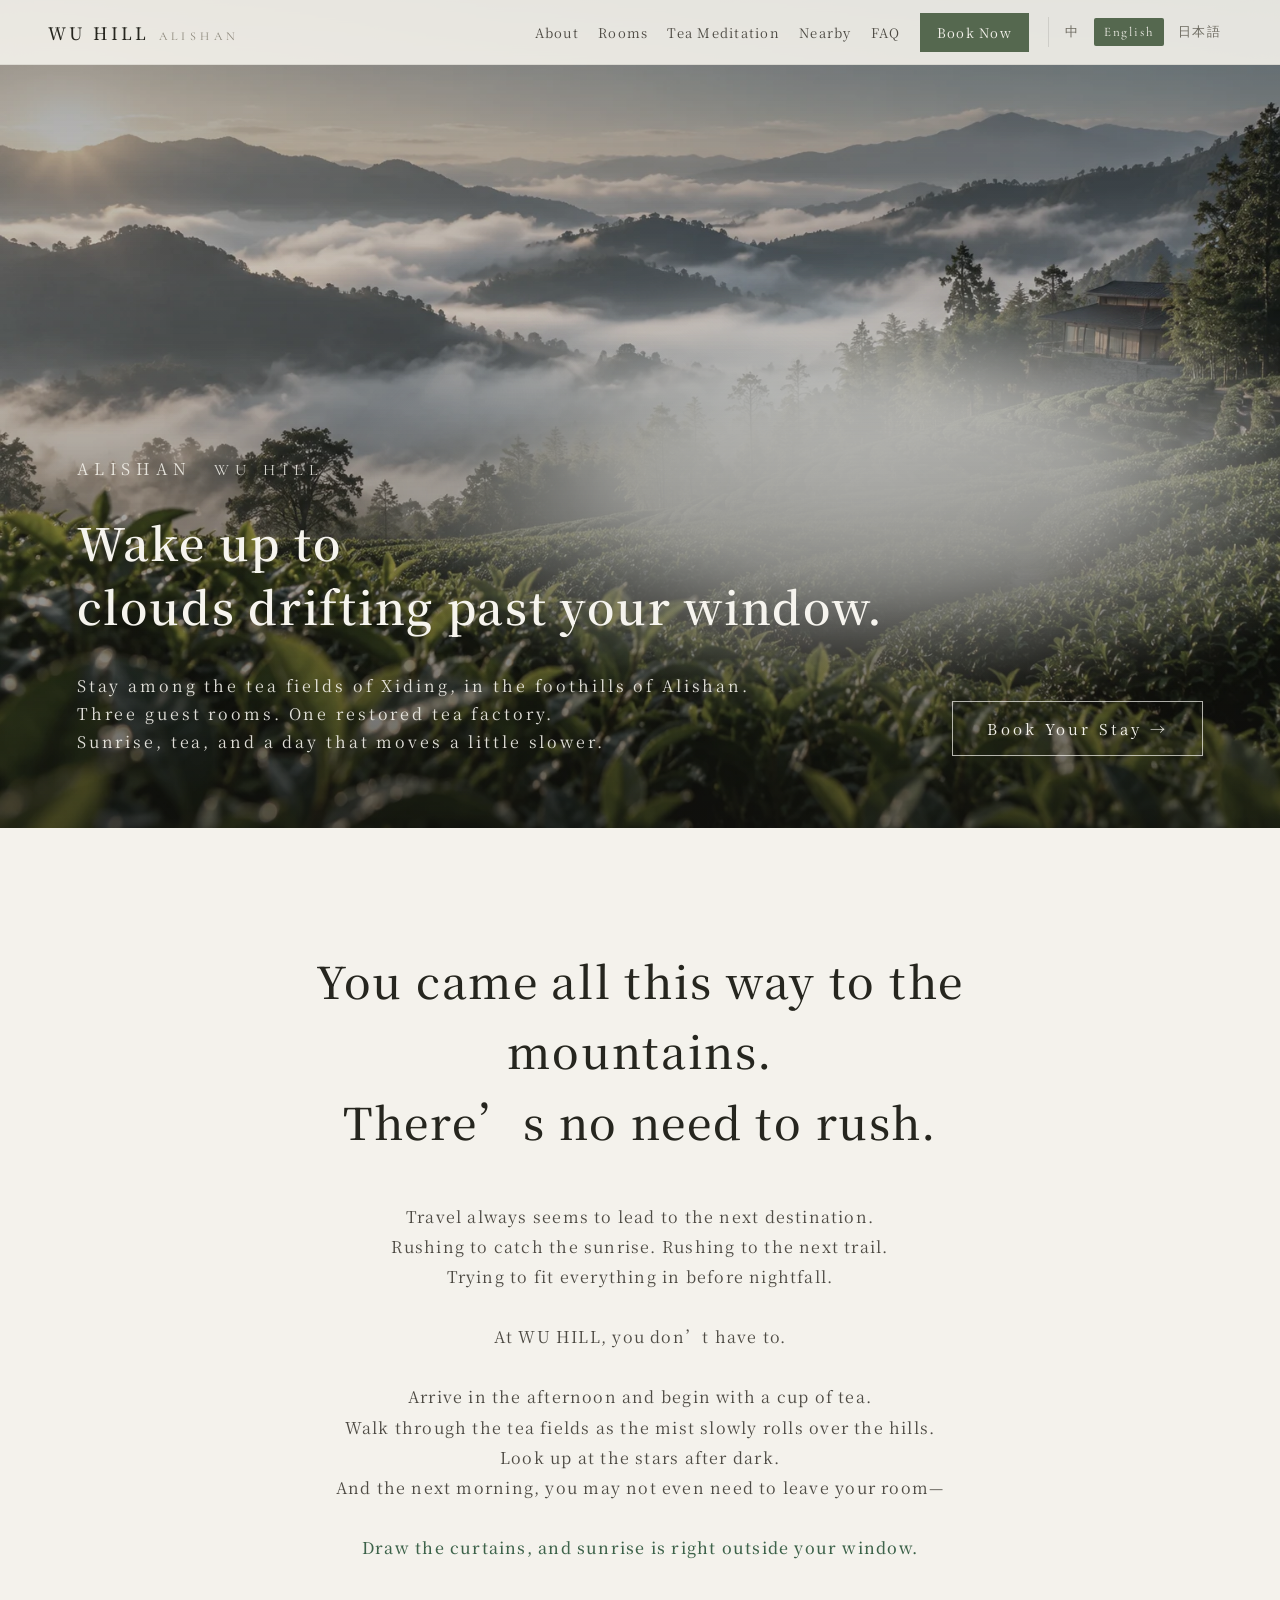
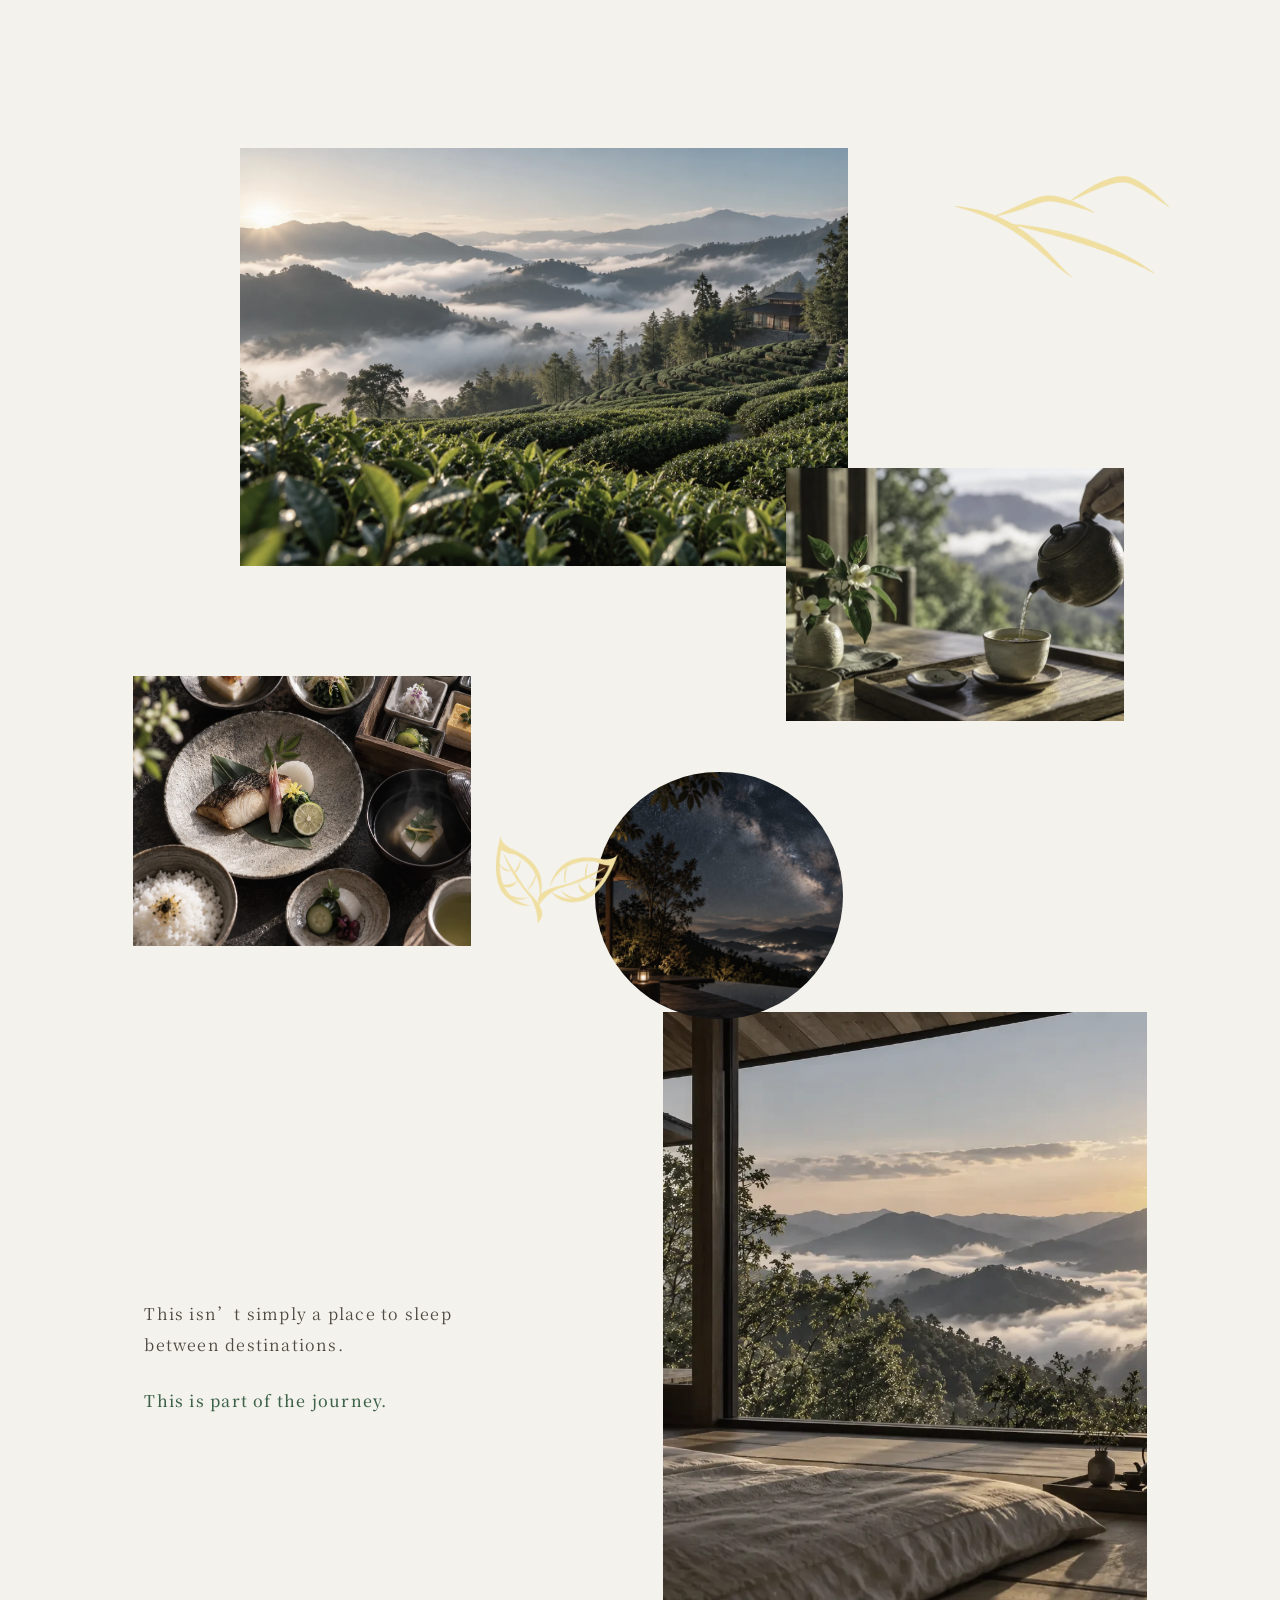
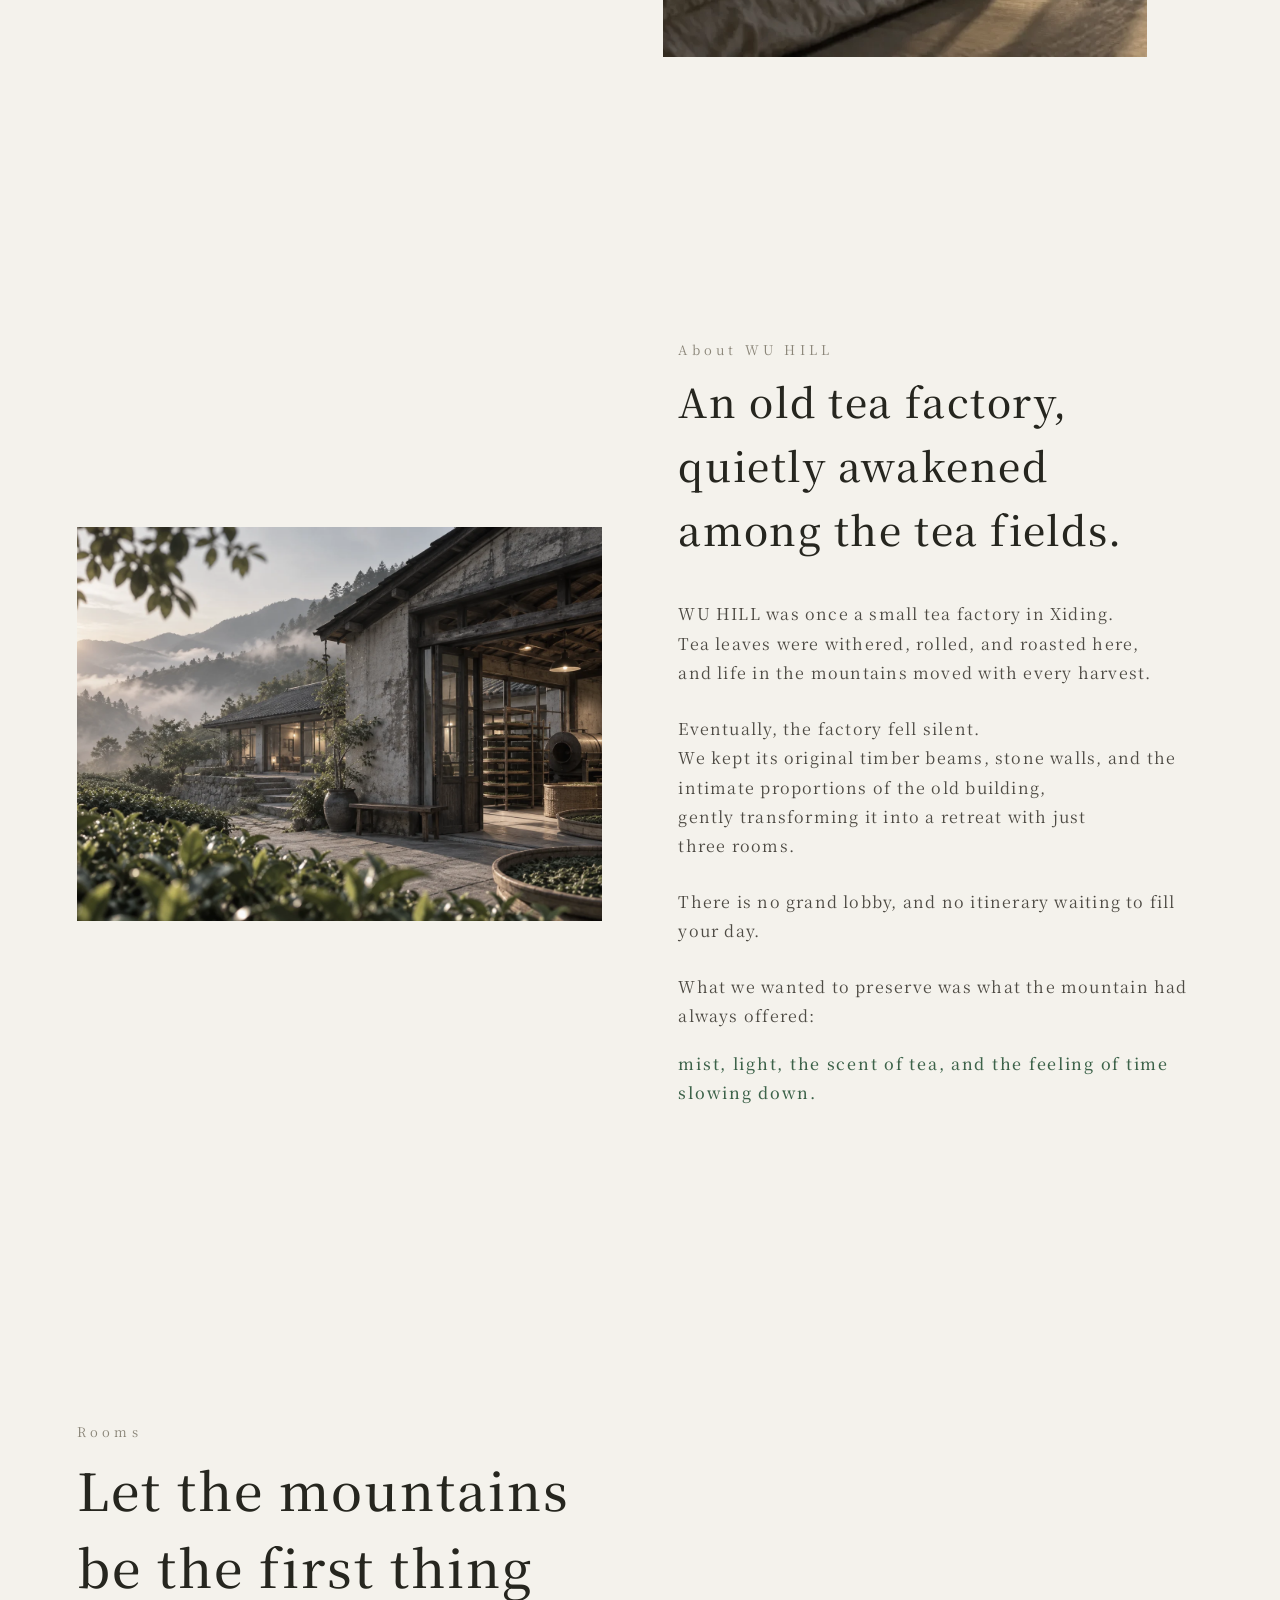
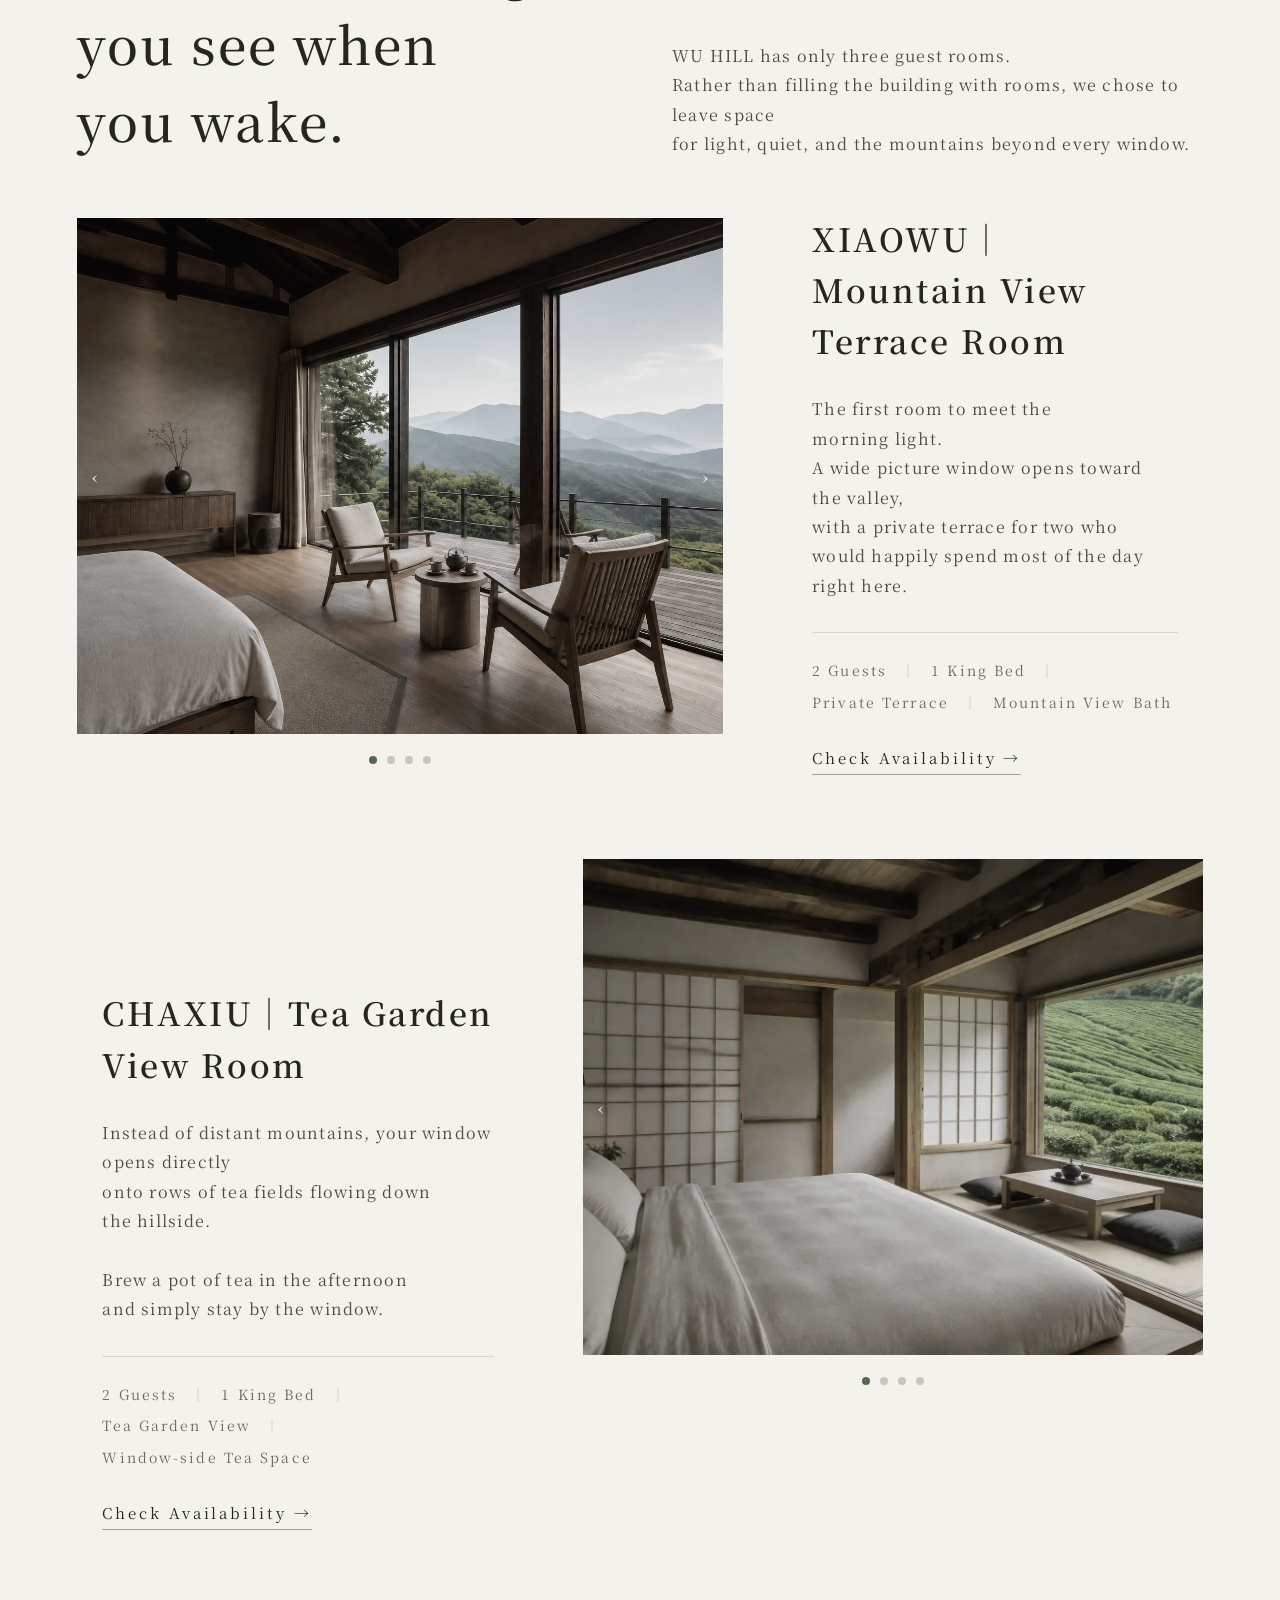
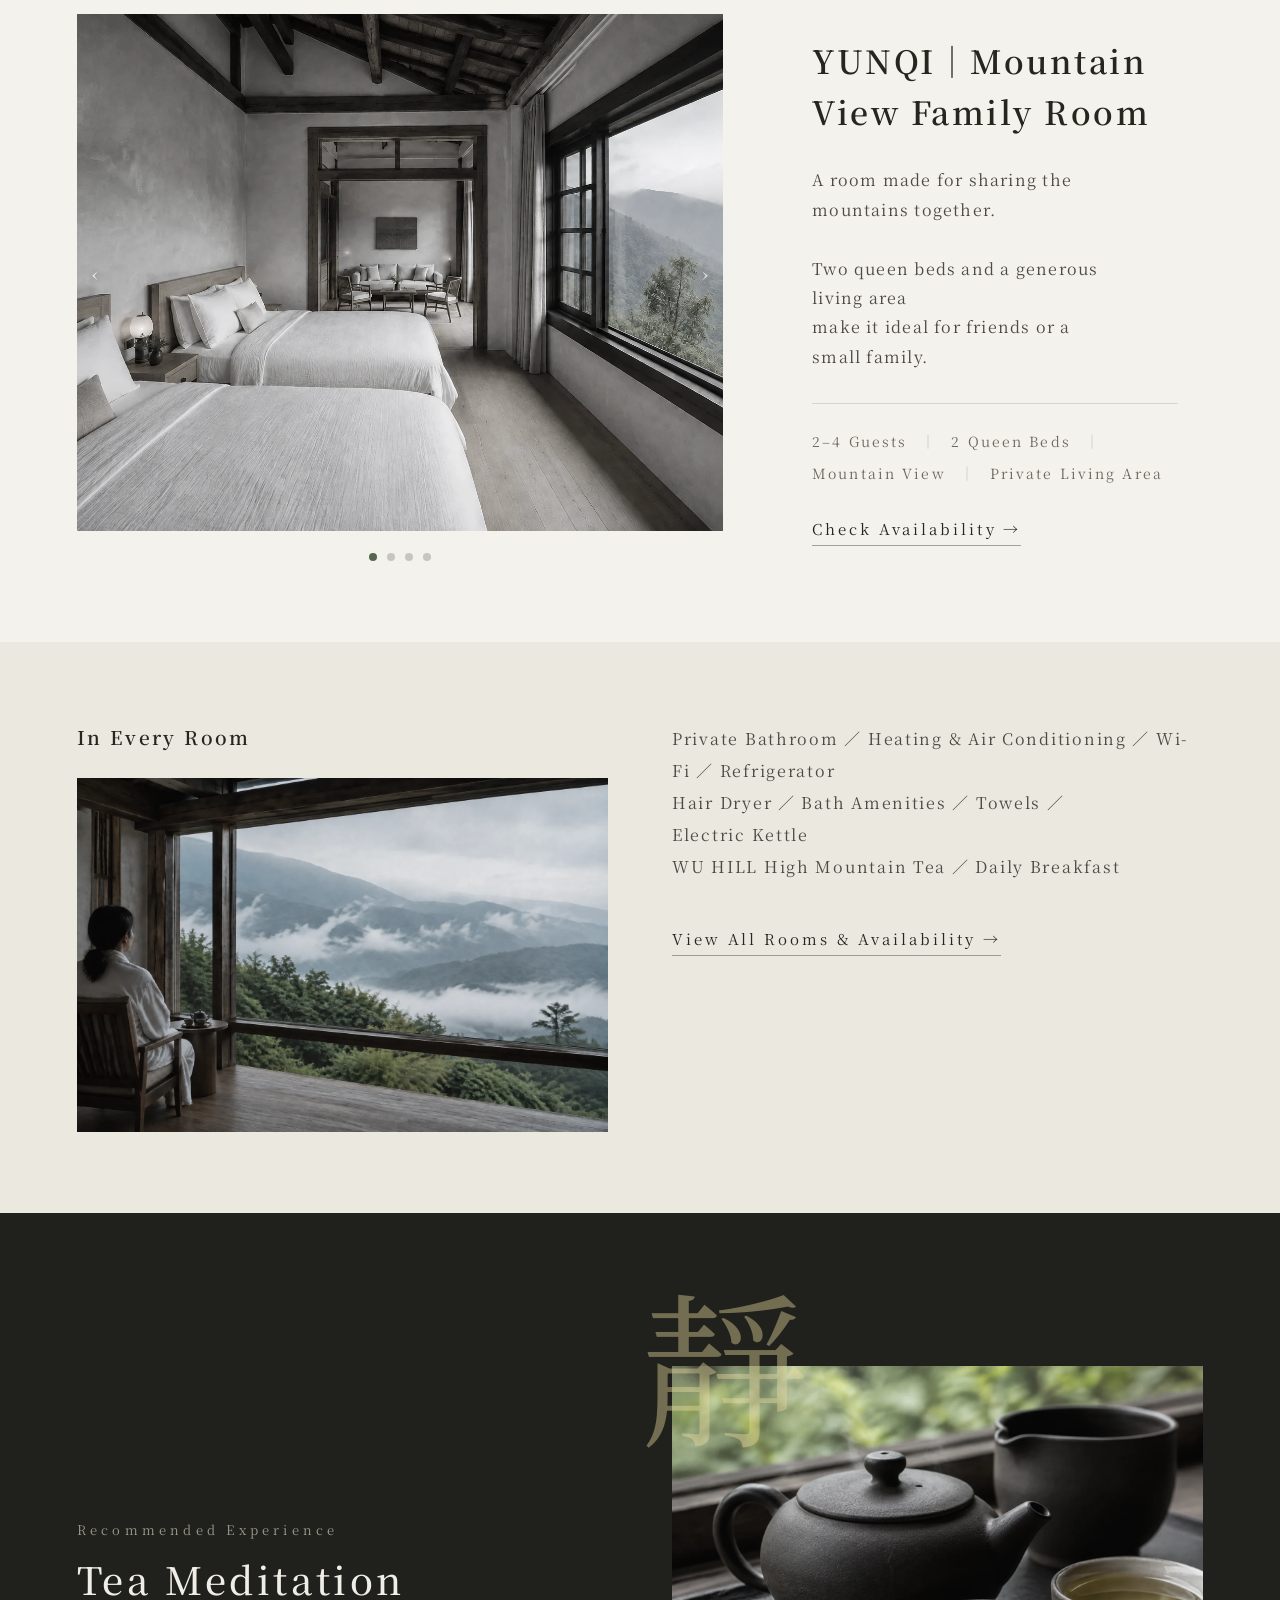
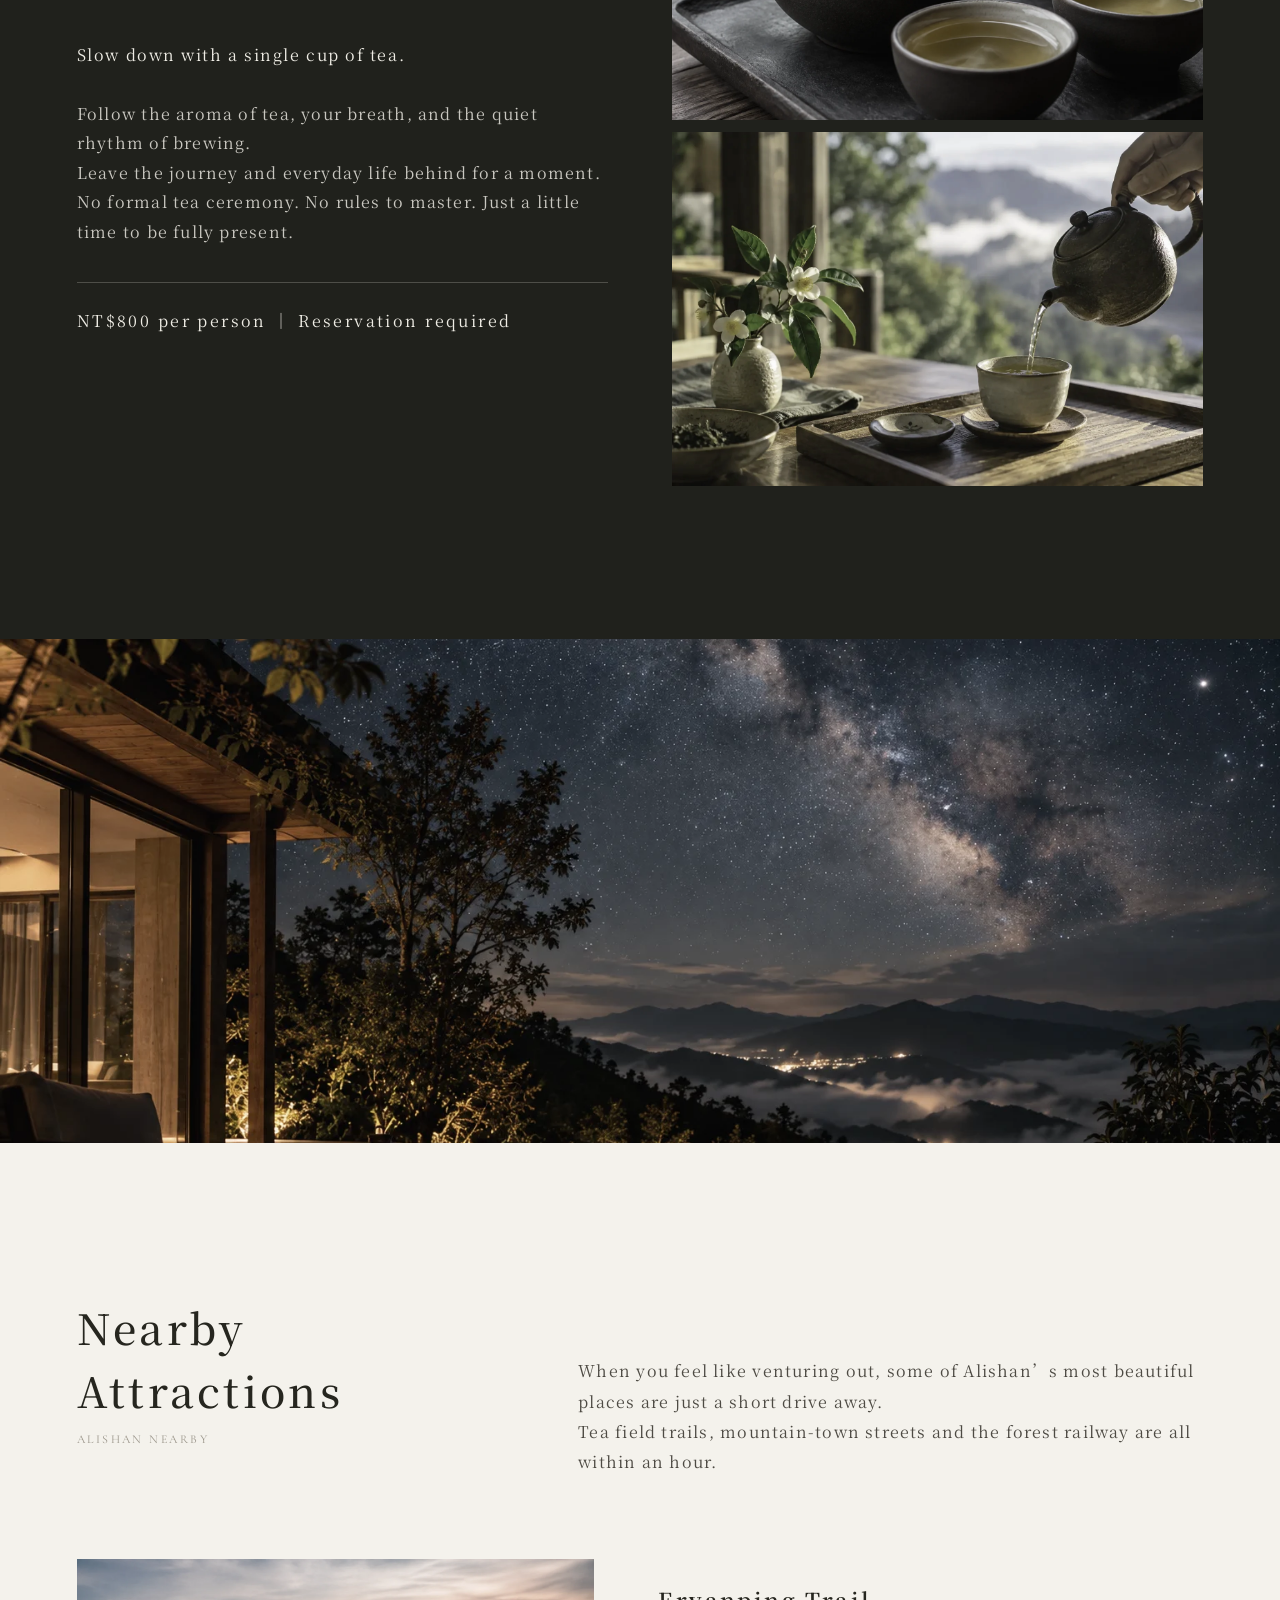
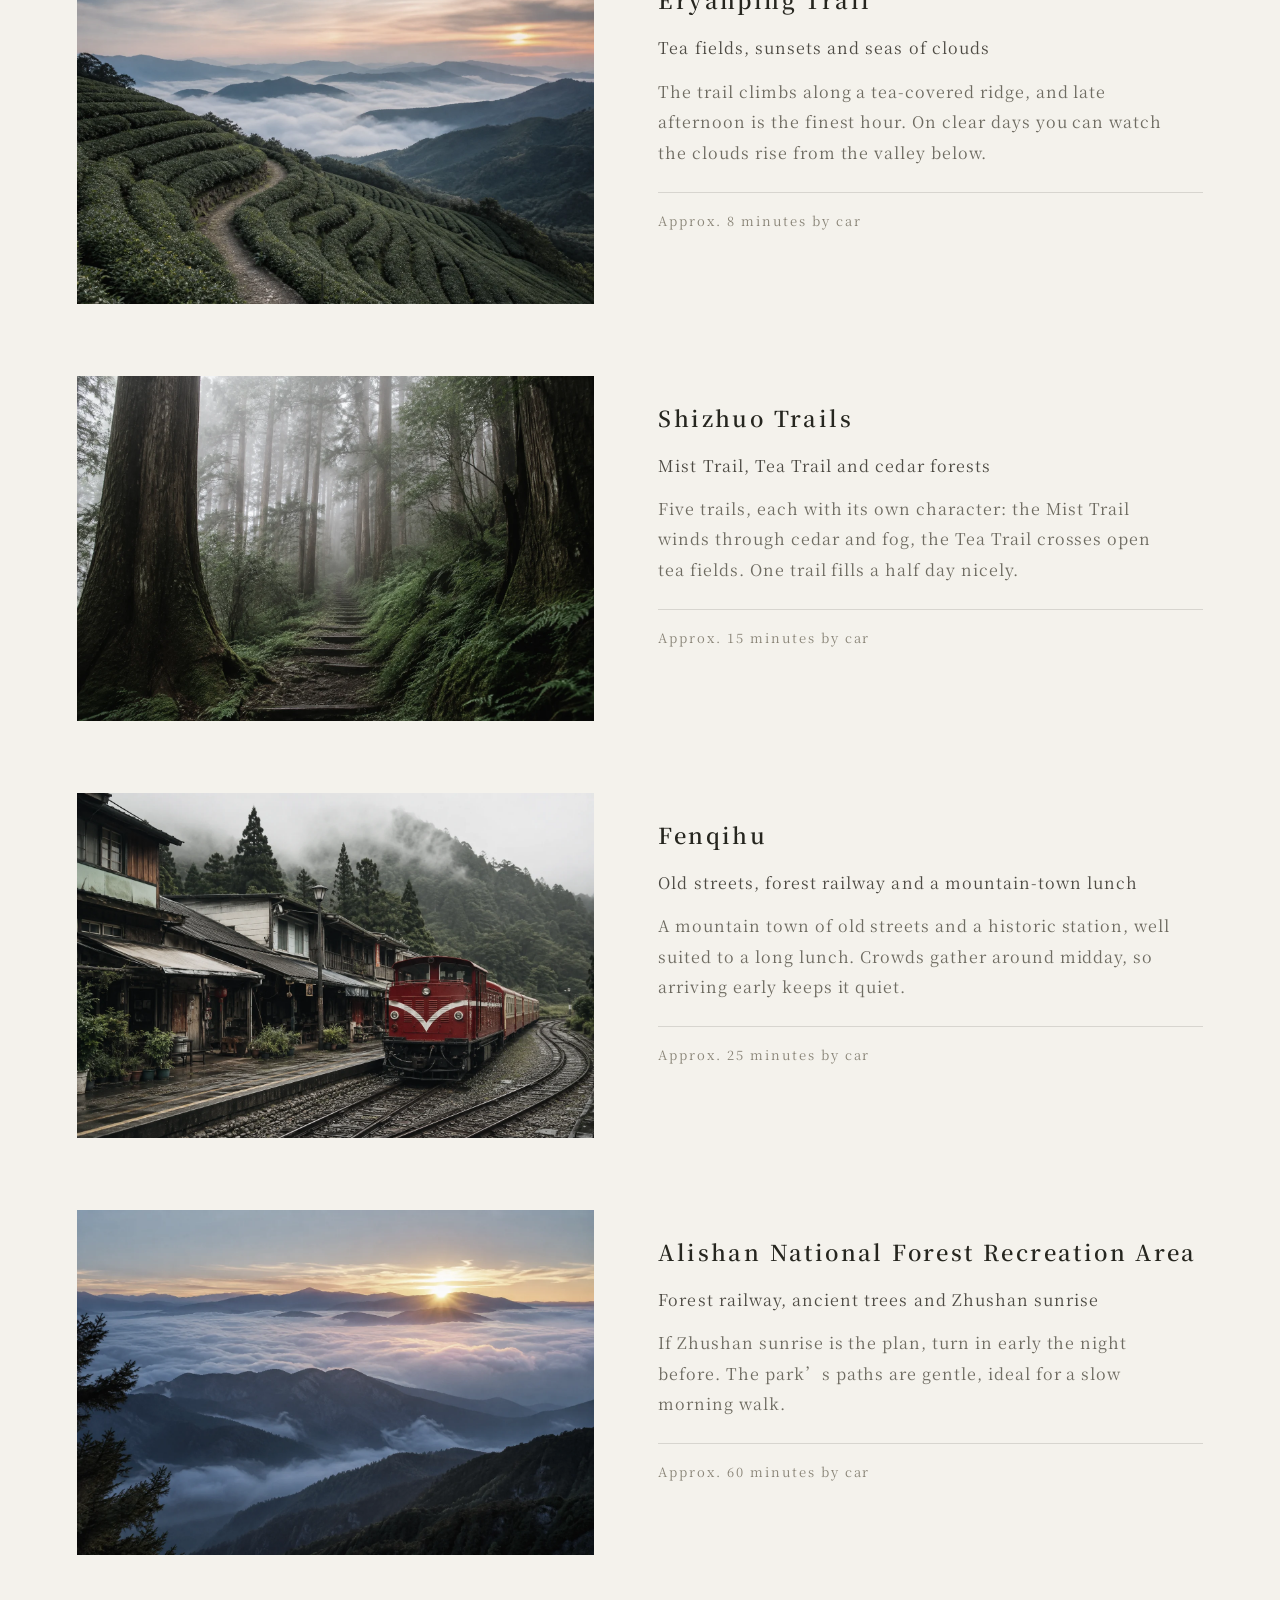
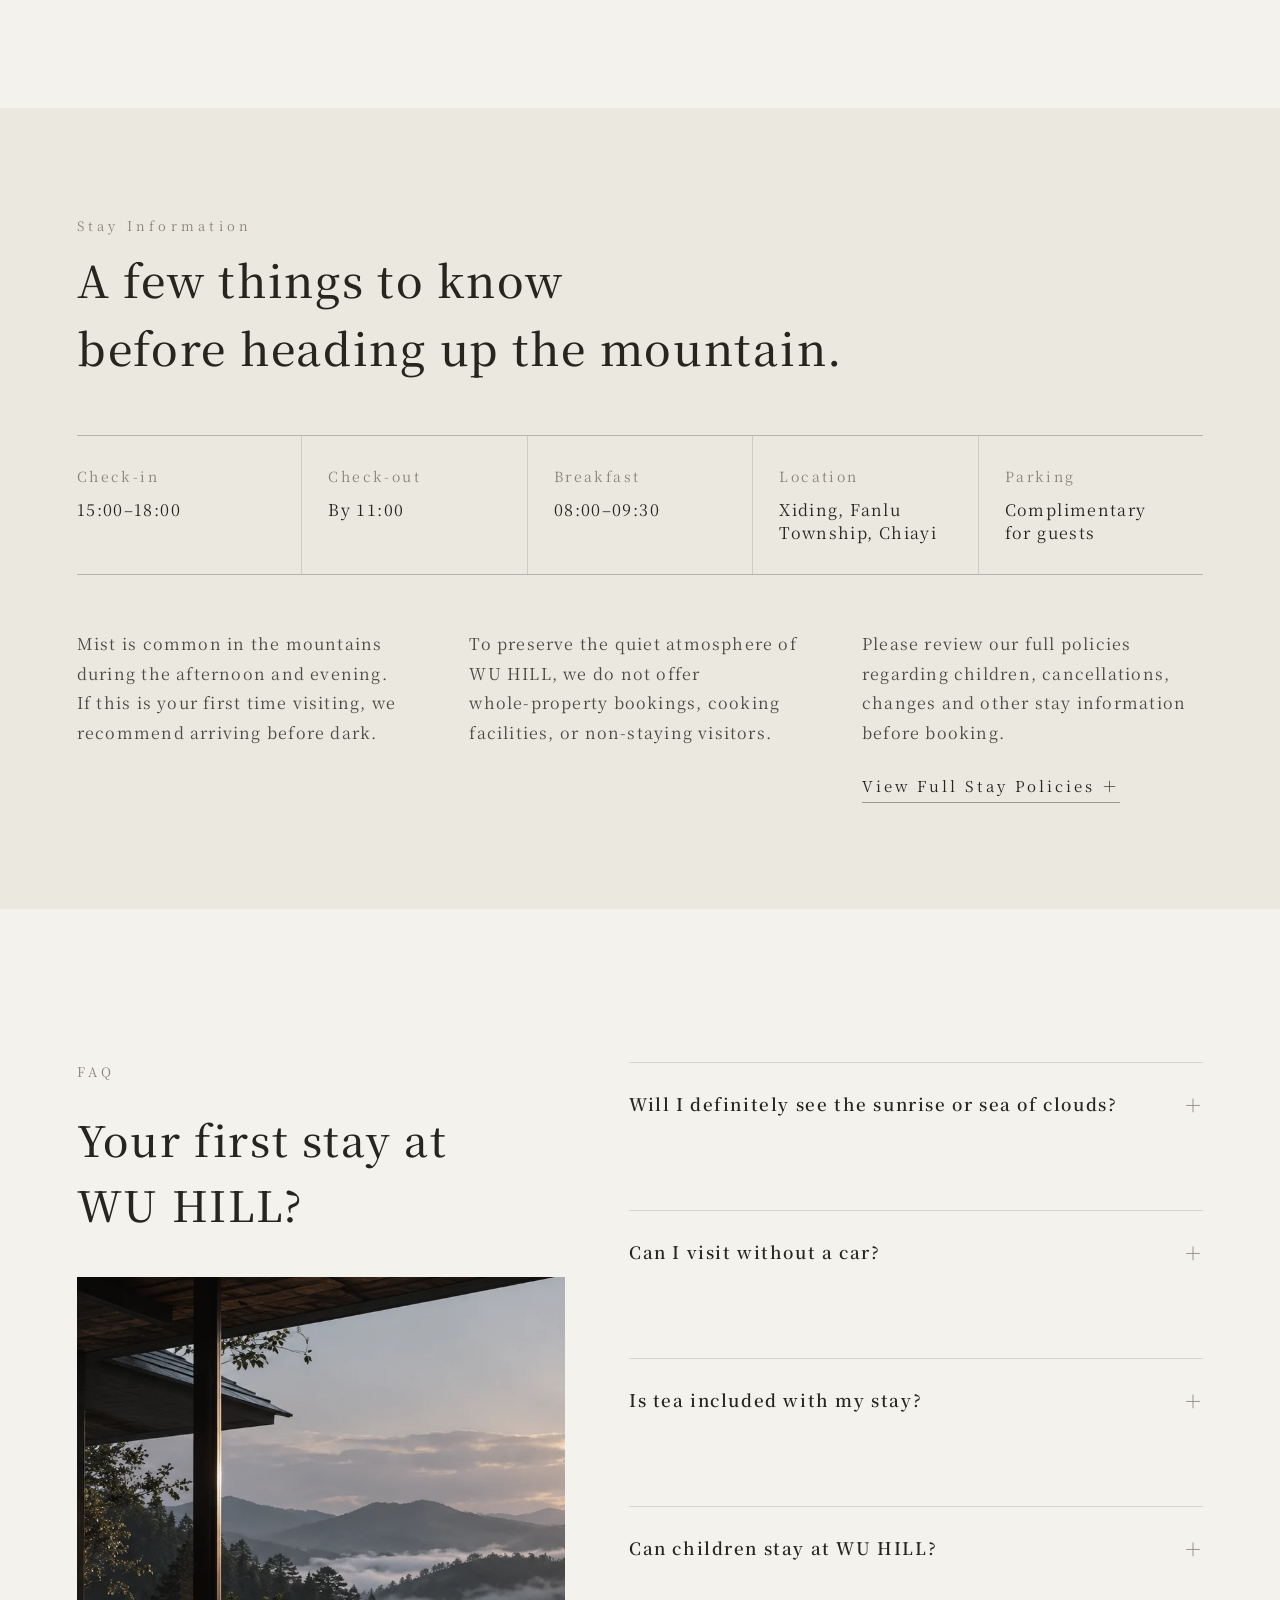
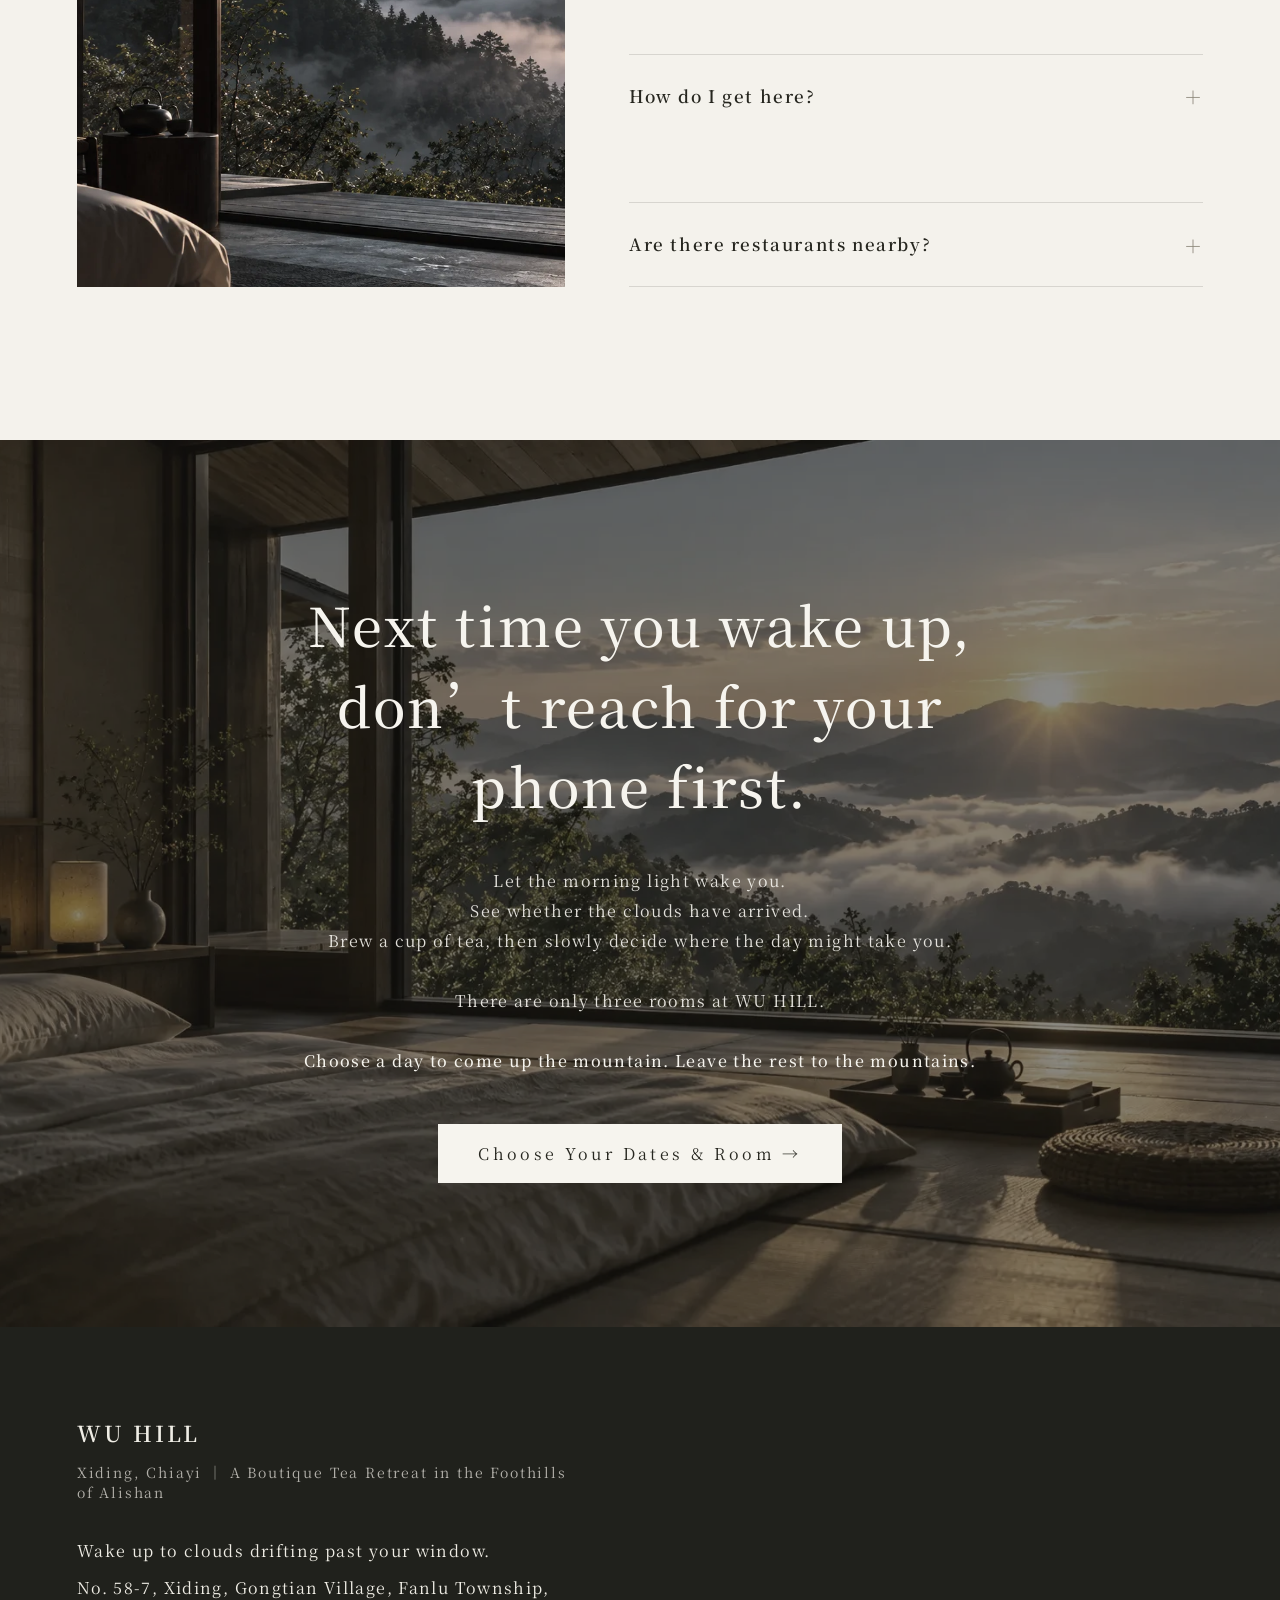
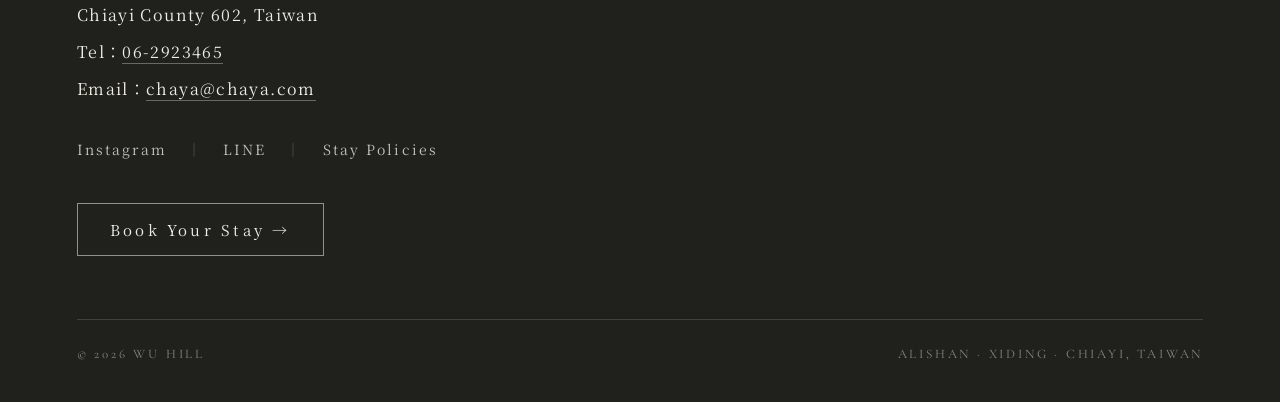
==== en/index.html @ 0c0c70a4 "Add files via upload" ====
<!DOCTYPE html>
<html lang="en">
<head>
<meta charset="utf-8">
<meta name="viewport" content="width=device-width, initial-scale=1">
<title>WU HILL | Boutique Tea Retreat in Alishan, Chiayi</title>
<meta name="description" content="WU HILL is a boutique tea retreat in Xiding, Chiayi, in the foothills of Alishan. A restored tea factory with only three guest rooms, sunrise views, seas of clouds and daily tea.">
<meta name="keywords" content="WU HILL,Alishan hotel,Xiding stay,Chiayi boutique hotel,Alishan sunrise,sea of clouds,tea plantation stay,Taiwan tea retreat,Fanlu Township,Alishan accommodation">
<meta name="robots" content="index,follow,max-image-preview:large">
<meta name="theme-color" content="#F4F2EC">
<link rel="canonical" href="https://wuhill.com.tw/en/">
<meta property="og:type" content="website">
<meta property="og:locale" content="en_US">
<meta property="og:site_name" content="霧丘茶宿 WU HILL">
<meta property="og:title" content="WU HILL | Boutique Tea Retreat in Alishan, Chiayi">
<meta property="og:description" content="Wake up to clouds drifting past your window. Three guest rooms among the tea fields of Xiding, Alishan.">
<meta property="og:url" content="https://wuhill.com.tw/en/">
<meta property="og:image" content="https://wuhill.com.tw/assets/hero.webp">
<meta name="twitter:card" content="summary_large_image">
<link rel="alternate" hreflang="zh-Hant" href="https://wuhill.com.tw/">
<link rel="alternate" hreflang="en" href="https://wuhill.com.tw/en/">
<link rel="alternate" hreflang="ja" href="https://wuhill.com.tw/ja/">
<link rel="alternate" hreflang="x-default" href="https://wuhill.com.tw/">
<script type="application/ld+json">
{"@context":"https://schema.org","@type":"LodgingBusiness","name":"WU HILL","alternateName":"霧丘茶宿","url":"https://wuhill.com.tw/en/","image":"https://wuhill.com.tw/assets/hero.webp","description":"A boutique tea retreat in Xiding, Chiayi, in the foothills of Alishan. A restored tea factory with only three guest rooms.","priceRange":"$$$","numberOfRooms":3,"petsAllowed":false,"inLanguage":"en","address":{"@type":"PostalAddress","streetAddress":"No. 58-7, Xiding, Gongtian Village","addressLocality":"Fanlu Township","addressRegion":"Chiayi County","postalCode":"602","addressCountry":"TW"},"geo":{"@type":"GeoCoordinates","latitude":23.4487,"longitude":120.6935},"telephone":"+886-6-2923465","email":"chaya@chaya.com","checkinTime":"15:00","checkoutTime":"11:00","amenityFeature":[{"@type":"LocationFeatureSpecification","name":"Free parking","value":true},{"@type":"LocationFeatureSpecification","name":"Wi-Fi","value":true},{"@type":"LocationFeatureSpecification","name":"Daily breakfast","value":true},{"@type":"LocationFeatureSpecification","name":"Welcome tea","value":true}]}
</script>
<script type="application/ld+json">
{"@context":"https://schema.org","@type":"FAQPage","inLanguage":"en","mainEntity":[{"@type":"Question","name":"Will I definitely see the sunrise or sea of clouds?","acceptedAnswer":{"@type":"Answer","text":"Sunrise, clouds and stars all depend on the weather, so we cannot guarantee them. No two days ever look quite the same."}},{"@type":"Question","name":"Can I visit without a car?","acceptedAnswer":{"@type":"Answer","text":"Yes. Public transportation is available to stops near Xiding, though driving is most convenient for exploring the surrounding area."}},{"@type":"Question","name":"Is tea included with my stay?","acceptedAnswer":{"@type":"Answer","text":"Yes. Every overnight guest is invited to enjoy our welcome tea. No knowledge of tea ceremony is required."}},{"@type":"Question","name":"Can children stay at WU HILL?","acceptedAnswer":{"@type":"Answer","text":"Yes. Children are welcome in selected room types. Please refer to each room description for occupancy limits."}},{"@type":"Question","name":"Are there restaurants nearby?","acceptedAnswer":{"@type":"Answer","text":"Dining options and opening hours are limited in the mountains, so we recommend planning dinner before check-in."}}]}
</script>
<link rel="preconnect" href="https://fonts.googleapis.com">
<link rel="preconnect" href="https://fonts.gstatic.com" crossorigin>
<link href="https://fonts.googleapis.com/css2?family=Cormorant+Garamond:ital,wght@0,300;0,400;0,500;0,600;1,300&family=Noto+Serif+TC:wght@200;300;400;500;600&family=Noto+Serif+JP:wght@200;300;400;500;600&display=swap" rel="stylesheet">
<style>
*{box-sizing:border-box}
html{scroll-behavior:smooth}
body{margin:0;background:#F4F2EC;color:#26261F;font-family:"Noto Serif TC",serif;font-weight:400;-webkit-font-smoothing:antialiased;text-wrap:pretty}
img{display:block;max-width:100%}
a{color:#26261F;text-decoration:none}
a:hover{color:#6A7A6B}
::selection{background:#D8D6CB}
summary::-webkit-details-marker{display:none}
details[open] [data-faq-mark]{transform:rotate(45deg)}
[data-faq-mark]{transition:transform .35s ease}
@keyframes wu-mist{
  0%{transform:translate3d(46%,32%,0) scale(1);opacity:0}
  12%{opacity:0.95}
  55%{opacity:1}
  88%{opacity:0.6}
  100%{transform:translate3d(-46%,-30%,0) scale(1.3);opacity:0}
}
@media (max-width:720px){
  [data-sec-head]{grid-template-columns:1fr !important;gap:24px !important}
  [data-sec-head] > div:first-child{border-right:0 !important;padding-right:0 !important}
  [data-sec-head] > div:last-child{padding-top:0 !important}
}


/* ---- 手機／平板：照片不裁切，改用原始 3:2 比例完整呈現 ---- */
@media (max-width:820px){
  [data-room-article] > div:first-child > div[style*="aspect-ratio"],
  [data-room-article] > div:last-child > div[style*="aspect-ratio"]{aspect-ratio:3/2 !important}
  [data-faq-grid] img,
  #about img,
  #spots img,
  #info img{aspect-ratio:3/2 !important}
}
@media (hover:none) and (max-width:820px){
  [data-nav]{display:none !important}
}
@media (max-width:820px){
  [data-room-article],[data-spot-row],[data-faq-grid]{grid-template-columns:1fr !important}
}

/* ---- 開啟載入畫面 / preloader ----
   1.2 秒後由 CSS 強制淡出，不依賴 JavaScript；淡出後不擋操作。 */
#wh-preload{position:fixed;inset:0;z-index:9999;background:#F4F2EC;display:flex;flex-direction:column;align-items:center;justify-content:center;gap:26px;animation:wh-pl-auto .7s ease 1.2s forwards}
#wh-preload.is-done{opacity:0;visibility:hidden;pointer-events:none}
@keyframes wh-pl-auto{to{opacity:0;visibility:hidden;pointer-events:none}}
#wh-preload .wh-pl-mark{width:clamp(74px,10vw,104px);opacity:0;animation:wh-pl-in .9s cubic-bezier(.22,.61,.36,1) forwards}
#wh-preload .wh-pl-name{margin:0;font-size:clamp(15px,2.2vw,18px);letter-spacing:0.5em;color:#26261F;opacity:0;animation:wh-pl-in .9s cubic-bezier(.22,.61,.36,1) .15s forwards}
#wh-preload .wh-pl-en{margin:0;font-family:'Cormorant Garamond',serif;font-size:11px;letter-spacing:0.44em;color:#9A958A;opacity:0;animation:wh-pl-in .9s cubic-bezier(.22,.61,.36,1) .3s forwards}
#wh-preload .wh-pl-bar{width:clamp(120px,18vw,190px);height:1px;background:rgba(38,38,31,0.14);overflow:hidden}
#wh-preload .wh-pl-bar i{display:block;height:100%;width:40%;background:#55684F;animation:wh-pl-sweep 1.2s ease-in-out infinite}
@keyframes wh-pl-in{from{opacity:0;transform:translateY(12px)}to{opacity:1;transform:none}}
@keyframes wh-pl-sweep{0%{transform:translateX(-100%)}100%{transform:translateX(250%)}}
@media (prefers-reduced-motion: reduce){
  #wh-preload .wh-pl-mark,#wh-preload .wh-pl-name,#wh-preload .wh-pl-en{animation:none;opacity:1}
  #wh-preload .wh-pl-bar i{animation:none;width:100%}
}

/* ---- 平板 / tablet ---- */
@media (max-width:1024px){
  [data-collage]{max-width:100% !important}
}

/* ---- 手機 / mobile：內文縮小 ---- */
@media (max-width:600px){
  section p,section div,footer p,summary span{letter-spacing:0.1em}
  section p[style*="font-size:16px"],section div[style*="font-size:16px"],
  footer p[style*="font-size:16px"],section p[style*="font-size:17px"],
  section p[style*="font-size:18px"]{font-size:14px !important}
  section h3[style*="font-size:22px"]{font-size:19px !important}
  section p[style*="font-size:14px"],section div[style*="font-size:14px"],
  section p[style*="font-size:13px"],section div[style*="font-size:13px"]{font-size:12px !important}
  summary{font-size:15px !important}
}

/* 意象拼貼：手機／平板維持同一版面，圖距放大、文字加大 */
@media (max-width:900px){
  [data-collage]{padding-top:158% !important}
  [data-collage] figure[data-cfig]{transform:scale(0.93)}
  [data-collage] [data-cfig]:not(figure){width:44% !important;left:4% !important;font-size:clamp(13px,2.6vw,17px) !important;line-height:1.8 !important;letter-spacing:0.08em !important}
  [data-collage] [data-cfig]:not(figure) p{margin-bottom:clamp(12px,1.8vw,22px) !important}
}
@media (max-width:600px){
  [data-collage]{padding-top:172% !important}
  [data-collage] figure[data-cfig]{transform:scale(0.9)}
  [data-collage] [data-cfig]:not(figure){width:48% !important;font-size:clamp(13px,3.4vw,16px) !important}
}
@media (prefers-reduced-motion: reduce){
  [data-mist]{animation:none !important;opacity:0.28 !important}
}

/* ---- 導覽列 ---- */
header a > span{white-space:nowrap}
.wh-nav-links{display:flex;align-items:center;gap:clamp(10px,1.5vw,22px)}
.wh-nav-lang{display:flex;align-items:center;gap:4px;font-family:'Cormorant Garamond',serif;font-size:13px;letter-spacing:0.14em;padding-left:6px;border-left:1px solid rgba(38,38,31,0.12)}
.wh-nav-lang a{transition:background .25s ease,color .25s ease}
.wh-burger{display:none;flex-direction:column;justify-content:center;align-items:center;gap:5px;width:40px;height:40px;background:none;border:0;cursor:pointer;padding:0}
.wh-drawer{display:none;flex-direction:column;padding:8px clamp(20px,4vw,48px) 24px;border-top:1px solid rgba(38,38,31,0.08);background:rgba(244,242,236,0.98);font-size:15px}
@media (hover:none) and (max-width:820px){
  [data-nav]{display:none !important}
}
@media (max-width:1080px){
  .wh-nav-links,.wh-nav-lang{display:none}
  .wh-burger{display:flex}
  .wh-drawer.is-open{display:flex}
}

</style>
</head>
<body>
<div id="wh-preload" role="status" aria-live="polite">
  <img class="wh-pl-mark" src="../assets/motif-leaves-pale.webp" alt="" aria-hidden="true">
  <p class="wh-pl-name">WU HILL</p>
  <p class="wh-pl-en">ALISHAN · TAIWAN</p>
  <span class="wh-pl-bar" aria-hidden="true"><i></i></span>
</div>

<div style="overflow-x:hidden">

<header style="position:fixed;top:0;left:0;right:0;z-index:50;background:rgba(244,242,236,0.9);backdrop-filter:blur(14px);-webkit-backdrop-filter:blur(14px);border-bottom:1px solid rgba(38,38,31,0.08)">
  <div style="max-width:1440px;margin:0 auto;padding:0 clamp(20px,4vw,48px);height:64px;display:flex;align-items:center;justify-content:space-between;gap:24px">
    <a href="#top" style="display:flex;align-items:baseline;gap:10px;flex:0 0 auto">
      <span style="font-size:17px;letter-spacing:0.173em;font-weight:500">WU HILL</span>
      <span style="font-family:'Cormorant Garamond',serif;font-size:12px;letter-spacing:0.367em;color:#8A8578">ALISHAN</span>
    </a>
    <nav style="display:flex;align-items:center;gap:clamp(10px,1.5vw,22px);font-size:13px;letter-spacing:0.096em;color:#4D4A43;white-space:nowrap;min-width:0">
      <span class="wh-nav-links">
        <a href="#about" style="color:#4D4A43;white-space:nowrap">About</a>
        <a href="#rooms" style="color:#4D4A43;white-space:nowrap">Rooms</a>
        <a href="#tea" style="color:#4D4A43;white-space:nowrap">Tea Meditation</a>
        <a href="#spots" style="color:#4D4A43;white-space:nowrap">Nearby</a>
        <a href="#faq" style="color:#4D4A43;white-space:nowrap">FAQ</a>
      </span>
      <a href="#booking" style="border:1px solid #55684F;background:#55684F;padding:9px 16px;color:#F4F2EC;letter-spacing:0.096em;white-space:nowrap;flex:0 0 auto" data-hover="background:#3E4E3A;border-color:#3E4E3A;color:#F4F2EC">Book Now</a>
      <span class="wh-nav-lang">
        <a href="../index.html" style="color:#6E6B61;padding:6px 10px;border-radius:2px" data-hover="background:#55684F;color:#F4F2EC">中</a>
        <span style="background:#55684F;color:#F4F2EC;padding:6px 10px;border-radius:2px">English</span>
        <a href="../ja/index.html" style="color:#6E6B61;padding:6px 10px;border-radius:2px" data-hover="background:#55684F;color:#F4F2EC">日本語</a>
      </span>
      <button type="button" data-menu-toggle aria-label="Menu" class="wh-burger" aria-expanded="false">
        <span style="display:block;width:22px;height:1px;background:#26261F"></span>
        <span style="display:block;width:22px;height:1px;background:#26261F"></span>
        <span style="display:block;width:22px;height:1px;background:#26261F"></span>
      </button>
    </nav>
  </div>
  <div class="wh-drawer">
    <a href="#about" data-menu-close style="color:#4D4A43;padding:14px 0;border-bottom:1px solid rgba(38,38,31,0.08);letter-spacing:0.151em">About WU HILL</a>
    <a href="#rooms" data-menu-close style="color:#4D4A43;padding:14px 0;border-bottom:1px solid rgba(38,38,31,0.08);letter-spacing:0.151em">Rooms</a>
    <a href="#tea" data-menu-close style="color:#4D4A43;padding:14px 0;border-bottom:1px solid rgba(38,38,31,0.08);letter-spacing:0.151em">Tea Meditation</a>
    <a href="#spots" data-menu-close style="color:#4D4A43;padding:14px 0;border-bottom:1px solid rgba(38,38,31,0.08);letter-spacing:0.151em">Nearby Attractions</a>
    <a href="#faq" data-menu-close style="color:#4D4A43;padding:14px 0;border-bottom:1px solid rgba(38,38,31,0.08);letter-spacing:0.151em">FAQ</a>
    <span style="display:flex;gap:10px;padding:18px 0 4px;font-family:'Cormorant Garamond',serif;font-size:14px;letter-spacing:0.12em;color:#9A958A">
      <a href="../index.html" style="color:#6E6B61;padding:6px 10px;border-radius:2px" data-hover="background:#55684F;color:#F4F2EC">中</a>
      <span style="background:#55684F;color:#F4F2EC;padding:6px 10px;border-radius:2px">English</span>
      <a href="../ja/index.html" style="color:#6E6B61;padding:6px 10px;border-radius:2px" data-hover="background:#55684F;color:#F4F2EC">日本語</a>
    </span>
  </div>
</header>

<!-- ===== HERO 主視覺（輪播圖 3 張 / 標題 / 訂房按鈕） ===== -->
<section id="top" style="position:relative;overflow:hidden;min-height:92vh;display:flex;align-items:flex-end;padding:120px clamp(24px,6vw,80px) clamp(48px,8vh,88px)">
  <img data-slideshow data-hero-slide="0" src="../assets/hero.webp" alt="WU HILL: morning tea in the mountains" fetchpriority="high" style="position:absolute;inset:0;width:100%;height:100%;object-fit:cover;opacity:1;transition:opacity 2s ease-in-out">
  <img data-slideshow data-hero-slide="1" src="../assets/tea-field-dawn.webp" alt="Tea fields at Xiding with morning clouds" loading="lazy" style="position:absolute;inset:0;width:100%;height:100%;object-fit:cover;opacity:0;transition:opacity 2s ease-in-out">
  <img data-slideshow data-hero-slide="2" src="../assets/room2-4.webp" alt="Window-side tea space overlooking tea fields" loading="lazy" style="position:absolute;inset:0;width:100%;height:100%;object-fit:cover;opacity:0;transition:opacity 2s ease-in-out">
  <div data-mist aria-hidden="true" style="position:absolute;inset:-25%;pointer-events:none;background:radial-gradient(34% 22% at 62% 56%,rgba(250,250,247,1) 0%,rgba(250,250,247,0.9) 34%,rgba(250,250,247,0.45) 58%,rgba(250,250,247,0) 80%);filter:blur(20px);animation:wu-mist 15s linear infinite;will-change:transform,opacity"></div>
  <div style="position:absolute;inset:0;background:linear-gradient(180deg,rgba(20,20,16,0.42) 0%,rgba(20,20,16,0.18) 38%,rgba(20,20,16,0.68) 100%)"></div>
  <div style="position:relative;max-width:1440px;margin:0 auto;width:100%;color:#F6F4EE">
    <p style="margin:0 0 30px;font-size:16px;letter-spacing:0.367em;color:rgba(246,244,238,0.86)">ALISHAN　<span style="font-family:'Cormorant Garamond',serif;letter-spacing:0.41em">WU HILL</span></p>
    <h1 style="margin:0 0 34px;font-weight:600;font-size:clamp(23px,3.5vw,46px);line-height:1.42;letter-spacing:0.039em">Wake up to<br>clouds drifting past your window.</h1>
    <div style="display:flex;flex-wrap:wrap;align-items:flex-end;justify-content:space-between;gap:36px">
      <div style="font-size:16px;line-height:1.76;color:rgba(246,244,238,0.9)">
        <p style="margin:0;letter-spacing:0.18em">Stay among the tea fields of Xiding, in the foothills of Alishan.</p>
        <p style="margin:0;letter-spacing:0.18em">Three guest rooms. One restored tea factory.</p>
        <p style="margin:0;letter-spacing:0.18em">Sunrise, tea, and a day that moves a little slower.</p>
      </div>
      <a href="#booking" style="border:1px solid rgba(246,244,238,0.7);color:#F6F4EE;padding:16px 34px;font-size:15px;letter-spacing:0.216em;white-space:nowrap;flex:0 0 auto" data-hover="background:#F0DFA0;border-color:#F0DFA0;color:#26261F">Book Your Stay →</a>
    </div>
  </div>
</section>

<section style="padding:clamp(86px,13vh,168px) clamp(24px,6vw,80px)">
  <div data-reveal style="max-width:760px;margin:0 auto;text-align:center">
    <h2 style="margin:0 0 46px;font-weight:500;font-size:clamp(26px,3.6vw,44px);line-height:1.6;letter-spacing:0.039em">You came all this way to the mountains.<br>There’s no need to rush.</h2>
    <div style="font-size:16px;line-height:1.88;letter-spacing:0.076em;color:#4D4A43">
      <p style="margin:0 0 30px">Travel always seems to lead to the next destination.<br>Rushing to catch the sunrise. Rushing to the next trail.<br>Trying to fit everything in before nightfall.</p>
      <p style="margin:0 0 30px">At WU HILL, you don’t have to.</p>
      <p style="margin:0 0 30px">Arrive in the afternoon and begin with a cup of tea.<br>Walk through the tea fields as the mist slowly rolls over the hills.<br>Look up at the stars after dark.<br>And the next morning, you may not even need to leave your room—</p>
      <p style="margin:0;color:#3C6249;font-weight:500">Draw the curtains, and sunrise is right outside your window.</p>
    </div>
  </div>
</section>

<section style="position:relative;overflow:hidden;padding:clamp(20px,4vh,60px) clamp(24px,6vw,80px) clamp(48px,8vh,110px)">
  <div data-collage style="position:relative;max-width:1130px;margin:0 auto;padding-top:142%">
    <div aria-hidden="true" data-collage-motif style="position:absolute;top:1%;right:1%;width:22%;pointer-events:none;z-index:1"><img src="../assets/motif-ridge-pale.webp" alt="" style="width:100%;height:auto;opacity:0.4"></div>
    <figure data-reveal data-cfig style="margin:0;position:absolute;left:14.5%;top:2%;width:54%;z-index:2">
      <img src="../assets/tea-field-dawn.webp" alt="Walking through the tea fields as mist rolls over the hills" loading="lazy" style="width:100%;aspect-ratio:16/11;object-fit:cover;">
    </figure>
    <figure data-reveal data-cfig style="margin:0;position:absolute;left:63%;top:22%;width:30%;z-index:3">
      <img src="../assets/pour-mountain.webp" alt="Beginning the afternoon with a cup of tea" loading="lazy" style="width:100%;aspect-ratio:4/3;object-fit:cover;">
    </figure>
    <figure data-reveal data-cfig style="margin:0;position:absolute;left:5%;top:35%;width:30%;z-index:2">
      <img src="../assets/breakfast.webp" alt="Breakfast in the mountains" loading="lazy" style="width:100%;aspect-ratio:5/4;object-fit:cover;">
    </figure>
    <figure data-reveal data-cfig style="margin:0;position:absolute;left:46%;top:41%;width:22%;z-index:3">
      <img src="../assets/starry-terrace.webp" alt="Looking up at the stars after dark" loading="lazy" style="width:100%;aspect-ratio:1/1;object-fit:cover;border-radius:50%">
    </figure>
    <figure data-reveal data-cfig style="margin:0;position:absolute;left:52%;top:56%;width:43%;z-index:2">
      <img src="../assets/room-sunrise.webp" alt="Sunrise seen from the room" loading="lazy" style="width:100%;aspect-ratio:3/4;object-fit:cover">
    </figure>
    <div data-reveal data-cfig style="position:absolute;left:6%;top:74%;width:34%;z-index:2;font-size:16px;line-height:1.88;letter-spacing:0.076em;color:#4D4A43">
      <p style="margin:0 0 26px">This isn’t simply a place to sleep between destinations.</p>
      <p style="margin:0;color:#3C6249;font-weight:500">This is part of the journey.</p>
    </div>
    <div aria-hidden="true" data-collage-motif style="position:absolute;top:44.5%;left:35.5%;width:13%;pointer-events:none;z-index:4"><img src="../assets/motif-leaves-pale.webp" alt="" style="width:100%;height:auto;opacity:0.4"></div>
  </div>
</section>

<!-- ===== 關於 / About ===== -->
<section id="about" style="padding:clamp(110px,17vh,220px) clamp(24px,6vw,80px)">
  <div style="max-width:1240px;margin:0 auto;display:grid;grid-template-columns:repeat(auto-fit,minmax(320px,1fr));gap:clamp(40px,6vw,88px);align-items:center">
    <div data-reveal>
      <img src="../assets/tea-factory.webp" alt="The original tea factory and tea fields at Xiding" style="width:100%;aspect-ratio:4/3;object-fit:cover">
    </div>
    <div data-reveal>
      <p style="margin:0 0 10px;font-size:13px;letter-spacing:0.324em;color:#8A8578">About WU HILL</p>
      <h2 style="margin:0 0 38px;font-weight:500;font-size:clamp(26px,3.2vw,40px);line-height:1.6;letter-spacing:0.039em">An old tea factory,<br>quietly awakened among the tea fields.</h2>
      <div style="font-size:16px;line-height:1.84;letter-spacing:0.076em;color:#4D4A43;max-width:34em">
        <p style="margin:0 0 26px">WU HILL was once a small tea factory in Xiding.<br>Tea leaves were withered, rolled, and roasted here,<br>and life in the mountains moved with every harvest.</p>
        <p style="margin:0 0 26px">Eventually, the factory fell silent.<br>We kept its original timber beams, stone walls, and the intimate proportions of the old building,<br>gently transforming it into a retreat with just three rooms.</p>
        <p style="margin:0 0 26px">There is no grand lobby, and no itinerary waiting to fill your day.</p>
        <p style="margin:0 0 18px">What we wanted to preserve was what the mountain had always offered:</p>
        <p style="margin:0;color:#3C6249;font-weight:500;letter-spacing:0.108em">mist, light, the scent of tea, and the feeling of time slowing down.</p>
      </div>
    </div>
  </div>
</section>

<!-- ===== 房型標題 / Rooms ===== -->
<section id="rooms" style="padding:clamp(120px,18vh,240px) clamp(24px,6vw,80px) clamp(40px,6vh,80px)">
  <div data-reveal style="max-width:1240px;margin:0 auto">
    <p style="margin:0 0 10px;font-size:13px;letter-spacing:0.324em;color:#8A8578">Rooms</p>
    <div style="display:grid;grid-template-columns:repeat(auto-fit,minmax(320px,1fr));gap:clamp(30px,5vw,80px);align-items:end">
      <h2 style="margin:0;font-weight:500;font-size:clamp(28px,4vw,52px);line-height:1.5;letter-spacing:0.039em">Let the mountains<br>be the first thing you see when you wake.</h2>
      <div style="font-size:16px;line-height:1.84;letter-spacing:0.076em;color:#4D4A43">
        <p style="margin:0">WU HILL has only three guest rooms.<br>Rather than filling the building with rooms, we chose to leave space<br>for light, quiet, and the mountains beyond every window.</p>
      </div>
    </div>
  </div>
</section>

<section style="padding:0 clamp(24px,6vw,80px) clamp(60px,9vh,120px)">
  <div style="max-width:1240px;margin:0 auto;display:flex;flex-direction:column;gap:clamp(70px,10vh,140px)">

    <article data-room-article style="display:grid;grid-template-columns:repeat(auto-fit,minmax(300px,1fr));grid-template-columns:minmax(300px,1.55fr) minmax(260px,1fr);gap:clamp(28px,5vw,80px);align-items:center">
      <div data-reveal>
        <div style="position:relative;width:100%;aspect-ratio:5/4;overflow:hidden;background:#E4E1D9">
          <img data-slideshow data-room="1" data-slide="0" src="../assets/room1-1.webp" alt="XIAOWU: picture window facing the valley" loading="lazy" style="position:absolute;inset:0;width:100%;height:100%;object-fit:cover;opacity:1;transition:opacity 1.4s ease-in-out">
          <img data-slideshow data-room="1" data-slide="1" src="../assets/room1-2.webp" alt="XIAOWU interior" loading="lazy" style="position:absolute;inset:0;width:100%;height:100%;object-fit:cover;opacity:0;transition:opacity 1.4s ease-in-out">
          <img data-slideshow data-room="1" data-slide="2" src="../assets/room1-3.webp" alt="XIAOWU mountain view bath" loading="lazy" style="position:absolute;inset:0;width:100%;height:100%;object-fit:cover;opacity:0;transition:opacity 1.4s ease-in-out">
          <img data-slideshow data-room="1" data-slide="3" src="../assets/room1-4.webp" alt="XIAOWU private terrace" loading="lazy" style="position:absolute;inset:0;width:100%;height:100%;object-fit:cover;opacity:0;transition:opacity 1.4s ease-in-out">
          <button type="button" data-room="1" data-nav="prev" aria-label="Previous photo" style="position:absolute;top:50%;transform:translateY(-50%);z-index:4;background:none;border:0;cursor:pointer;padding:10px 8px;color:rgba(246,244,238,0.9);font-size:26px;line-height:1;font-family:'Cormorant Garamond',serif;text-shadow:0 1px 6px rgba(0,0,0,0.35);left:6px" data-hover="color:#FFF">‹</button>
          <button type="button" data-room="1" data-nav="next" aria-label="Next photo" style="position:absolute;top:50%;transform:translateY(-50%);z-index:4;background:none;border:0;cursor:pointer;padding:10px 8px;color:rgba(246,244,238,0.9);font-size:26px;line-height:1;font-family:'Cormorant Garamond',serif;text-shadow:0 1px 6px rgba(0,0,0,0.35);right:6px" data-hover="color:#FFF">›</button>
        </div>
        <div style="display:flex;align-items:center;justify-content:center;gap:18px;margin-top:22px">
          <div style="display:flex;align-items:center;gap:10px">
          <button type="button" data-room="1" data-dot="0" aria-label="Photo 1" style="width:8px;height:8px;border-radius:50%;border:0;padding:0;cursor:pointer;background:#55684F;transition:background .4s"></button>
          <button type="button" data-room="1" data-dot="1" aria-label="Photo 2" style="width:8px;height:8px;border-radius:50%;border:0;padding:0;cursor:pointer;background:rgba(38,38,31,0.22);transition:background .4s"></button>
          <button type="button" data-room="1" data-dot="2" aria-label="Photo 3" style="width:8px;height:8px;border-radius:50%;border:0;padding:0;cursor:pointer;background:rgba(38,38,31,0.22);transition:background .4s"></button>
          <button type="button" data-room="1" data-dot="3" aria-label="Photo 4" style="width:8px;height:8px;border-radius:50%;border:0;padding:0;cursor:pointer;background:rgba(38,38,31,0.22);transition:background .4s"></button>
          </div>
        </div>
      </div>
      <div data-reveal style="padding:0 clamp(0px,2vw,32px)">
        <h3 style="margin:0 0 28px;font-weight:600;font-size:clamp(22px,2.6vw,32px);letter-spacing:0.078em;line-height:1.6">XIAOWU｜Mountain View Terrace Room</h3>
        <div style="font-size:16px;line-height:1.84;letter-spacing:0.076em;color:#4D4A43">
          <p style="margin:0 0 32px">The first room to meet the morning light.<br>A wide picture window opens toward the valley,<br>with a private terrace for two who would happily spend most of the day right here.</p>
        </div>
        <div style="margin:0 0 32px;padding-top:26px;border-top:1px solid rgba(38,38,31,0.14);font-size:14px;letter-spacing:0.151em;color:#6E6B61;line-height:1.68;display:flex;flex-wrap:wrap;align-items:center;column-gap:14px;row-gap:8px"><span style="white-space:nowrap">2 Guests</span><span aria-hidden="true" style="color:rgba(38,38,31,0.25)">｜</span><span style="white-space:nowrap">1 King Bed</span><span aria-hidden="true" style="color:rgba(38,38,31,0.25)">｜</span><span style="white-space:nowrap">Private Terrace</span><span aria-hidden="true" style="color:rgba(38,38,31,0.25)">｜</span><span style="white-space:nowrap">Mountain View Bath</span></div>
        <a href="#booking" style="font-size:15px;letter-spacing:0.194em;border-bottom:1px solid rgba(38,38,31,0.4);padding-bottom:6px">Check Availability →</a>
      </div>
    </article>

    <article data-room-article style="display:grid;grid-template-columns:repeat(auto-fit,minmax(300px,1fr));grid-template-columns:minmax(260px,1fr) minmax(300px,1.4fr);gap:clamp(28px,5vw,90px);align-items:start">
      <div data-reveal style="padding:clamp(24px,10vw,150px) clamp(0px,2vw,32px) 0">
        <h3 style="margin:0 0 28px;font-weight:600;font-size:clamp(22px,2.6vw,32px);letter-spacing:0.078em;line-height:1.6">CHAXIU｜Tea Garden View Room</h3>
        <div style="font-size:16px;line-height:1.84;letter-spacing:0.076em;color:#4D4A43">
          <p style="margin:0 0 32px">Instead of distant mountains, your window opens directly<br>onto rows of tea fields flowing down the hillside.<br><br>Brew a pot of tea in the afternoon<br>and simply stay by the window.</p>
        </div>
        <div style="margin:0 0 32px;padding-top:26px;border-top:1px solid rgba(38,38,31,0.14);font-size:14px;letter-spacing:0.151em;color:#6E6B61;line-height:1.68;display:flex;flex-wrap:wrap;align-items:center;column-gap:14px;row-gap:8px"><span style="white-space:nowrap">2 Guests</span><span aria-hidden="true" style="color:rgba(38,38,31,0.25)">｜</span><span style="white-space:nowrap">1 King Bed</span><span aria-hidden="true" style="color:rgba(38,38,31,0.25)">｜</span><span style="white-space:nowrap">Tea Garden View</span><span aria-hidden="true" style="color:rgba(38,38,31,0.25)">｜</span><span style="white-space:nowrap">Window-side Tea Space</span></div>
        <a href="#booking" style="font-size:15px;letter-spacing:0.194em;border-bottom:1px solid rgba(38,38,31,0.4);padding-bottom:6px">Check Availability →</a>
      </div>
      <div data-reveal>
        <div style="position:relative;width:100%;aspect-ratio:5/4;overflow:hidden;background:#E4E1D9">
          <img data-slideshow data-room="2" data-slide="0" src="../assets/room2-1.webp" alt="CHAXIU: rows of tea fields beyond the window" loading="lazy" style="position:absolute;inset:0;width:100%;height:100%;object-fit:cover;opacity:1;transition:opacity 1.4s ease-in-out">
          <img data-slideshow data-room="2" data-slide="1" src="../assets/room2-2.webp" alt="CHAXIU bedding" loading="lazy" style="position:absolute;inset:0;width:100%;height:100%;object-fit:cover;opacity:0;transition:opacity 1.4s ease-in-out">
          <img data-slideshow data-room="2" data-slide="2" src="../assets/room2-3.webp" alt="CHAXIU window-side tea space" loading="lazy" style="position:absolute;inset:0;width:100%;height:100%;object-fit:cover;opacity:0;transition:opacity 1.4s ease-in-out">
          <img data-slideshow data-room="2" data-slide="3" src="../assets/room2-4.webp" alt="CHAXIU tea ware" loading="lazy" style="position:absolute;inset:0;width:100%;height:100%;object-fit:cover;opacity:0;transition:opacity 1.4s ease-in-out">
          <button type="button" data-room="2" data-nav="prev" aria-label="Previous photo" style="position:absolute;top:50%;transform:translateY(-50%);z-index:4;background:none;border:0;cursor:pointer;padding:10px 8px;color:rgba(246,244,238,0.9);font-size:26px;line-height:1;font-family:'Cormorant Garamond',serif;text-shadow:0 1px 6px rgba(0,0,0,0.35);left:6px" data-hover="color:#FFF">‹</button>
          <button type="button" data-room="2" data-nav="next" aria-label="Next photo" style="position:absolute;top:50%;transform:translateY(-50%);z-index:4;background:none;border:0;cursor:pointer;padding:10px 8px;color:rgba(246,244,238,0.9);font-size:26px;line-height:1;font-family:'Cormorant Garamond',serif;text-shadow:0 1px 6px rgba(0,0,0,0.35);right:6px" data-hover="color:#FFF">›</button>
        </div>
        <div style="display:flex;align-items:center;justify-content:center;gap:18px;margin-top:22px">
          <div style="display:flex;align-items:center;gap:10px">
          <button type="button" data-room="2" data-dot="0" aria-label="Photo 1" style="width:8px;height:8px;border-radius:50%;border:0;padding:0;cursor:pointer;background:#55684F;transition:background .4s"></button>
          <button type="button" data-room="2" data-dot="1" aria-label="Photo 2" style="width:8px;height:8px;border-radius:50%;border:0;padding:0;cursor:pointer;background:rgba(38,38,31,0.22);transition:background .4s"></button>
          <button type="button" data-room="2" data-dot="2" aria-label="Photo 3" style="width:8px;height:8px;border-radius:50%;border:0;padding:0;cursor:pointer;background:rgba(38,38,31,0.22);transition:background .4s"></button>
          <button type="button" data-room="2" data-dot="3" aria-label="Photo 4" style="width:8px;height:8px;border-radius:50%;border:0;padding:0;cursor:pointer;background:rgba(38,38,31,0.22);transition:background .4s"></button>
          </div>
        </div>
      </div>
    </article>

    <article data-room-article style="display:grid;grid-template-columns:repeat(auto-fit,minmax(300px,1fr));grid-template-columns:minmax(300px,1.55fr) minmax(260px,1fr);gap:clamp(28px,5vw,80px);align-items:center">
      <div data-reveal>
        <div style="position:relative;width:100%;aspect-ratio:5/4;overflow:hidden;background:#E4E1D9">
          <img data-slideshow data-room="3" data-slide="0" src="../assets/room3-1.webp" alt="YUNQI: two queen beds and a living area" loading="lazy" style="position:absolute;inset:0;width:100%;height:100%;object-fit:cover;opacity:1;transition:opacity 1.4s ease-in-out">
          <img data-slideshow data-room="3" data-slide="1" src="../assets/room3-2.webp" alt="YUNQI two queen beds" loading="lazy" style="position:absolute;inset:0;width:100%;height:100%;object-fit:cover;opacity:0;transition:opacity 1.4s ease-in-out">
          <img data-slideshow data-room="3" data-slide="2" src="../assets/room3-3.webp" alt="YUNQI window seating with mountain views" loading="lazy" style="position:absolute;inset:0;width:100%;height:100%;object-fit:cover;opacity:0;transition:opacity 1.4s ease-in-out">
          <img data-slideshow data-room="3" data-slide="3" src="../assets/room3-4.webp" alt="YUNQI private living area" loading="lazy" style="position:absolute;inset:0;width:100%;height:100%;object-fit:cover;opacity:0;transition:opacity 1.4s ease-in-out">
          <button type="button" data-room="3" data-nav="prev" aria-label="Previous photo" style="position:absolute;top:50%;transform:translateY(-50%);z-index:4;background:none;border:0;cursor:pointer;padding:10px 8px;color:rgba(246,244,238,0.9);font-size:26px;line-height:1;font-family:'Cormorant Garamond',serif;text-shadow:0 1px 6px rgba(0,0,0,0.35);left:6px" data-hover="color:#FFF">‹</button>
          <button type="button" data-room="3" data-nav="next" aria-label="Next photo" style="position:absolute;top:50%;transform:translateY(-50%);z-index:4;background:none;border:0;cursor:pointer;padding:10px 8px;color:rgba(246,244,238,0.9);font-size:26px;line-height:1;font-family:'Cormorant Garamond',serif;text-shadow:0 1px 6px rgba(0,0,0,0.35);right:6px" data-hover="color:#FFF">›</button>
        </div>
        <div style="display:flex;align-items:center;justify-content:center;gap:18px;margin-top:22px">
          <div style="display:flex;align-items:center;gap:10px">
          <button type="button" data-room="3" data-dot="0" aria-label="Photo 1" style="width:8px;height:8px;border-radius:50%;border:0;padding:0;cursor:pointer;background:#55684F;transition:background .4s"></button>
          <button type="button" data-room="3" data-dot="1" aria-label="Photo 2" style="width:8px;height:8px;border-radius:50%;border:0;padding:0;cursor:pointer;background:rgba(38,38,31,0.22);transition:background .4s"></button>
          <button type="button" data-room="3" data-dot="2" aria-label="Photo 3" style="width:8px;height:8px;border-radius:50%;border:0;padding:0;cursor:pointer;background:rgba(38,38,31,0.22);transition:background .4s"></button>
          <button type="button" data-room="3" data-dot="3" aria-label="Photo 4" style="width:8px;height:8px;border-radius:50%;border:0;padding:0;cursor:pointer;background:rgba(38,38,31,0.22);transition:background .4s"></button>
          </div>
        </div>
      </div>
      <div data-reveal style="padding:0 clamp(0px,2vw,32px)">
        <h3 style="margin:0 0 28px;font-weight:600;font-size:clamp(22px,2.6vw,32px);letter-spacing:0.078em;line-height:1.6">YUNQI｜Mountain View Family Room</h3>
        <div style="font-size:16px;line-height:1.84;letter-spacing:0.076em;color:#4D4A43">
          <p style="margin:0 0 32px">A room made for sharing the mountains together.<br><br>Two queen beds and a generous living area<br>make it ideal for friends or a small family.</p>
        </div>
        <div style="margin:0 0 32px;padding-top:26px;border-top:1px solid rgba(38,38,31,0.14);font-size:14px;letter-spacing:0.151em;color:#6E6B61;line-height:1.68;display:flex;flex-wrap:wrap;align-items:center;column-gap:14px;row-gap:8px"><span style="white-space:nowrap">2–4 Guests</span><span aria-hidden="true" style="color:rgba(38,38,31,0.25)">｜</span><span style="white-space:nowrap">2 Queen Beds</span><span aria-hidden="true" style="color:rgba(38,38,31,0.25)">｜</span><span style="white-space:nowrap">Mountain View</span><span aria-hidden="true" style="color:rgba(38,38,31,0.25)">｜</span><span style="white-space:nowrap">Private Living Area</span></div>
        <a href="#booking" style="font-size:15px;letter-spacing:0.194em;border-bottom:1px solid rgba(38,38,31,0.4);padding-bottom:6px">Check Availability →</a>
      </div>
    </article>
  </div>
</section>

<section style="padding:clamp(60px,9vh,110px) clamp(24px,6vw,80px);background:#EBE8E0">
  <div data-reveal style="max-width:1240px;margin:0 auto;display:grid;grid-template-columns:repeat(auto-fit,minmax(300px,1fr));gap:clamp(32px,5vw,72px);align-items:start">
    <div>
      <h3 style="margin:0 0 24px;font-weight:600;font-size:19px;letter-spacing:0.125em">In Every Room</h3>
      <img src="../assets/amenities.webp" alt="Sea of clouds and a tea tray by the window" loading="lazy" style="width:100%;aspect-ratio:3/2;object-fit:cover;margin-top:28px">
    </div>
    <div style="font-size:16px;line-height:2;letter-spacing:0.108em;color:#4D4A43">
      <p style="margin:0">Private Bathroom ／ Heating &amp; Air Conditioning ／ Wi-Fi ／ Refrigerator</p>
      <p style="margin:0">Hair Dryer ／ Bath Amenities ／ Towels ／ Electric Kettle</p>
      <p style="margin:0 0 40px">WU HILL High Mountain Tea ／ Daily Breakfast</p>
      <a href="#booking" style="font-size:15px;letter-spacing:0.194em;border-bottom:1px solid rgba(38,38,31,0.4);padding-bottom:6px">View All Rooms &amp; Availability →</a>
    </div>
  </div>
</section>

<!-- ===== 茶禪靜心 / Tea meditation ===== -->
<section id="tea" style="background:#20211C;color:#EFEDE5;padding:clamp(115px,17vh,230px) clamp(24px,6vw,80px)">
  <div style="max-width:1240px;margin:0 auto;display:grid;grid-template-columns:repeat(auto-fit,minmax(300px,1fr));gap:clamp(36px,5vw,80px);align-items:center">
    <div data-reveal>
      <p style="margin:0 0 10px;font-size:13px;letter-spacing:0.324em;color:#9C978A">Recommended Experience</p>
      <h2 style="margin:0 0 32px;font-weight:500;font-size:clamp(24px,3vw,38px);letter-spacing:0.094em;line-height:1.6">Tea Meditation</h2>
      <p style="margin:0 0 30px;font-size:16px;letter-spacing:0.097em;line-height:1.68;color:#EFEDE5">Slow down with a single cup of tea.</p>
      <div style="font-size:16px;line-height:1.84;letter-spacing:0.076em;color:rgba(239,237,229,0.82)">
        <p style="margin:0 0 36px">Follow the aroma of tea, your breath, and the quiet rhythm of brewing.<br>Leave the journey and everyday life behind for a moment.<br>No formal tea ceremony. No rules to master. Just a little time to be fully present.</p>
      </div>
      <p style="margin:0;padding-top:26px;border-top:1px solid rgba(239,237,229,0.22);font-size:16px;letter-spacing:0.151em">NT$800 per person ｜ Reservation required</p>
    </div>
    <div data-reveal style="position:relative;display:grid;grid-template-columns:1fr;gap:12px">
      <span aria-hidden="true" style="position:absolute;left:-0.18em;top:-0.42em;z-index:2;font-size:clamp(90px,13vw,190px);line-height:0.8;color:#F0DFA0;opacity:0.4;pointer-events:none;letter-spacing:0">靜</span>
      <img src="../assets/tea-1.webp" alt="Tea meditation: teapot and tea" style="width:100%;aspect-ratio:3/2;object-fit:cover">
      <img src="../assets/pour-mountain.webp" alt="Pouring tea before the mountains" style="width:100%;aspect-ratio:3/2;object-fit:cover">
    </div>
  </div>
</section>

<div data-reveal>
  <img src="../assets/starry-terrace.webp" alt="Night terrace under mountain stars" style="width:100%;height:clamp(300px,56vh,640px);object-fit:cover">
</div>

<!-- ===== 附近景點 / Nearby ===== -->
<section id="spots" style="padding:clamp(115px,17vh,230px) clamp(24px,6vw,80px)">
  <div data-reveal data-sec-head style="max-width:1240px;margin:0 auto clamp(56px,9vh,110px);display:grid;grid-template-columns:minmax(220px,0.7fr) minmax(0,1fr);gap:clamp(28px,5vw,80px);align-items:start">
    <div style="display:flex;flex-direction:column;gap:10px;padding-right:clamp(18px,3vw,40px)">
      <h2 style="margin:0;font-weight:500;font-size:clamp(26px,3.4vw,42px);line-height:1.5;letter-spacing:0.078em">Nearby Attractions</h2>
      <p style="margin:0;font-family:'Cormorant Garamond',serif;font-size:12px;letter-spacing:0.204em;color:#9A958A">ALISHAN NEARBY</p>
    </div>
    <div style="padding-top:clamp(20px,5vw,60px);font-size:16px;line-height:1.9;letter-spacing:0.076em;color:#4D4A43">
      <p style="margin:0">When you feel like venturing out, some of Alishan’s most beautiful places are just a short drive away.<br>Tea field trails, mountain-town streets and the forest railway are all within an hour.</p>
    </div>
  </div>
  <div style="max-width:1240px;margin:0 auto;display:flex;flex-direction:column;gap:clamp(56px,8vh,100px)">
    <article data-reveal data-spot-row style="display:grid;grid-template-columns:minmax(240px,0.95fr) minmax(260px,1fr);gap:clamp(28px,5vw,80px);align-items:start">
      <img src="../assets/spot-1.webp" alt="Eryanping Trail: tea fields, sunset and clouds" loading="lazy" style="width:100%;aspect-ratio:3/2;object-fit:cover">
      <div style="padding-top:clamp(4px,2vw,26px)">
        <h3 style="margin:0 0 20px;font-weight:600;font-size:22px;letter-spacing:0.109em">Eryanping Trail</h3>
        <p style="margin:0 0 16px;font-size:16px;letter-spacing:0.065em;color:#4D4A43;line-height:1.6">Tea fields, sunsets and seas of clouds</p>
        <p style="margin:0 0 24px;font-size:16px;letter-spacing:0.06em;color:#6E6B61;line-height:1.9;max-width:32em">The trail climbs along a tea-covered ridge, and late afternoon is the finest hour. On clear days you can watch the clouds rise from the valley below.</p>
        <p style="margin:0;padding-top:18px;border-top:1px solid rgba(38,38,31,0.14);font-size:13px;letter-spacing:0.151em;color:#8A8578">Approx. 8 minutes by car</p>
      </div>
    </article>
    <article data-reveal data-spot-row style="display:grid;grid-template-columns:minmax(240px,0.95fr) minmax(260px,1fr);gap:clamp(28px,5vw,80px);align-items:start">
      <img src="../assets/spot-2.webp" alt="Shizhuo Trails: mist, tea and cedar forest paths" loading="lazy" style="width:100%;aspect-ratio:3/2;object-fit:cover">
      <div style="padding-top:clamp(4px,2vw,26px)">
        <h3 style="margin:0 0 20px;font-weight:600;font-size:22px;letter-spacing:0.109em">Shizhuo Trails</h3>
        <p style="margin:0 0 16px;font-size:16px;letter-spacing:0.065em;color:#4D4A43;line-height:1.6">Mist Trail, Tea Trail and cedar forests</p>
        <p style="margin:0 0 24px;font-size:16px;letter-spacing:0.06em;color:#6E6B61;line-height:1.9;max-width:32em">Five trails, each with its own character: the Mist Trail winds through cedar and fog, the Tea Trail crosses open tea fields. One trail fills a half day nicely.</p>
        <p style="margin:0;padding-top:18px;border-top:1px solid rgba(38,38,31,0.14);font-size:13px;letter-spacing:0.151em;color:#8A8578">Approx. 15 minutes by car</p>
      </div>
    </article>
    <article data-reveal data-spot-row style="display:grid;grid-template-columns:minmax(240px,0.95fr) minmax(260px,1fr);gap:clamp(28px,5vw,80px);align-items:start">
      <img src="../assets/spot-3.webp" alt="Fenqihu: old streets and forest railway" loading="lazy" style="width:100%;aspect-ratio:3/2;object-fit:cover">
      <div style="padding-top:clamp(4px,2vw,26px)">
        <h3 style="margin:0 0 20px;font-weight:600;font-size:22px;letter-spacing:0.109em">Fenqihu</h3>
        <p style="margin:0 0 16px;font-size:16px;letter-spacing:0.065em;color:#4D4A43;line-height:1.6">Old streets, forest railway and a mountain-town lunch</p>
        <p style="margin:0 0 24px;font-size:16px;letter-spacing:0.06em;color:#6E6B61;line-height:1.9;max-width:32em">A mountain town of old streets and a historic station, well suited to a long lunch. Crowds gather around midday, so arriving early keeps it quiet.</p>
        <p style="margin:0;padding-top:18px;border-top:1px solid rgba(38,38,31,0.14);font-size:13px;letter-spacing:0.151em;color:#8A8578">Approx. 25 minutes by car</p>
      </div>
    </article>
    <article data-reveal data-spot-row style="display:grid;grid-template-columns:minmax(240px,0.95fr) minmax(260px,1fr);gap:clamp(28px,5vw,80px);align-items:start">
      <img src="../assets/spot-4.webp" alt="Alishan National Forest Recreation Area" loading="lazy" style="width:100%;aspect-ratio:3/2;object-fit:cover">
      <div style="padding-top:clamp(4px,2vw,26px)">
        <h3 style="margin:0 0 20px;font-weight:600;font-size:22px;letter-spacing:0.109em">Alishan National Forest Recreation Area</h3>
        <p style="margin:0 0 16px;font-size:16px;letter-spacing:0.065em;color:#4D4A43;line-height:1.6">Forest railway, ancient trees and Zhushan sunrise</p>
        <p style="margin:0 0 24px;font-size:16px;letter-spacing:0.06em;color:#6E6B61;line-height:1.9;max-width:32em">If Zhushan sunrise is the plan, turn in early the night before. The park’s paths are gentle, ideal for a slow morning walk.</p>
        <p style="margin:0;padding-top:18px;border-top:1px solid rgba(38,38,31,0.14);font-size:13px;letter-spacing:0.151em;color:#8A8578">Approx. 60 minutes by car</p>
      </div>
    </article>
  </div>
</section>

<!-- ===== 住宿須知 / Stay information ===== -->
<section id="info" style="padding:clamp(80px,12vh,150px) clamp(24px,6vw,80px);background:#EBE8E0">
  <div style="max-width:1240px;margin:0 auto">
    <div data-reveal style="margin-bottom:clamp(44px,6vh,76px)">
      <p style="margin:0 0 10px;font-size:13px;letter-spacing:0.324em;color:#8A8578">Stay Information</p>
      <h2 style="margin:0;font-weight:500;font-size:clamp(26px,3.6vw,44px);line-height:1.55;letter-spacing:0.039em">A few things to know<br>before heading up the mountain.</h2>
    </div>
    <div data-reveal style="display:grid;grid-template-columns:repeat(auto-fit,minmax(180px,1fr));gap:1px;background:rgba(38,38,31,0.14);border-top:1px solid rgba(38,38,31,0.14);border-bottom:1px solid rgba(38,38,31,0.14);margin-bottom:clamp(40px,6vh,70px)">
      <div style="background:#EBE8E0;padding:30px 26px 30px 0">
        <p style="margin:0 0 12px;font-size:14px;letter-spacing:0.173em;color:#8A8578">Check-in</p>
        <p style="margin:0;font-size:16px;letter-spacing:0.086em">15:00–18:00</p>
      </div>
      <div style="background:#EBE8E0;padding:30px 26px">
        <p style="margin:0 0 12px;font-size:14px;letter-spacing:0.173em;color:#8A8578">Check-out</p>
        <p style="margin:0;font-size:16px;letter-spacing:0.086em">By 11:00</p>
      </div>
      <div style="background:#EBE8E0;padding:30px 26px">
        <p style="margin:0 0 12px;font-size:14px;letter-spacing:0.173em;color:#8A8578">Breakfast</p>
        <p style="margin:0;font-size:16px;letter-spacing:0.086em">08:00–09:30</p>
      </div>
      <div style="background:#EBE8E0;padding:30px 26px">
        <p style="margin:0 0 12px;font-size:14px;letter-spacing:0.173em;color:#8A8578">Location</p>
        <p style="margin:0;font-size:16px;letter-spacing:0.086em">Xiding, Fanlu Township, Chiayi</p>
      </div>
      <div style="background:#EBE8E0;padding:30px 26px">
        <p style="margin:0 0 12px;font-size:14px;letter-spacing:0.173em;color:#8A8578">Parking</p>
        <p style="margin:0;font-size:16px;letter-spacing:0.086em">Complimentary for guests</p>
      </div>
    </div>
    <div data-reveal style="display:grid;grid-template-columns:repeat(auto-fit,minmax(280px,1fr));gap:clamp(28px,4vw,64px);font-size:16px;line-height:1.84;letter-spacing:0.076em;color:#4D4A43">
      <p style="margin:0">Mist is common in the mountains during the afternoon and evening.<br>If this is your first time visiting, we recommend arriving before dark.</p>
      <p style="margin:0">To preserve the quiet atmosphere of WU HILL, we do not offer<br>whole-property bookings, cooking facilities, or non-staying visitors.</p>
      <div>
        <p style="margin:0 0 24px">Please review our full policies regarding children, cancellations,<br>changes and other stay information before booking.</p>
        <a href="#info" style="font-size:15px;letter-spacing:0.194em;border-bottom:1px solid rgba(38,38,31,0.4);padding-bottom:6px">View Full Stay Policies ＋</a>
      </div>
    </div>
  </div>
</section>

<!-- ===== 常見問題 / FAQ（可折疊） ===== -->
<section id="faq" style="padding:clamp(115px,17vh,230px) clamp(24px,6vw,80px)">
  <div data-faq-grid style="max-width:1240px;margin:0 auto;display:grid;grid-template-columns:minmax(260px,0.85fr) minmax(300px,1fr);gap:clamp(36px,5vw,90px);align-items:stretch">
    <div data-reveal>
      <p style="margin:0 0 26px;font-size:13px;letter-spacing:0.324em;color:#8A8578">FAQ</p>
      <h2 style="margin:0 0 40px;font-weight:500;font-size:clamp(26px,3.4vw,42px);line-height:1.55;letter-spacing:0.039em">Your first stay at WU HILL?</h2>
      <img src="../assets/cloud-window.webp" alt="Sea of clouds beyond the window" loading="lazy" style="width:100%;aspect-ratio:4/5;object-fit:cover">
    </div>
    <div data-reveal data-faq-list style="display:flex;flex-direction:column;justify-content:space-between;align-self:stretch">
      <details style="border-top:1px solid rgba(38,38,31,0.14)">
        <summary style="list-style:none;cursor:pointer;display:flex;align-items:center;justify-content:space-between;gap:20px;padding:26px 0;font-weight:600;font-size:17px;letter-spacing:0.094em;line-height:1.8;color:#26261F">
          <span>Will I definitely see the sunrise or sea of clouds?</span>
          <span aria-hidden="true" data-faq-mark style="flex:0 0 auto;font-size:18px;color:#8A8578;line-height:1">＋</span>
        </summary>
        <p style="margin:0;padding:0 0 28px;font-size:16px;line-height:1.76;letter-spacing:0.065em;color:#4D4A43">Sunrise, clouds and stars all depend on the weather, so unfortunately, we cannot guarantee them.<br>Perhaps that is part of what makes the mountains beautiful—no two days ever look quite the same.</p>
      </details>
      <details style="border-top:1px solid rgba(38,38,31,0.14)">
        <summary style="list-style:none;cursor:pointer;display:flex;align-items:center;justify-content:space-between;gap:20px;padding:26px 0;font-weight:600;font-size:17px;letter-spacing:0.094em;line-height:1.8;color:#26261F">
          <span>Can I visit without a car?</span>
          <span aria-hidden="true" data-faq-mark style="flex:0 0 auto;font-size:18px;color:#8A8578;line-height:1">＋</span>
        </summary>
        <p style="margin:0;padding:0 0 28px;font-size:16px;line-height:1.76;letter-spacing:0.065em;color:#4D4A43">Yes. Public transportation is available to stops near Xiding.<br>However, if you plan to explore the surrounding area, driving is the most convenient option.</p>
      </details>
      <details style="border-top:1px solid rgba(38,38,31,0.14)">
        <summary style="list-style:none;cursor:pointer;display:flex;align-items:center;justify-content:space-between;gap:20px;padding:26px 0;font-weight:600;font-size:17px;letter-spacing:0.094em;line-height:1.8;color:#26261F">
          <span>Is tea included with my stay?</span>
          <span aria-hidden="true" data-faq-mark style="flex:0 0 auto;font-size:18px;color:#8A8578;line-height:1">＋</span>
        </summary>
        <p style="margin:0;padding:0 0 28px;font-size:16px;line-height:1.76;letter-spacing:0.065em;color:#4D4A43">Yes. Every overnight guest is invited to enjoy our welcome tea.<br>No knowledge of tea ceremony is required.</p>
      </details>
      <details style="border-top:1px solid rgba(38,38,31,0.14)">
        <summary style="list-style:none;cursor:pointer;display:flex;align-items:center;justify-content:space-between;gap:20px;padding:26px 0;font-weight:600;font-size:17px;letter-spacing:0.094em;line-height:1.8;color:#26261F">
          <span>Can children stay at WU HILL?</span>
          <span aria-hidden="true" data-faq-mark style="flex:0 0 auto;font-size:18px;color:#8A8578;line-height:1">＋</span>
        </summary>
        <p style="margin:0;padding:0 0 28px;font-size:16px;line-height:1.76;letter-spacing:0.065em;color:#4D4A43">Yes. Children are welcome in selected room types.<br>Please refer to each room description for occupancy limits.</p>
      </details>
      <details style="border-top:1px solid rgba(38,38,31,0.14)">
        <summary style="list-style:none;cursor:pointer;display:flex;align-items:center;justify-content:space-between;gap:20px;padding:26px 0;font-weight:600;font-size:17px;letter-spacing:0.094em;line-height:1.8;color:#26261F">
          <span>How do I get here?</span>
          <span aria-hidden="true" data-faq-mark style="flex:0 0 auto;font-size:18px;color:#8A8578;line-height:1">＋</span>
        </summary>
        <p style="margin:0;padding:0 0 28px;font-size:16px;line-height:1.76;letter-spacing:0.065em;color:#4D4A43">No. 58-7, Xiding, Gongtian Village, Fanlu Township, Chiayi County 602, Taiwan. Driving from Chiayi city via Provincial Highway 18 takes about 50 minutes.<br>You can also travel to Chiayi Station by HSR or rail, then take the Alishan bus line and get off at Xiding.<br><a href="https://maps.google.com/?q=%E5%98%89%E7%BE%A9%E7%B8%A3%E7%95%AA%E8%B7%AF%E9%84%89%E5%85%AC%E7%94%B0%E6%9D%91%E9%9A%99%E9%A0%8258-7%E8%99%9F" target="_blank" rel="noopener" style="border-bottom:1px solid rgba(38,38,31,0.4)">Open in Google Maps →</a></p>
      </details>
      <details style="border-top:1px solid rgba(38,38,31,0.14);border-bottom:1px solid rgba(38,38,31,0.14)">
        <summary style="list-style:none;cursor:pointer;display:flex;align-items:center;justify-content:space-between;gap:20px;padding:26px 0;font-weight:600;font-size:17px;letter-spacing:0.094em;line-height:1.8;color:#26261F">
          <span>Are there restaurants nearby?</span>
          <span aria-hidden="true" data-faq-mark style="flex:0 0 auto;font-size:18px;color:#8A8578;line-height:1">＋</span>
        </summary>
        <p style="margin:0;padding:0 0 28px;font-size:16px;line-height:1.76;letter-spacing:0.065em;color:#4D4A43">Dining options and opening hours are more limited in the mountains, so we recommend planning dinner before check-in.<br>After booking, we will also share a list of nearby places to eat.</p>
      </details>
    </div>
  </div>
</section>

<!-- ===== 訂房 CTA / Booking ===== -->
<section id="booking" style="position:relative;padding:clamp(100px,16vh,200px) clamp(24px,6vw,80px)">
  <img src="../assets/room-sunrise.webp" alt="Sunrise from the room, clouds beyond the curtains" style="position:absolute;inset:0;width:100%;height:100%;object-fit:cover">
  <div style="position:absolute;inset:0;background:rgba(24,24,20,0.5)"></div>
  <div data-reveal style="position:relative;max-width:720px;margin:0 auto;text-align:center;color:#F6F4EE">
    <h2 style="margin:0 0 40px;font-weight:500;font-size:clamp(28px,4.2vw,54px);line-height:1.5;letter-spacing:0.039em">Next time you wake up,<br>don’t reach for your phone first.</h2>
    <div style="font-size:16px;line-height:1.88;letter-spacing:0.086em;color:rgba(246,244,238,0.9)">
      <p style="margin:0 0 30px">Let the morning light wake you.<br>See whether the clouds have arrived.<br>Brew a cup of tea, then slowly decide where the day might take you.</p>
      <p style="margin:0 0 30px">There are only three rooms at WU HILL.</p>
      <p style="margin:0 0 48px;color:#F6F4EE;font-weight:500">Choose a day to come up the mountain. Leave the rest to the mountains.</p>
    </div>
    <a href="#booking" style="display:inline-block;background:#F6F4EE;color:#26261F;padding:18px 40px;font-size:16px;letter-spacing:0.216em" data-hover="background:#F0DFA0;color:#26261F">Choose Your Dates &amp; Room →</a>
  </div>
</section>

<footer style="background:#20211C;color:#EFEDE5;padding:clamp(70px,10vh,120px) clamp(24px,6vw,80px) 40px">
  <div style="max-width:1240px;margin:0 auto;display:grid;grid-template-columns:repeat(auto-fit,minmax(300px,1fr));gap:clamp(40px,5vw,80px)">
    <div>
      <h2 style="margin:0 0 14px;font-weight:600;font-size:22px;letter-spacing:0.125em">WU HILL</h2>
      <p style="margin:0 0 36px;font-size:14px;letter-spacing:0.13em;color:rgba(239,237,229,0.7)">Xiding, Chiayi ｜ A Boutique Tea Retreat in the Foothills of Alishan</p>
      <p style="margin:0 0 10px;font-size:16px;letter-spacing:0.086em;line-height:1.68">Wake up to clouds drifting past your window.</p>
      <p style="margin:0 0 10px;font-size:16px;letter-spacing:0.086em;line-height:1.68">No. 58-7, Xiding, Gongtian Village, Fanlu Township, Chiayi County 602, Taiwan</p>
      <p style="margin:0 0 10px;font-size:16px;letter-spacing:0.086em;line-height:1.68">Tel：<a href="tel:+88662923465" style="color:#EFEDE5;border-bottom:1px solid rgba(239,237,229,0.35)">06-2923465</a></p>
      <p style="margin:0 0 36px;font-size:16px;letter-spacing:0.086em;line-height:1.68">Email：<a href="mailto:chaya@chaya.com" style="color:#EFEDE5;border-bottom:1px solid rgba(239,237,229,0.35)">chaya@chaya.com</a></p>
      <div style="display:flex;flex-wrap:wrap;gap:20px;font-size:14px;letter-spacing:0.151em;color:rgba(239,237,229,0.78)">
        <a href="https://instagram.com/" style="color:rgba(239,237,229,0.78)">Instagram</a>
        <span style="color:rgba(239,237,229,0.3)">｜</span>
        <a href="https://line.me/" style="color:rgba(239,237,229,0.78)">LINE</a>
        <span style="color:rgba(239,237,229,0.3)">｜</span>
        <a href="#info" style="color:rgba(239,237,229,0.78)">Stay Policies</a>
      </div>
      <p style="margin:44px 0 0">
        <a href="#booking" style="display:inline-block;border:1px solid rgba(239,237,229,0.55);color:#EFEDE5;padding:15px 32px;font-size:15px;letter-spacing:0.216em" data-hover="background:#F0DFA0;border-color:#F0DFA0;color:#20211C">Book Your Stay →</a>
      </p>
    </div>
    <div>
      <iframe title="WU HILL location map" src="https://maps.google.com/maps?q=%E5%98%89%E7%BE%A9%E7%B8%A3%E7%95%AA%E8%B7%AF%E9%84%89%E5%85%AC%E7%94%B0%E6%9D%91%E9%9A%99%E9%A0%8258-7%E8%99%9F&hl=en&z=14&output=embed" loading="lazy" style="width:100%;height:340px;border:0;filter:saturate(0.55) contrast(0.95)"></iframe>
    </div>
  </div>
  <div style="max-width:1240px;margin:clamp(50px,7vh,90px) auto 0;padding-top:26px;border-top:1px solid rgba(239,237,229,0.16);display:flex;flex-wrap:wrap;gap:16px;justify-content:space-between;font-family:'Cormorant Garamond',serif;font-size:13px;letter-spacing:0.216em;color:rgba(239,237,229,0.5)">
    <span>© 2026 WU HILL</span>
    <span>ALISHAN · XIDING · CHIAYI, TAIWAN</span>
  </div>
</footer>

</div>
<script>
/* WU HILL 霧丘茶宿 — 前台互動
   1. hover 樣式（data-hover）
   2. 行動版選單
   3. HERO 三張輪播（淡入淡出 + 緩慢縮放）
   4. 房型幻燈片（左右箭頭 / 圓點）
   5. 逐項滾動浮現
*/
(function () {
  'use strict';
  var reduce = window.matchMedia && window.matchMedia('(prefers-reduced-motion: reduce)').matches;

  /* 0. 載入畫面 */
  var pl = document.getElementById('wh-preload');
  if (pl) {
    setTimeout(function () { pl.classList.add('is-done'); }, 1200);
  }

  /* 1. hover 樣式 */
  document.querySelectorAll('[data-hover]').forEach(function (el) {
    var base = el.getAttribute('style') || '';
    var over = el.getAttribute('data-hover');
    var on = function () { el.setAttribute('style', base + ';' + over); };
    var off = function () { el.setAttribute('style', base); };
    el.addEventListener('mouseenter', on);
    el.addEventListener('focus', on);
    el.addEventListener('mouseleave', off);
    el.addEventListener('blur', off);
  });

  /* 2. 行動版選單 */
  var drawer = document.querySelector('.wh-drawer');
  var burger = document.querySelector('[data-menu-toggle]');
  if (drawer && burger) {
    burger.addEventListener('click', function () {
      var open = drawer.classList.toggle('is-open');
      burger.setAttribute('aria-expanded', open ? 'true' : 'false');
    });
    document.querySelectorAll('[data-menu-close]').forEach(function (a) {
      a.addEventListener('click', function () {
        drawer.classList.remove('is-open');
        burger.setAttribute('aria-expanded', 'false');
      });
    });
  }

  /* 3. HERO 輪播 —— 切換秒數改這裡（毫秒） */
  var HERO_INTERVAL = 5000;
  var hero = Array.prototype.slice.call(document.querySelectorAll('[data-hero-slide]'));
  if (hero.length > 1) {
    var hi = 0;
    var showHero = function (idx) {
      hero.forEach(function (el, n) {
        el.style.opacity = n === idx ? '1' : '0';
        if (n === idx && !reduce) {
          el.style.transition = 'opacity 2s ease-in-out';
          el.style.transform = 'scale(1.09)';
          requestAnimationFrame(function () {
            requestAnimationFrame(function () {
              el.style.transition = 'opacity 2s ease-in-out, transform 11.25s cubic-bezier(.2,.5,.2,1)';
              el.style.transform = 'scale(1)';
            });
          });
        }
      });
    };
    showHero(0);
    setInterval(function () { hi = (hi + 1) % hero.length; showHero(hi); }, HERO_INTERVAL);
  }

  /* 4. 房型幻燈片 */
  [1, 2, 3].forEach(function (room) {
    var slides = document.querySelectorAll('[data-room="' + room + '"][data-slide]');
    var dots = document.querySelectorAll('[data-room="' + room + '"][data-dot]');
    if (!slides.length) { return; }
    var cur = 0;
    var show = function (idx) {
      cur = ((idx % slides.length) + slides.length) % slides.length;
      slides.forEach(function (el, n) { el.style.opacity = n === cur ? '1' : '0'; });
      dots.forEach(function (el, n) { el.style.background = n === cur ? '#55684F' : 'rgba(38,38,31,0.22)'; });
    };
    dots.forEach(function (el, n) { el.addEventListener('click', function () { show(n); }); });
    /* 手機／平板：左右滑動切換 */
    var frame = slides[0].parentElement;
    if (frame) {
      var sx = 0, sy = 0, tracking = false;
      frame.addEventListener('touchstart', function (e) {
        if (e.touches.length !== 1) { return; }
        sx = e.touches[0].clientX; sy = e.touches[0].clientY; tracking = true;
      }, { passive: true });
      frame.addEventListener('touchend', function (e) {
        if (!tracking) { return; }
        tracking = false;
        var t = e.changedTouches[0];
        var dx = t.clientX - sx, dy = t.clientY - sy;
        if (Math.abs(dx) > 45 && Math.abs(dx) > Math.abs(dy) * 1.4) {
          show(cur + (dx < 0 ? 1 : -1));
        }
      }, { passive: true });
    }
    document.querySelectorAll('[data-room="' + room + '"][data-nav]').forEach(function (btn) {
      btn.addEventListener('click', function () {
        show(cur + (btn.getAttribute('data-nav') === 'next' ? 1 : -1));
      });
    });
    show(0);
  });

  /* 5. 逐項滾動浮現（預設可見；JS 只負責加動效） */
  if (!('IntersectionObserver' in window) || reduce) { return; }
  try {
    var sel = 'section img, section h2, section h3, section p, section details, section figure, footer img, footer p, footer h2, footer iframe';
    var all = Array.prototype.slice.call(document.querySelectorAll(sel)).filter(function (el) {
      if (el.hasAttribute('data-slide') || el.hasAttribute('data-hero-slide') || el.hasAttribute('data-slideshow')) { return false; }
      return !el.closest('#top') && !el.closest('header');
    });
    var set = new Set(all);
    var nodes = all.filter(function (el) {
      var p = el.parentElement;
      while (p) { if (set.has(p)) { return false; } p = p.parentElement; }
      return true;
    });
    var groups = new Map();
    var io = new IntersectionObserver(function (entries) {
      entries.forEach(function (e) {
        if (e.isIntersecting) {
          e.target.style.opacity = '1';
          e.target.style.transform = 'none';
          io.unobserve(e.target);
        }
      });
    }, { rootMargin: '0px 0px -6% 0px', threshold: 0.02 });
    nodes.forEach(function (n) {
      var key = n.closest('article, figure, details, div, section') || document.body;
      var arr = groups.get(key) || [];
      arr.push(n);
      groups.set(key, arr);
      var delay = Math.min(arr.length - 1, 5) * 90;
      n.style.opacity = '0';
      n.style.transform = 'translateY(18px)';
      n.style.transition = 'opacity 1.15s cubic-bezier(.22,.61,.36,1) ' + delay + 'ms, transform 1.15s cubic-bezier(.22,.61,.36,1) ' + delay + 'ms';
      io.observe(n);
    });
    /* 保險：4 秒後仍透明的元素一律顯示 */
    setTimeout(function () {
      nodes.forEach(function (n) {
        if (getComputedStyle(n).opacity === '0') { n.style.opacity = '1'; n.style.transform = 'none'; }
      });
    }, 4000);
  } catch (err) {
    document.querySelectorAll('section *, footer *').forEach(function (n) {
      if (n.style && n.style.opacity === '0' && !n.hasAttribute('data-slide') && !n.hasAttribute('data-hero-slide')) {
        n.style.opacity = '1';
        n.style.transform = 'none';
      }
    });
  }
})();

</script>
</body>
</html>
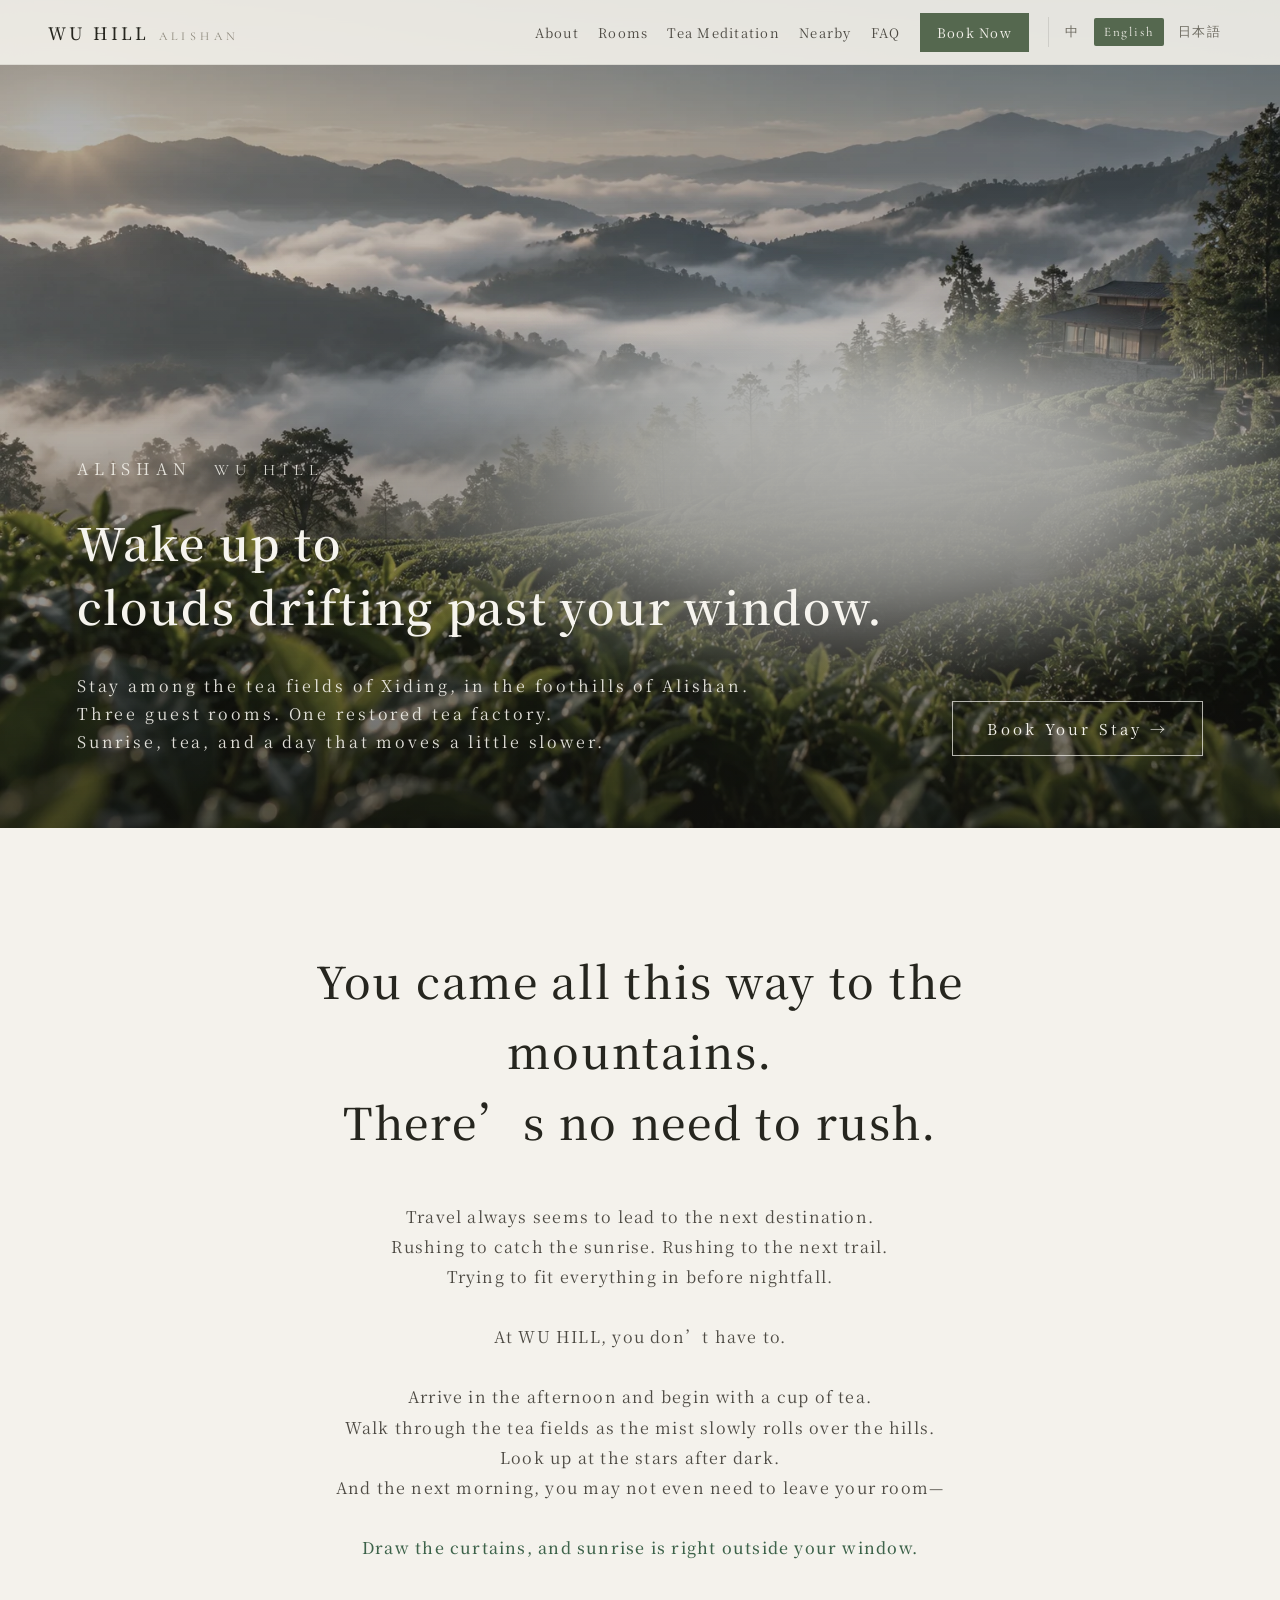
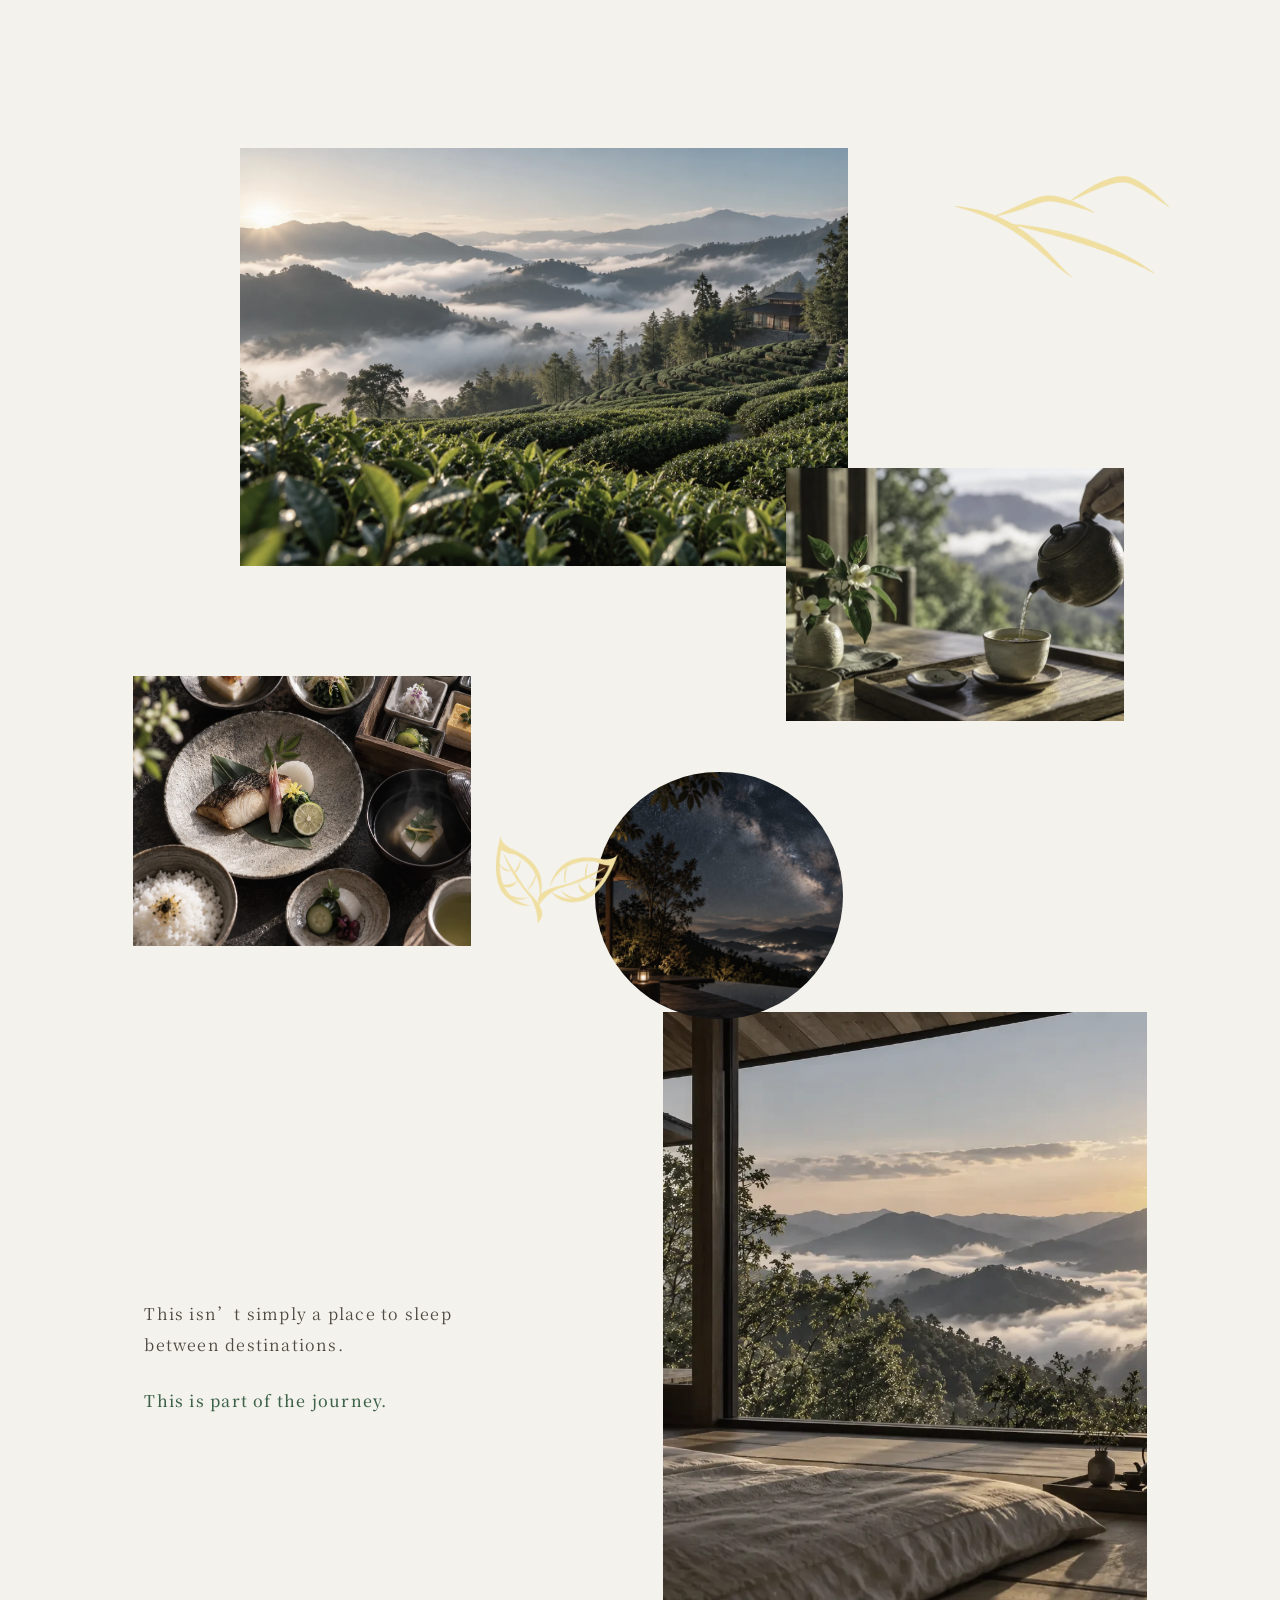
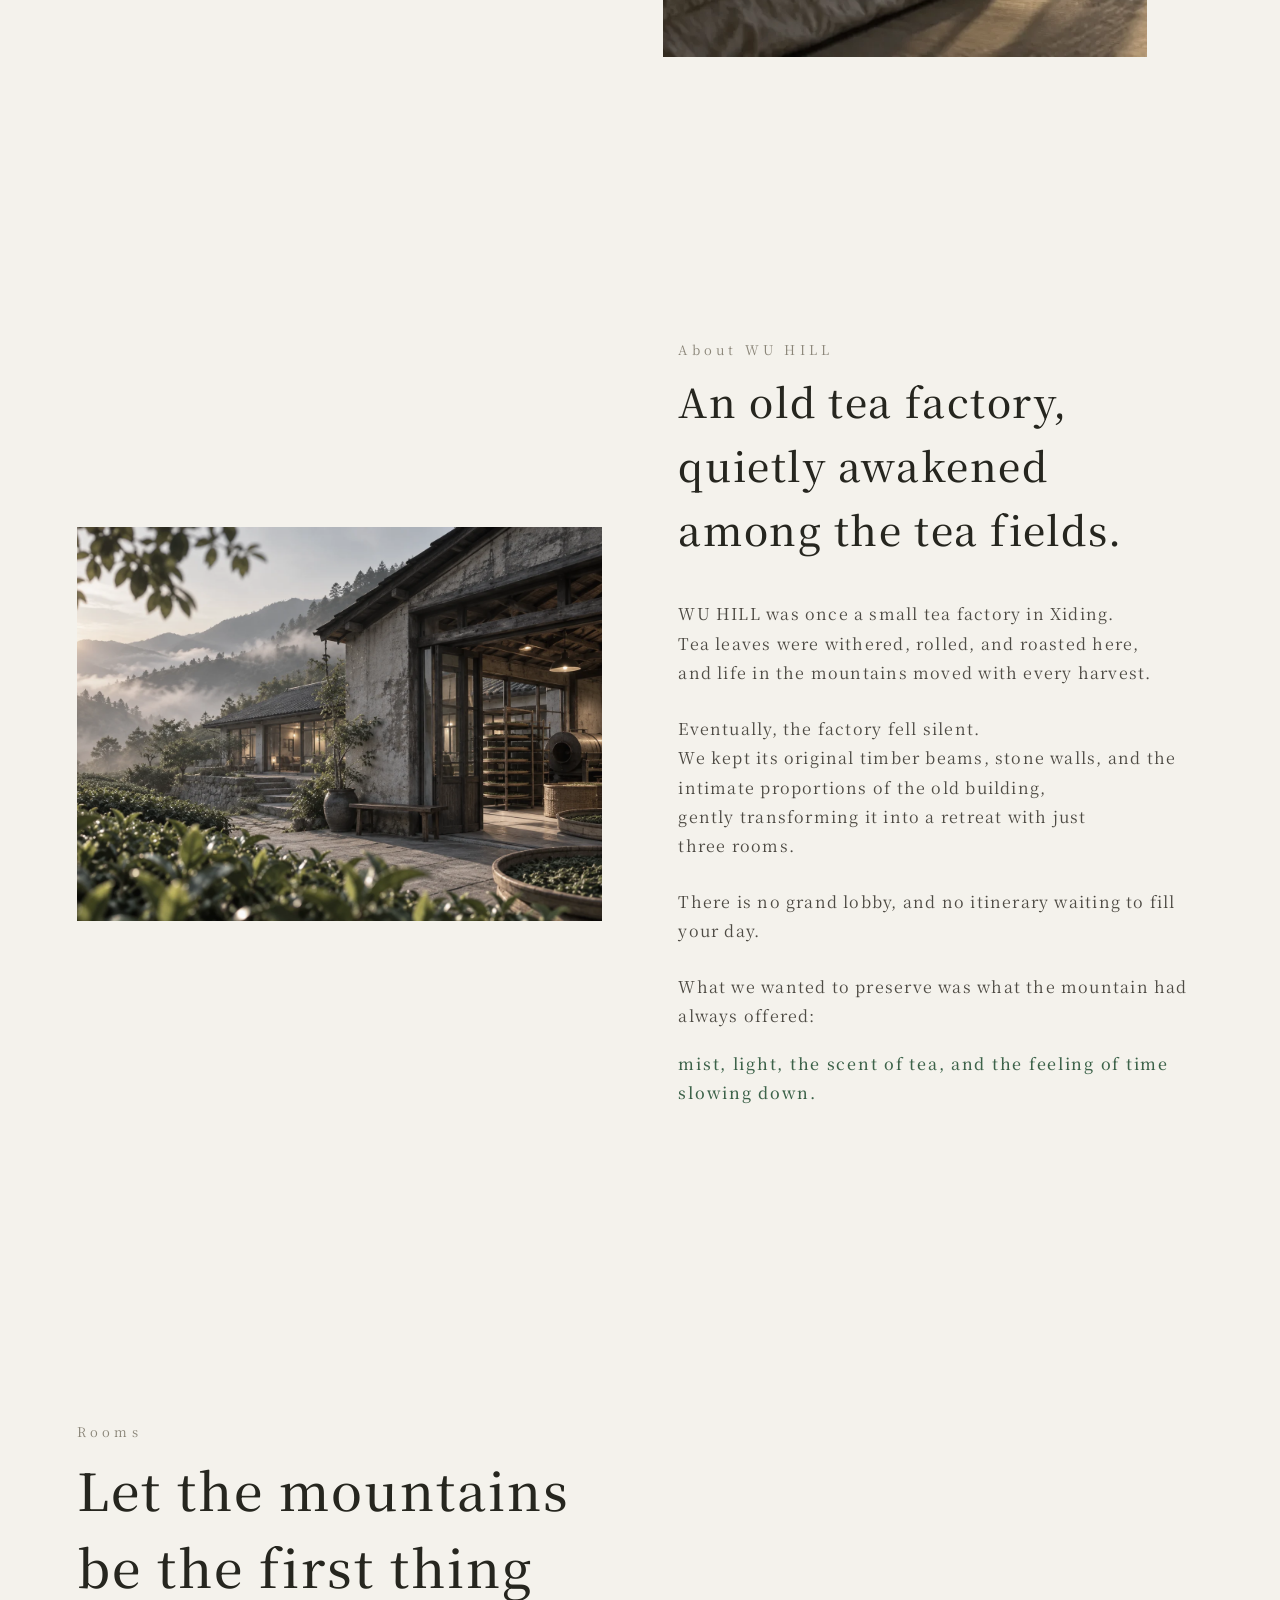
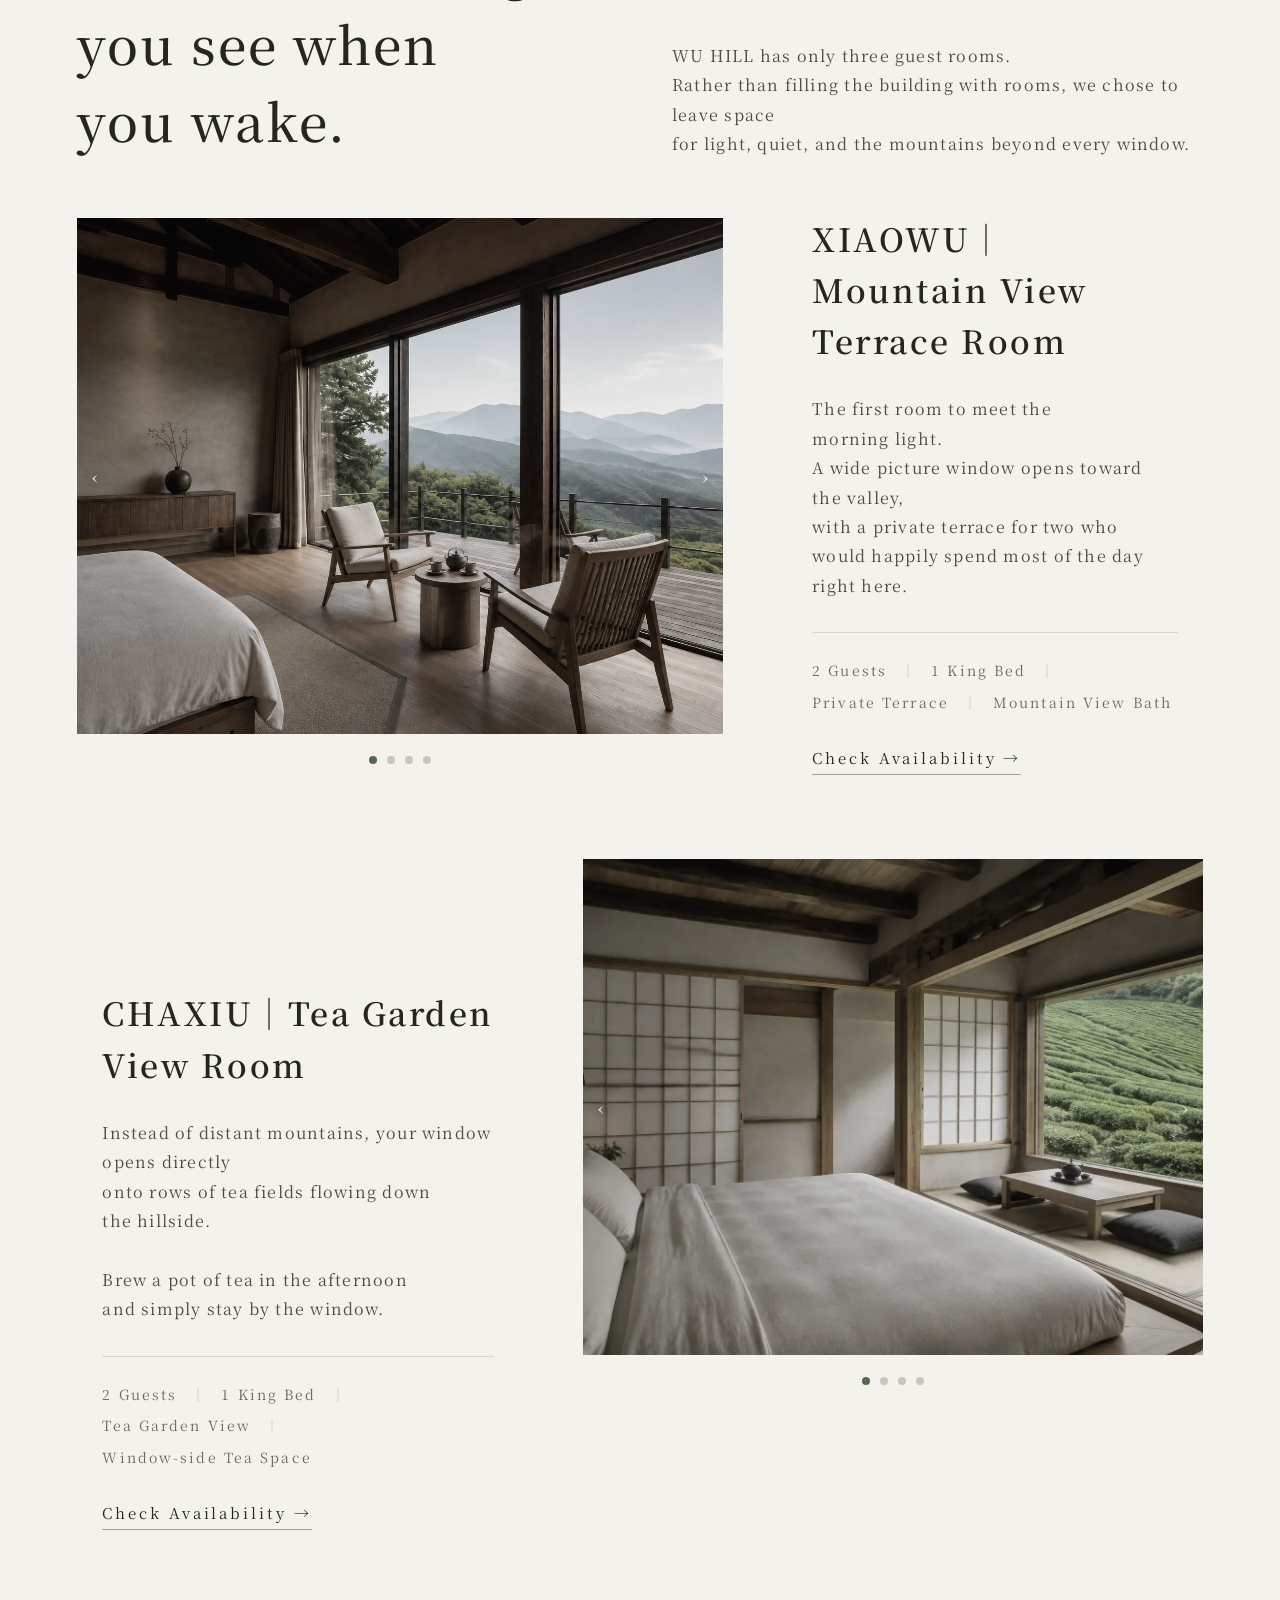
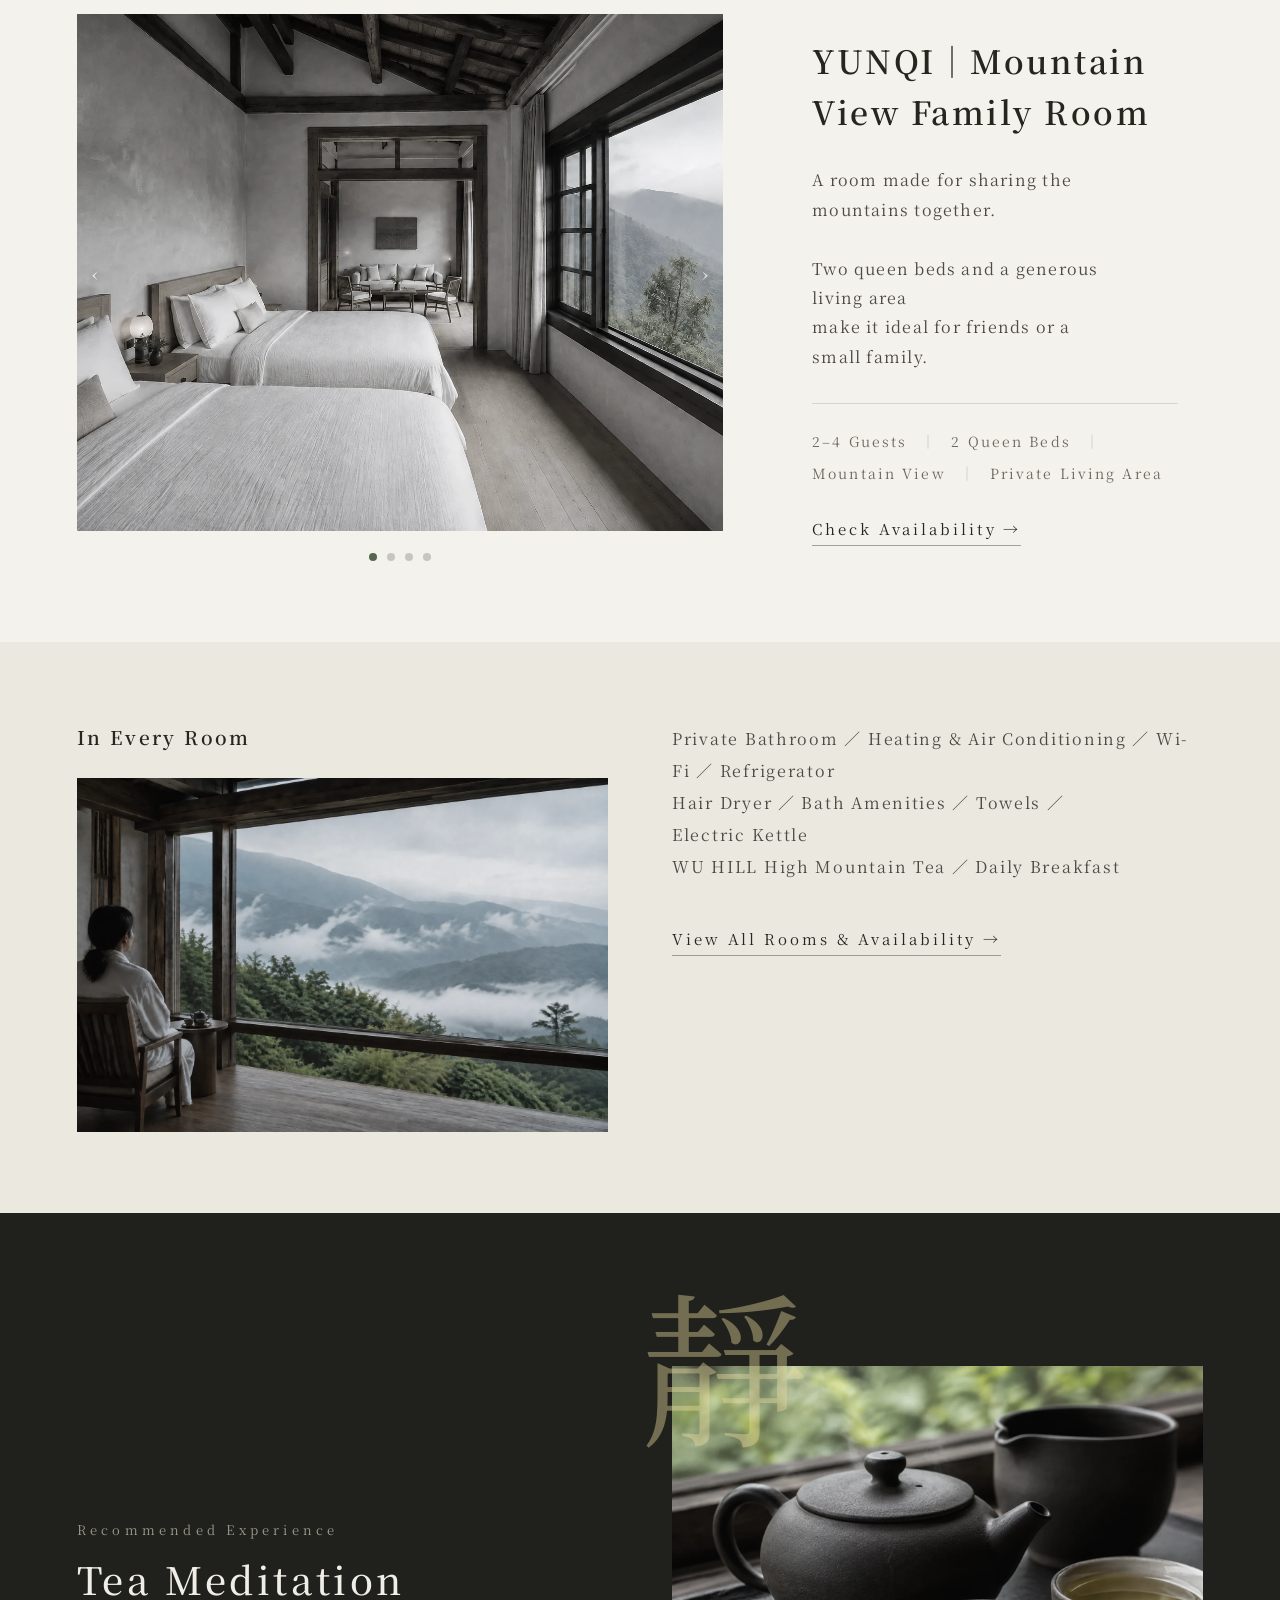
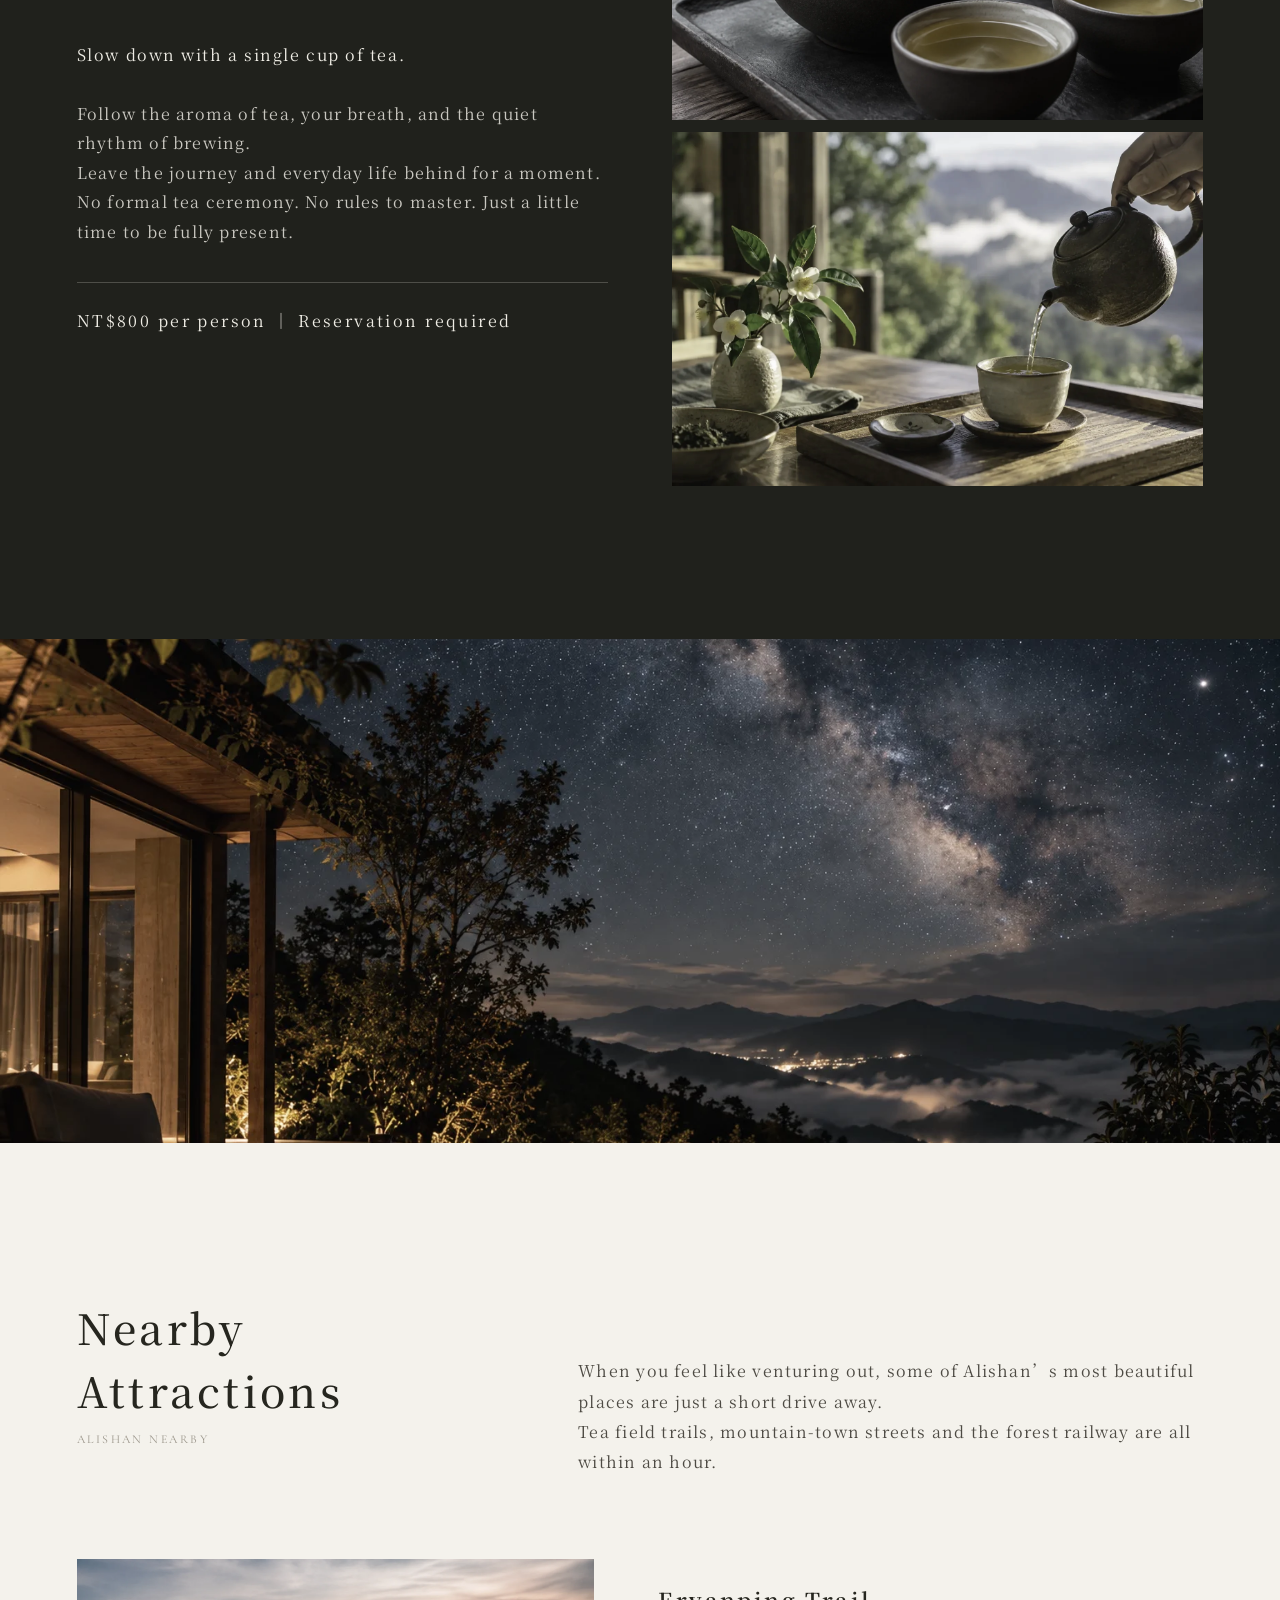
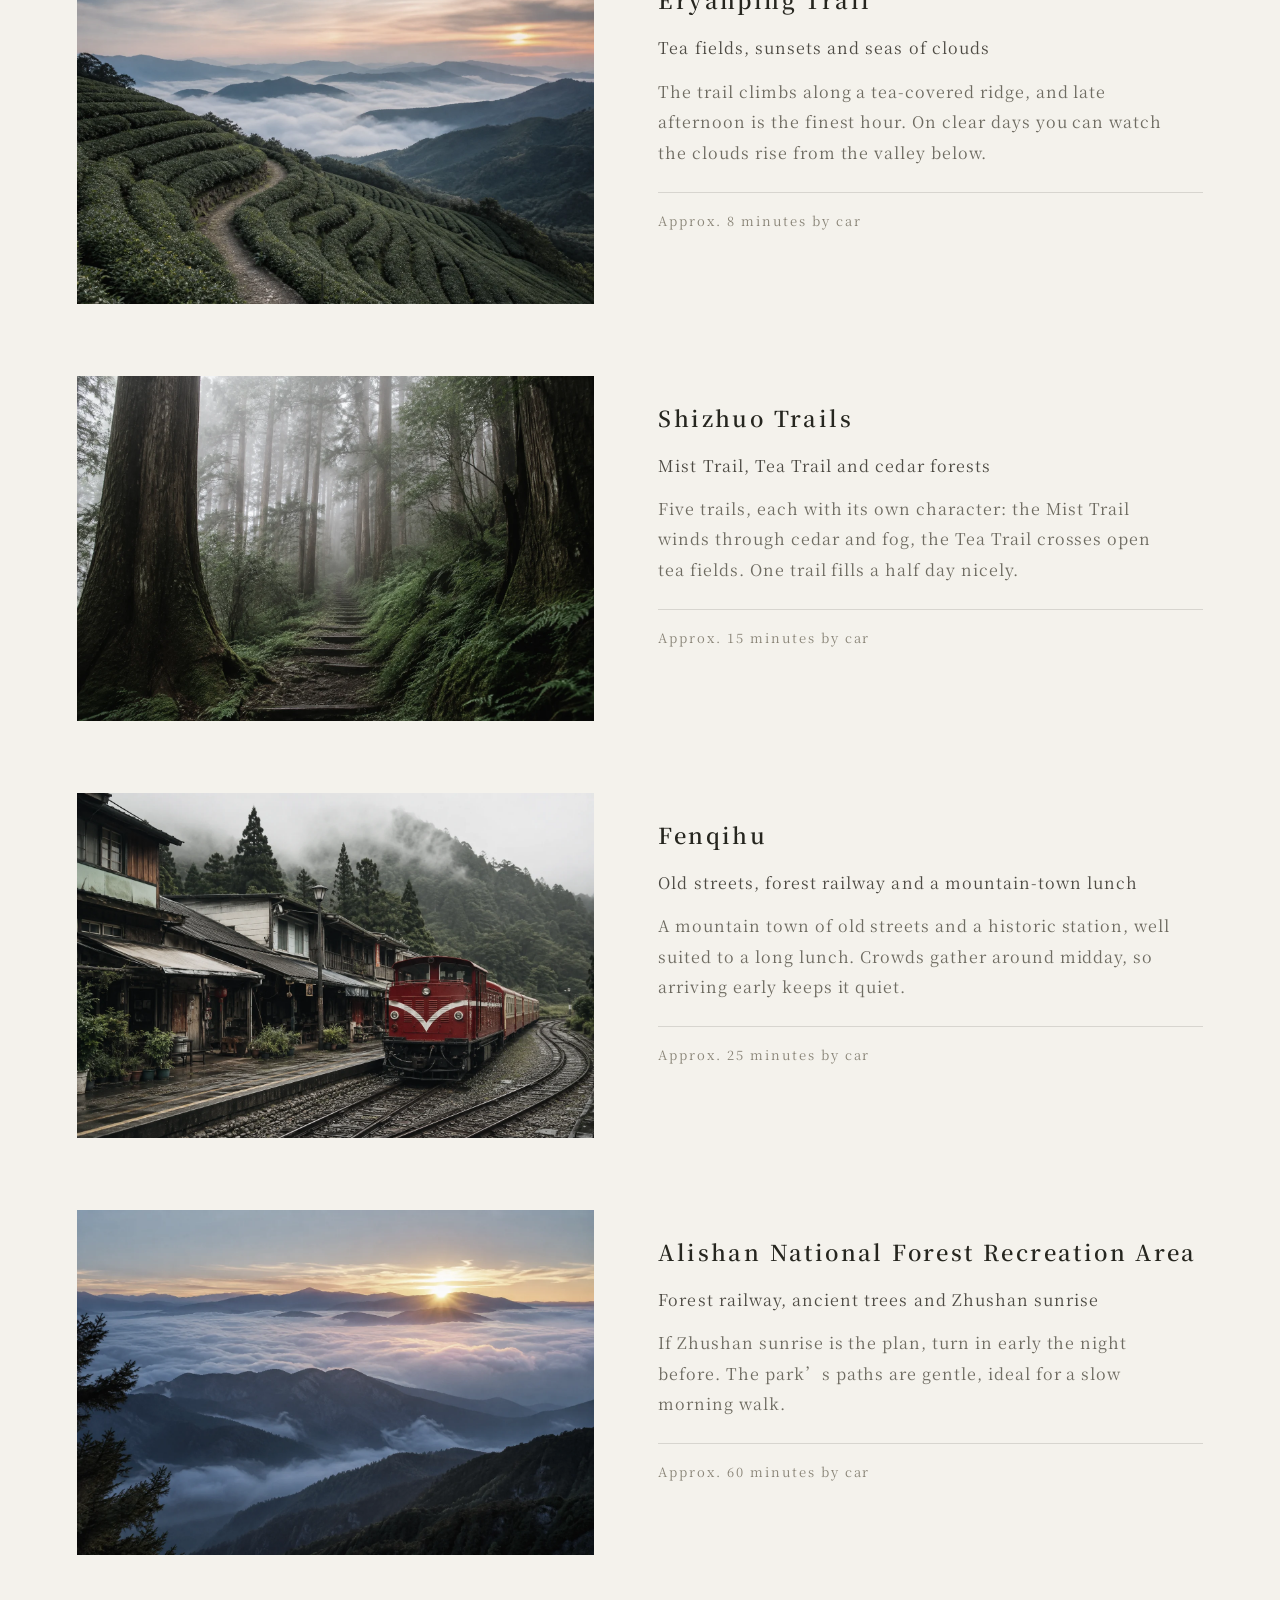
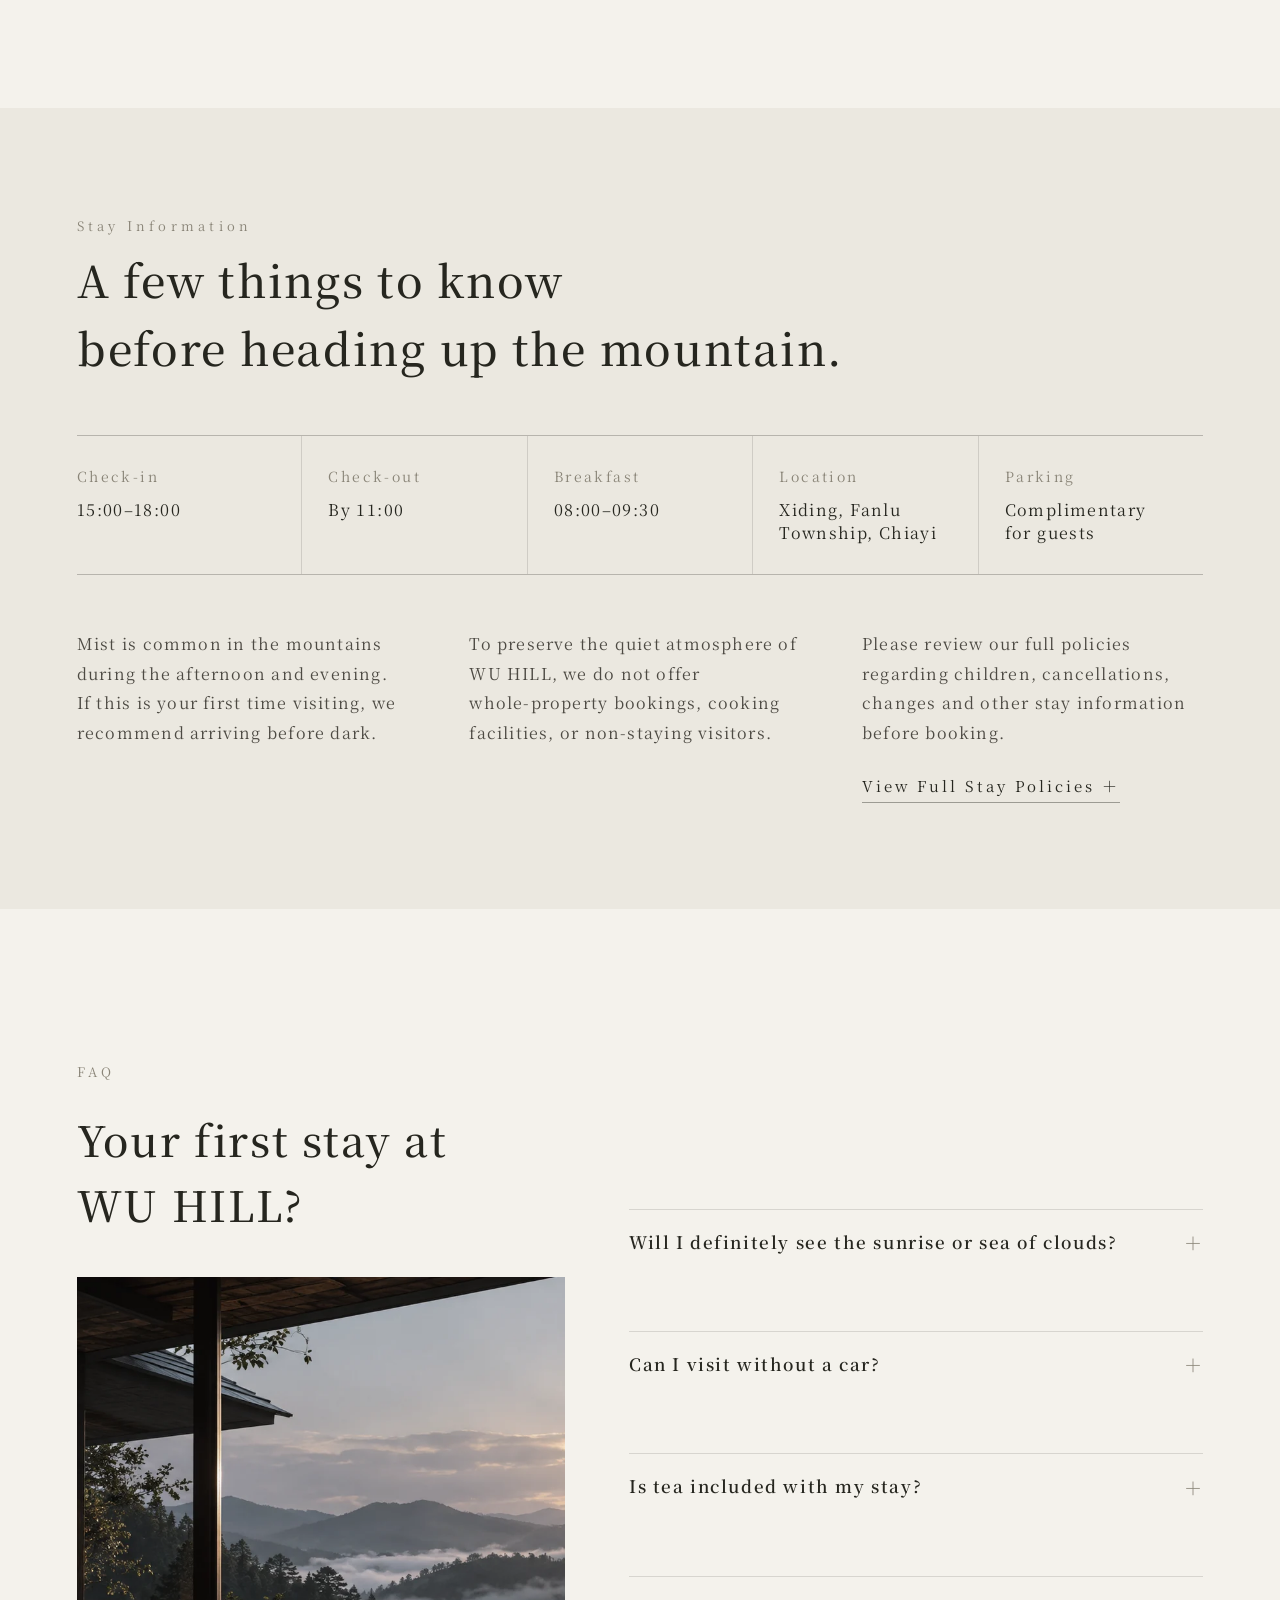
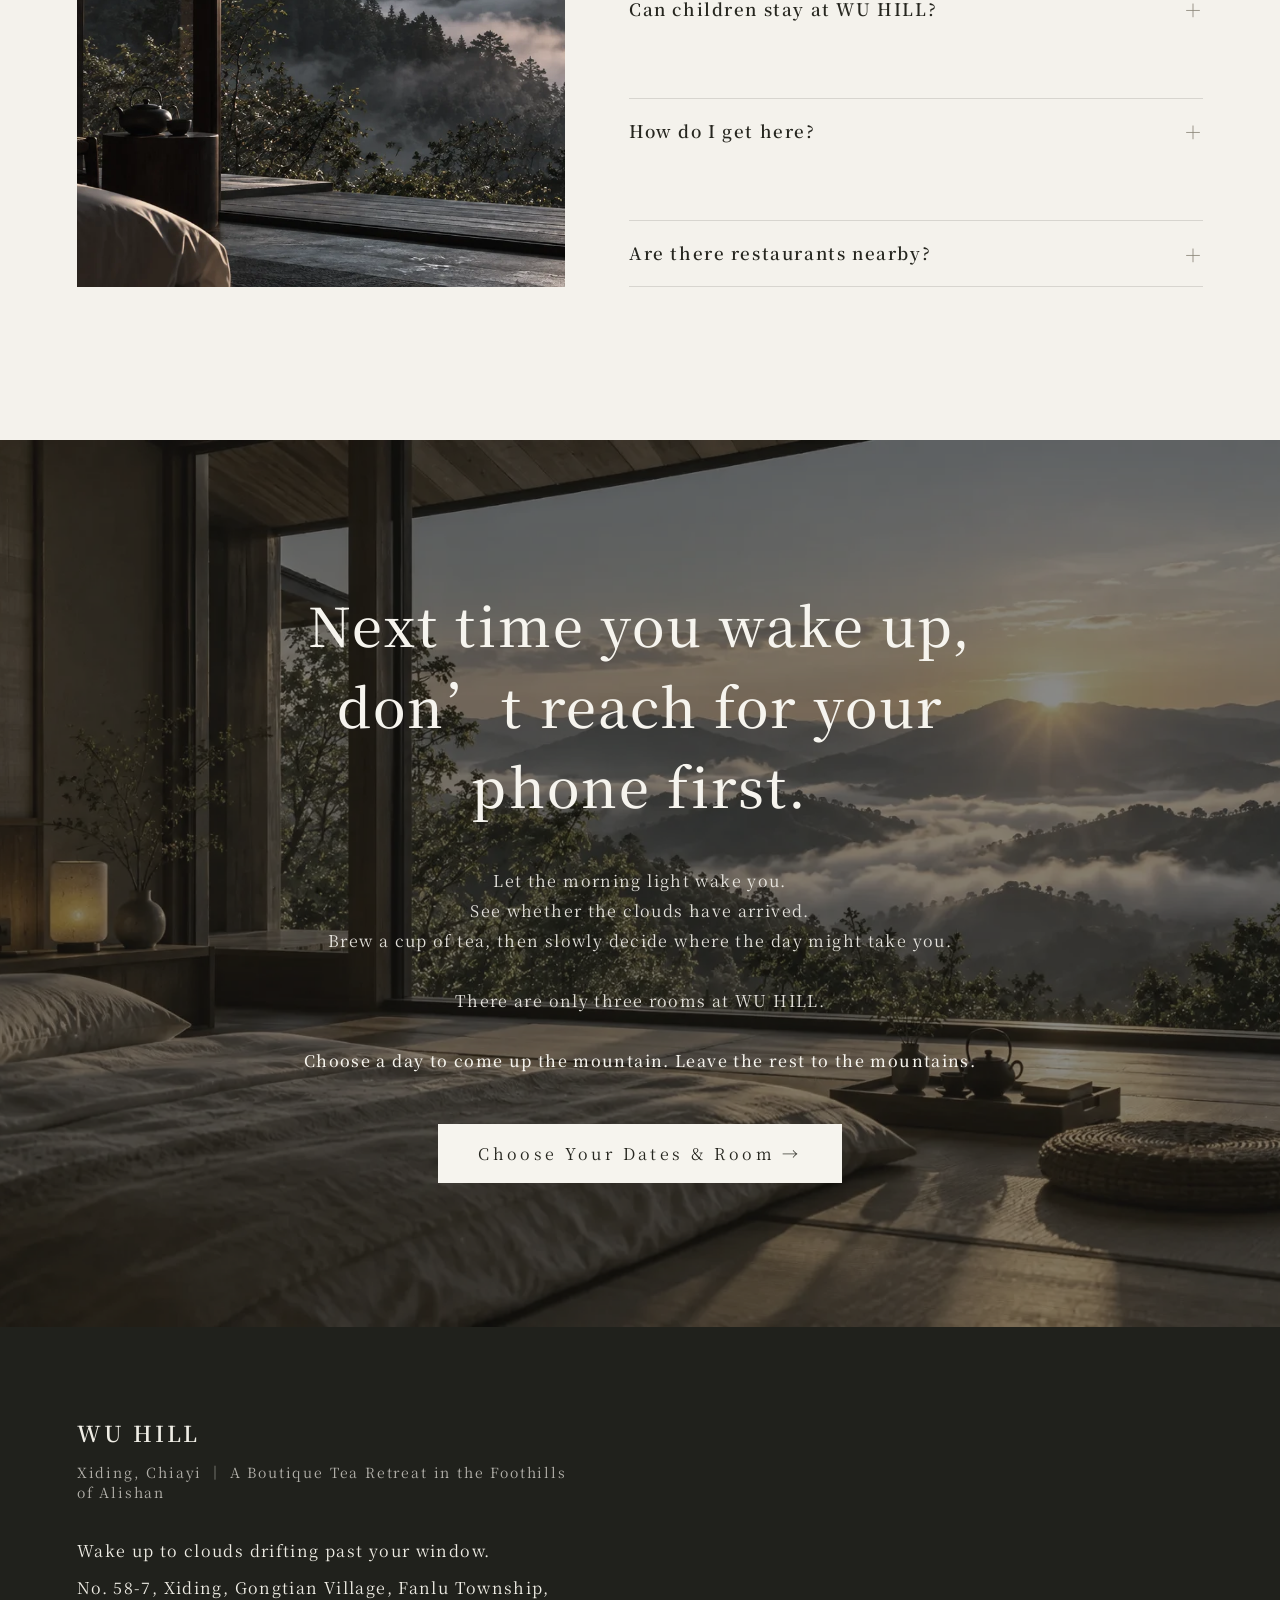
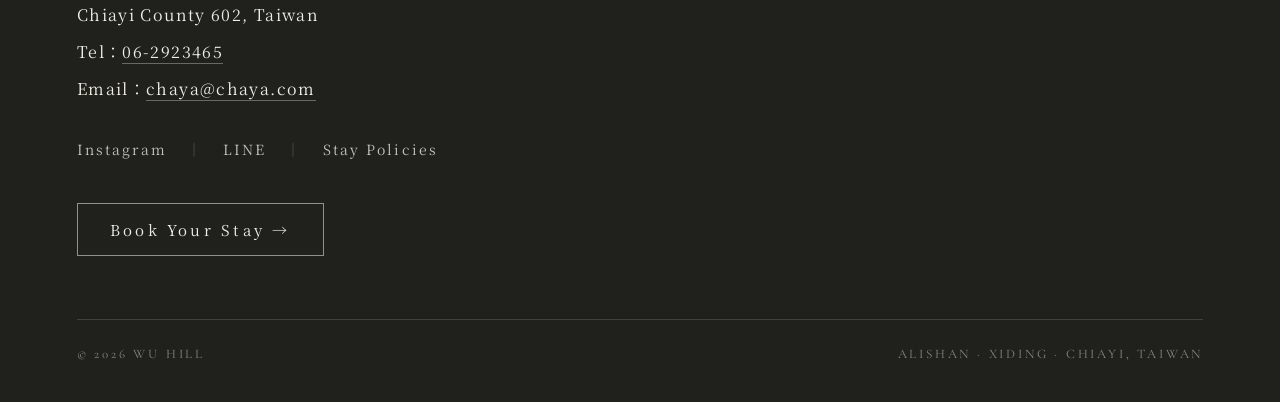
==== commit 774d8295: "Add files via upload" ====
--- a/en/index.html
+++ b/en/index.html
@@ -88,6 +88,13 @@
   #wh-preload .wh-pl-bar i{animation:none;width:100%}
 }
 
+
+/* FAQ：桌機收合狀態的題目列與左側照片對齊、總高度收在照片範圍內 */
+@media (min-width:821px){
+  [data-faq-grid] > div:last-child{padding-top:clamp(64px,11.5vw,158px)}
+  [data-faq-grid] summary{padding:17px 0 !important}
+  [data-faq-grid] details p{padding-bottom:22px !important}
+}
 /* ---- 平板 / tablet ---- */
 @media (max-width:1024px){
   [data-collage]{max-width:100% !important}
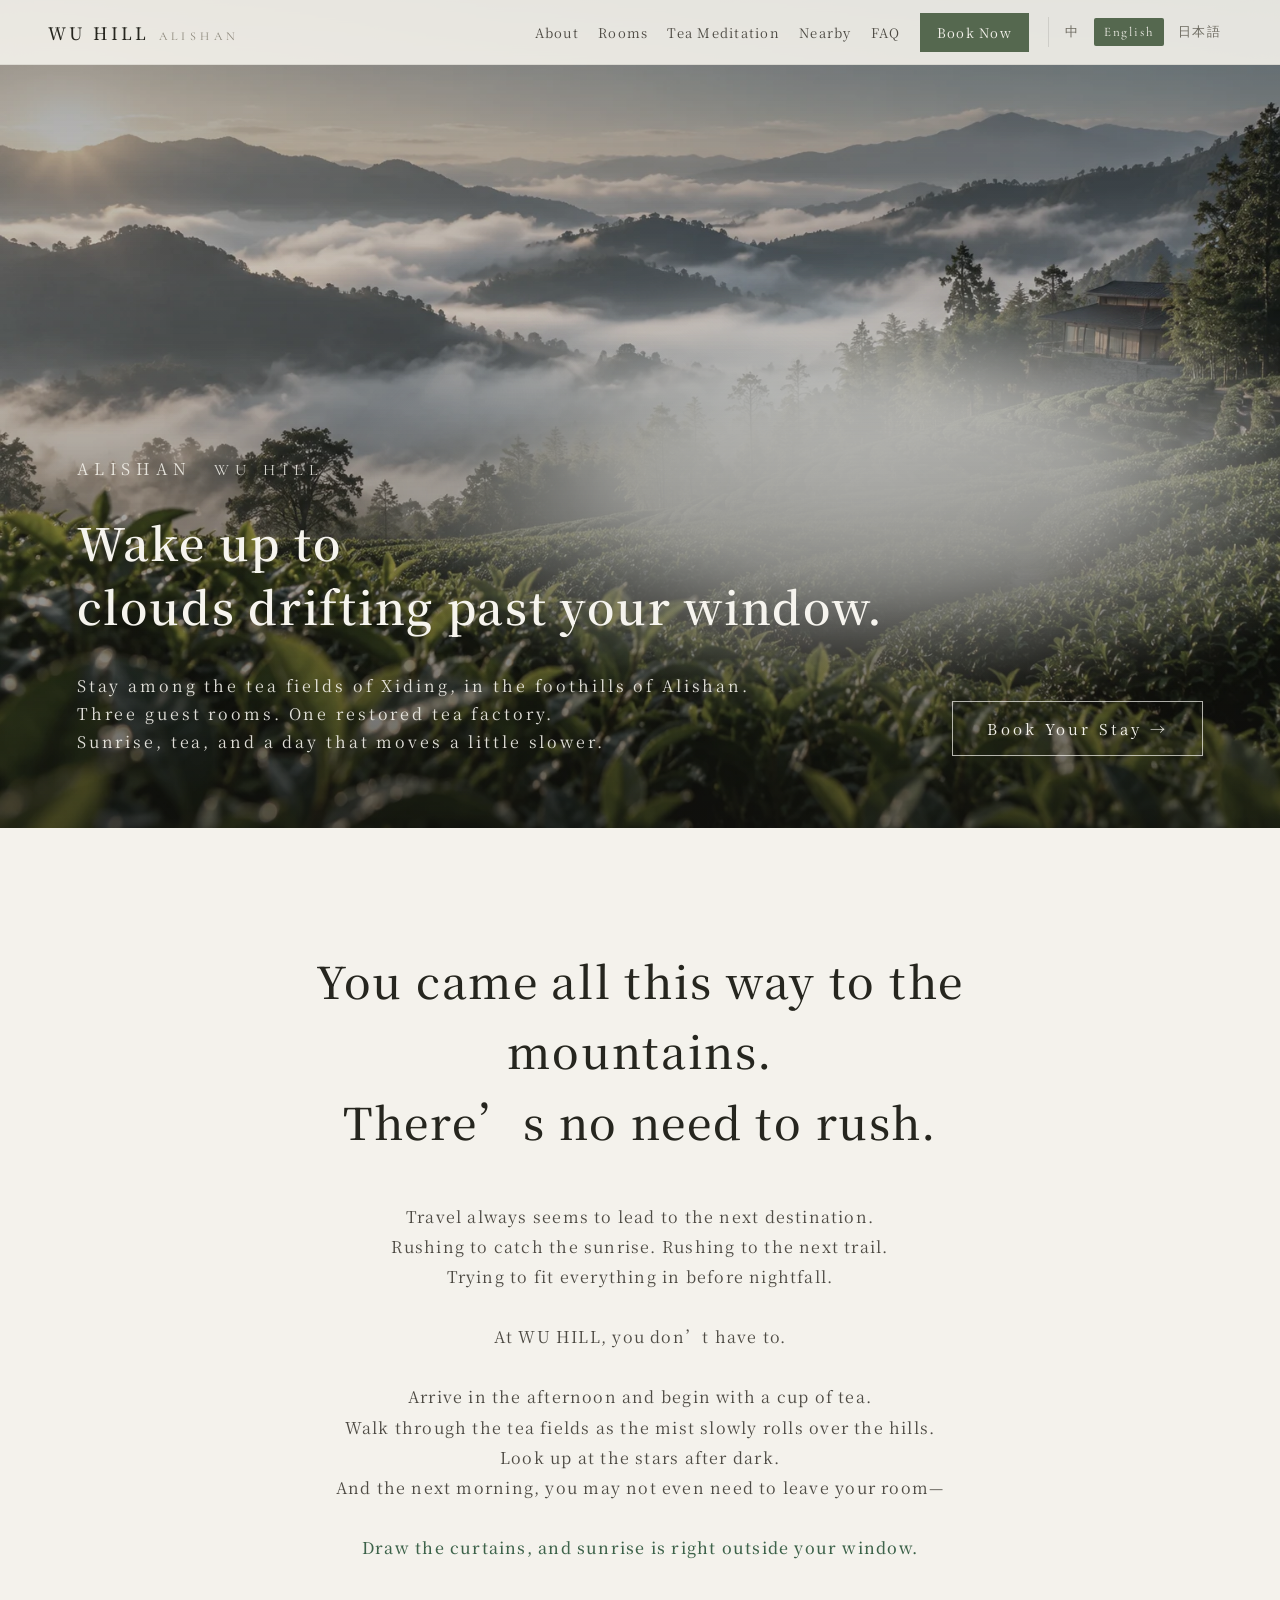
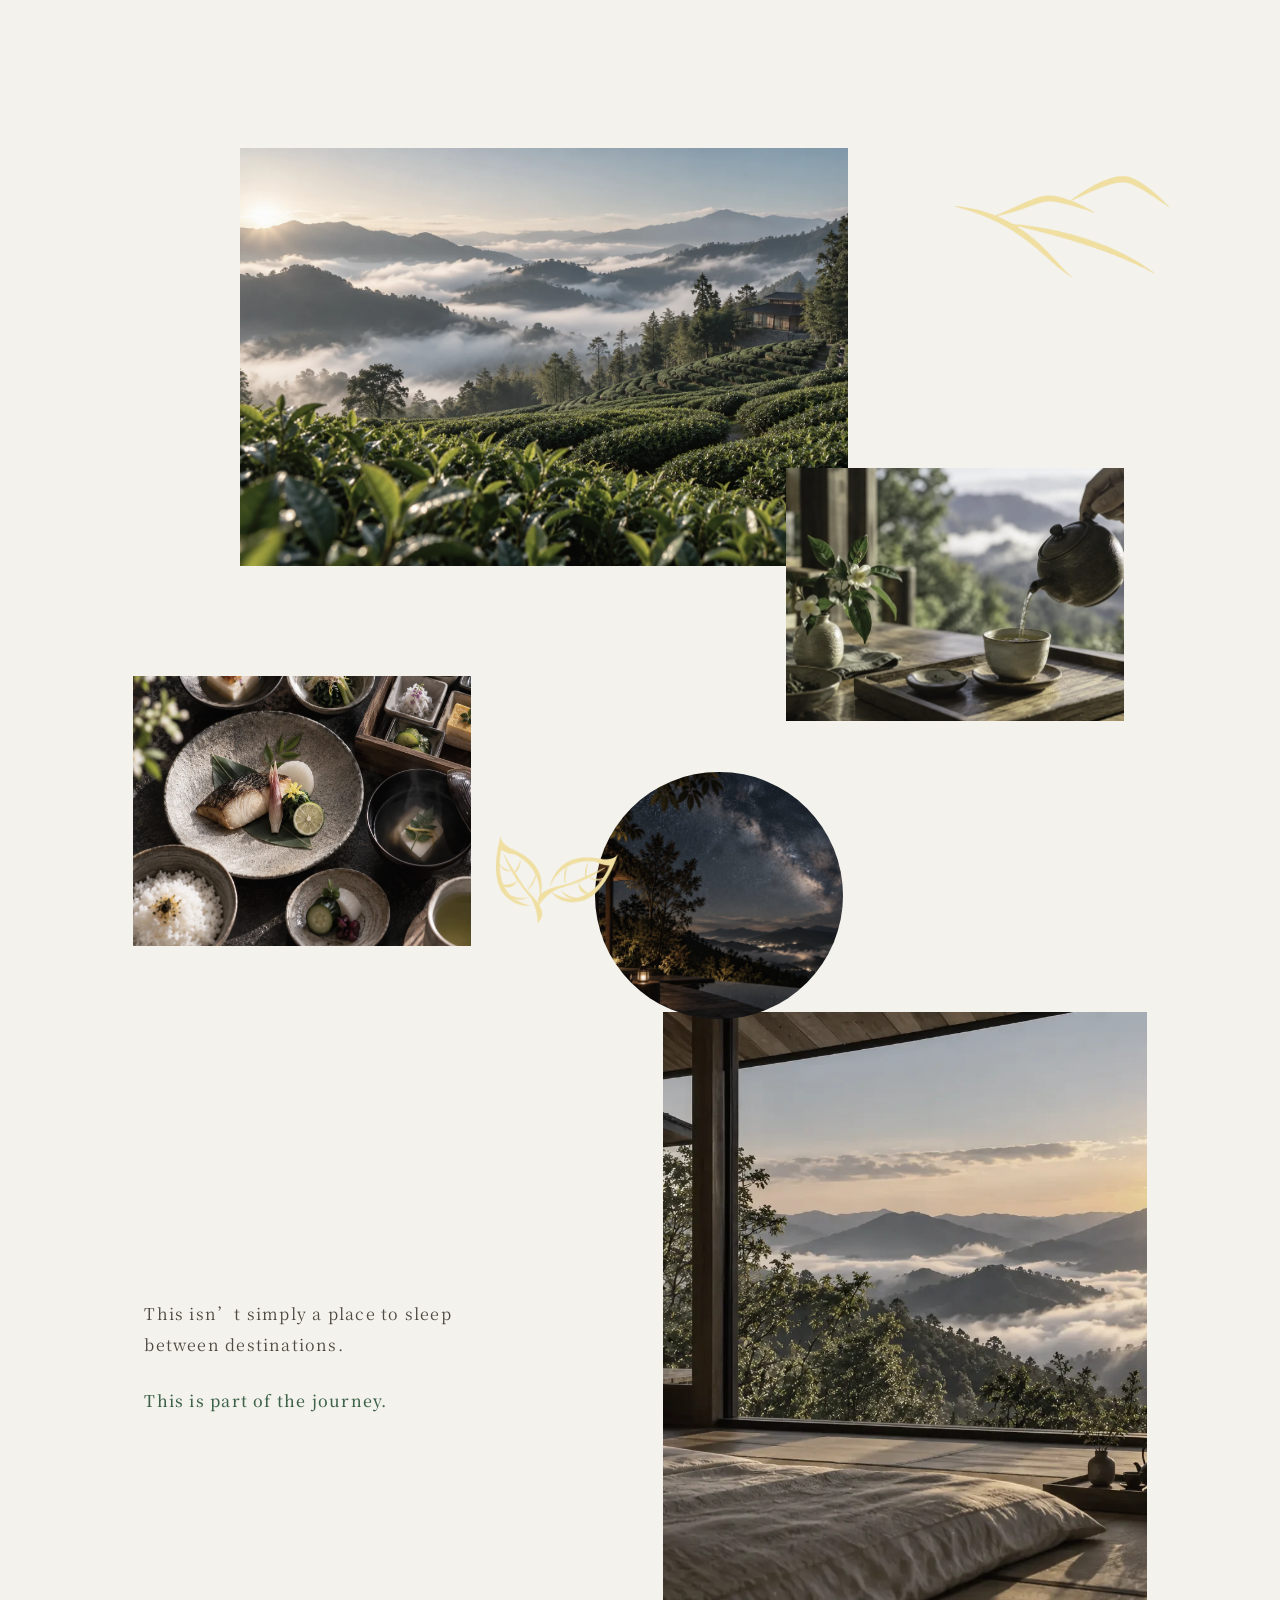
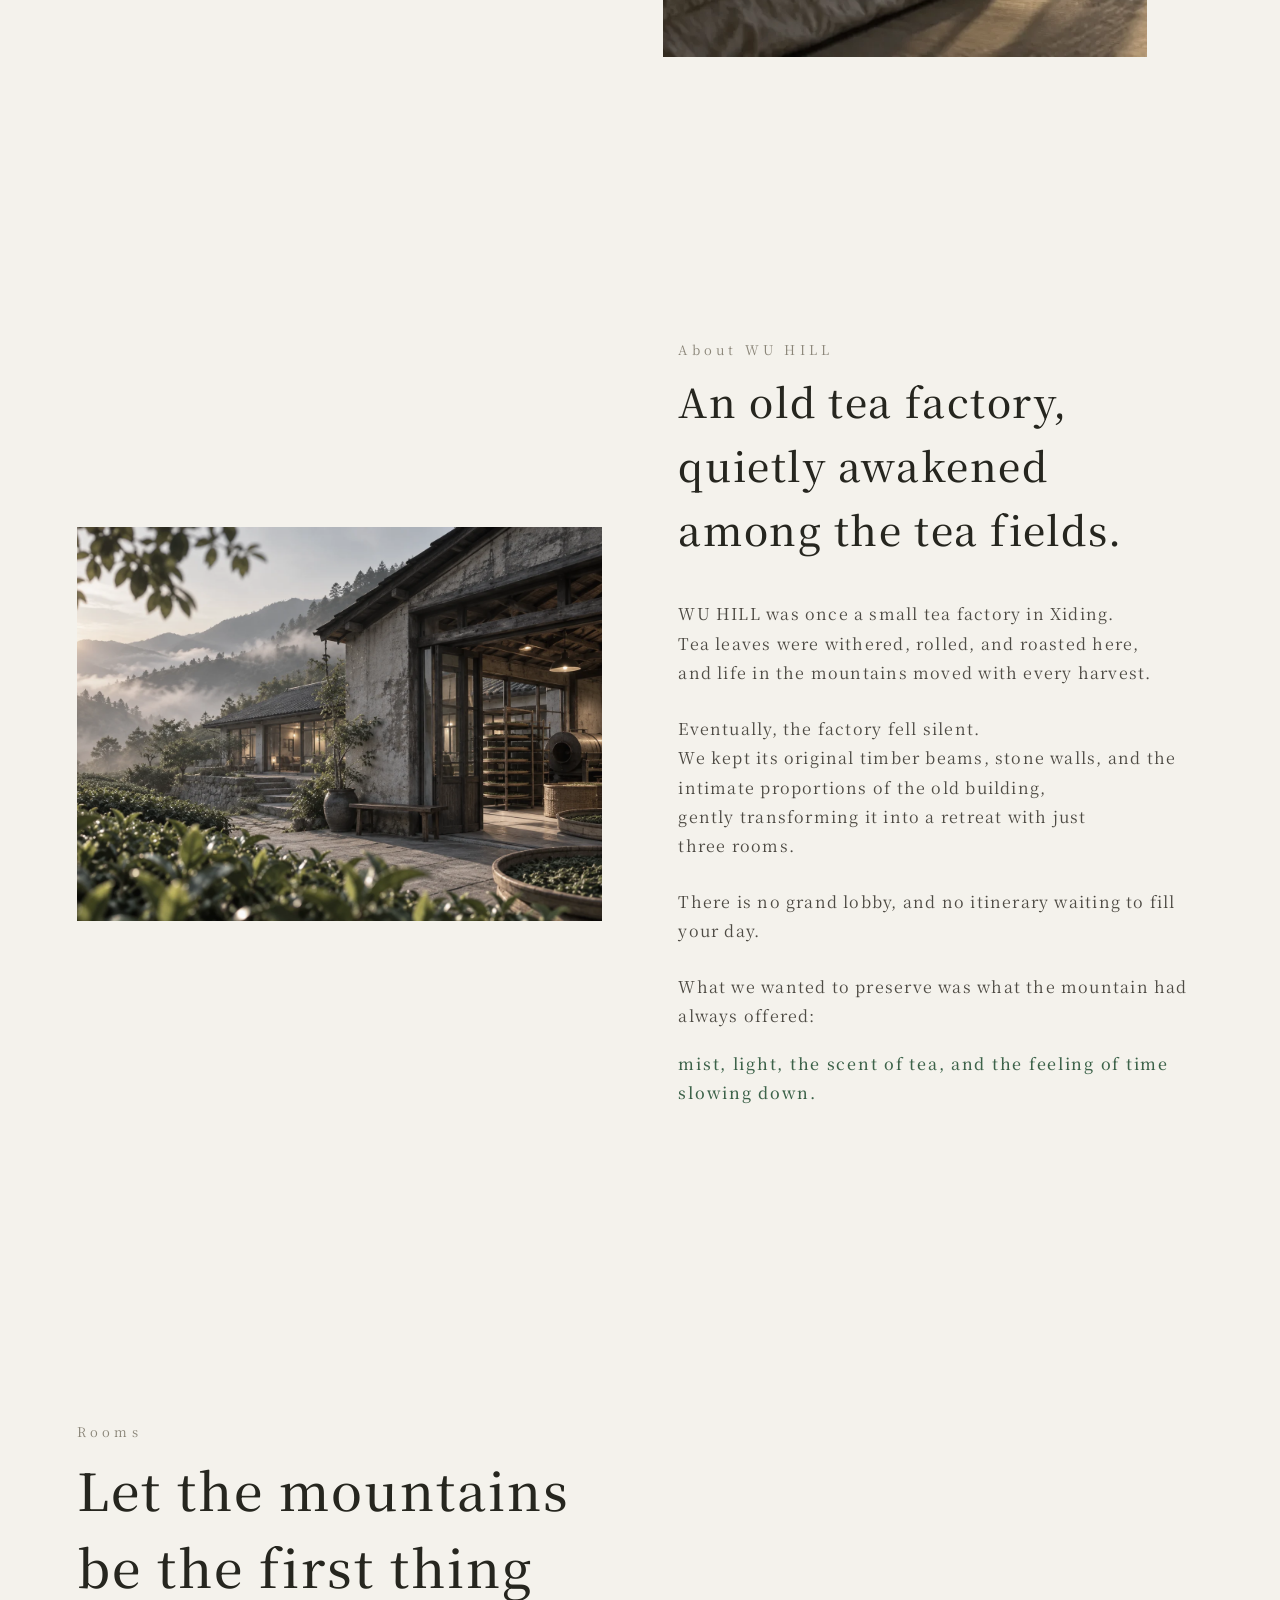
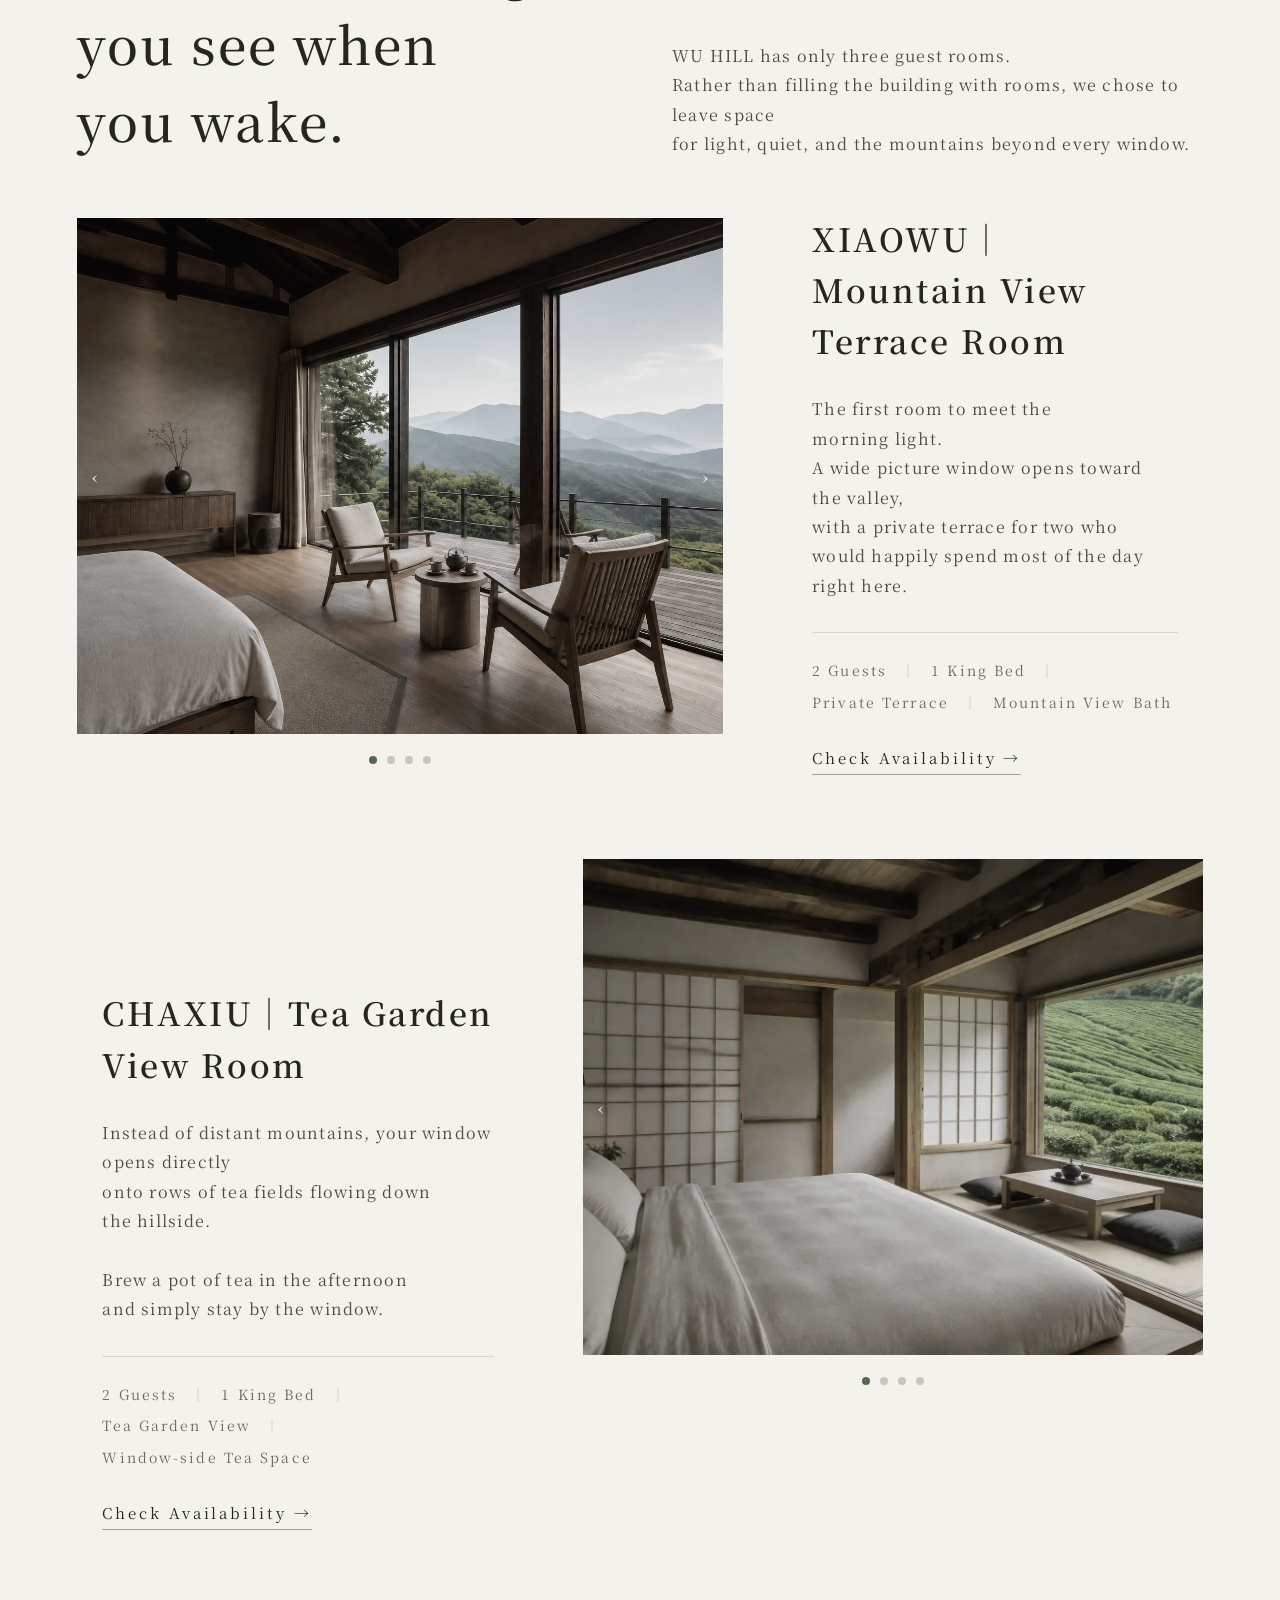
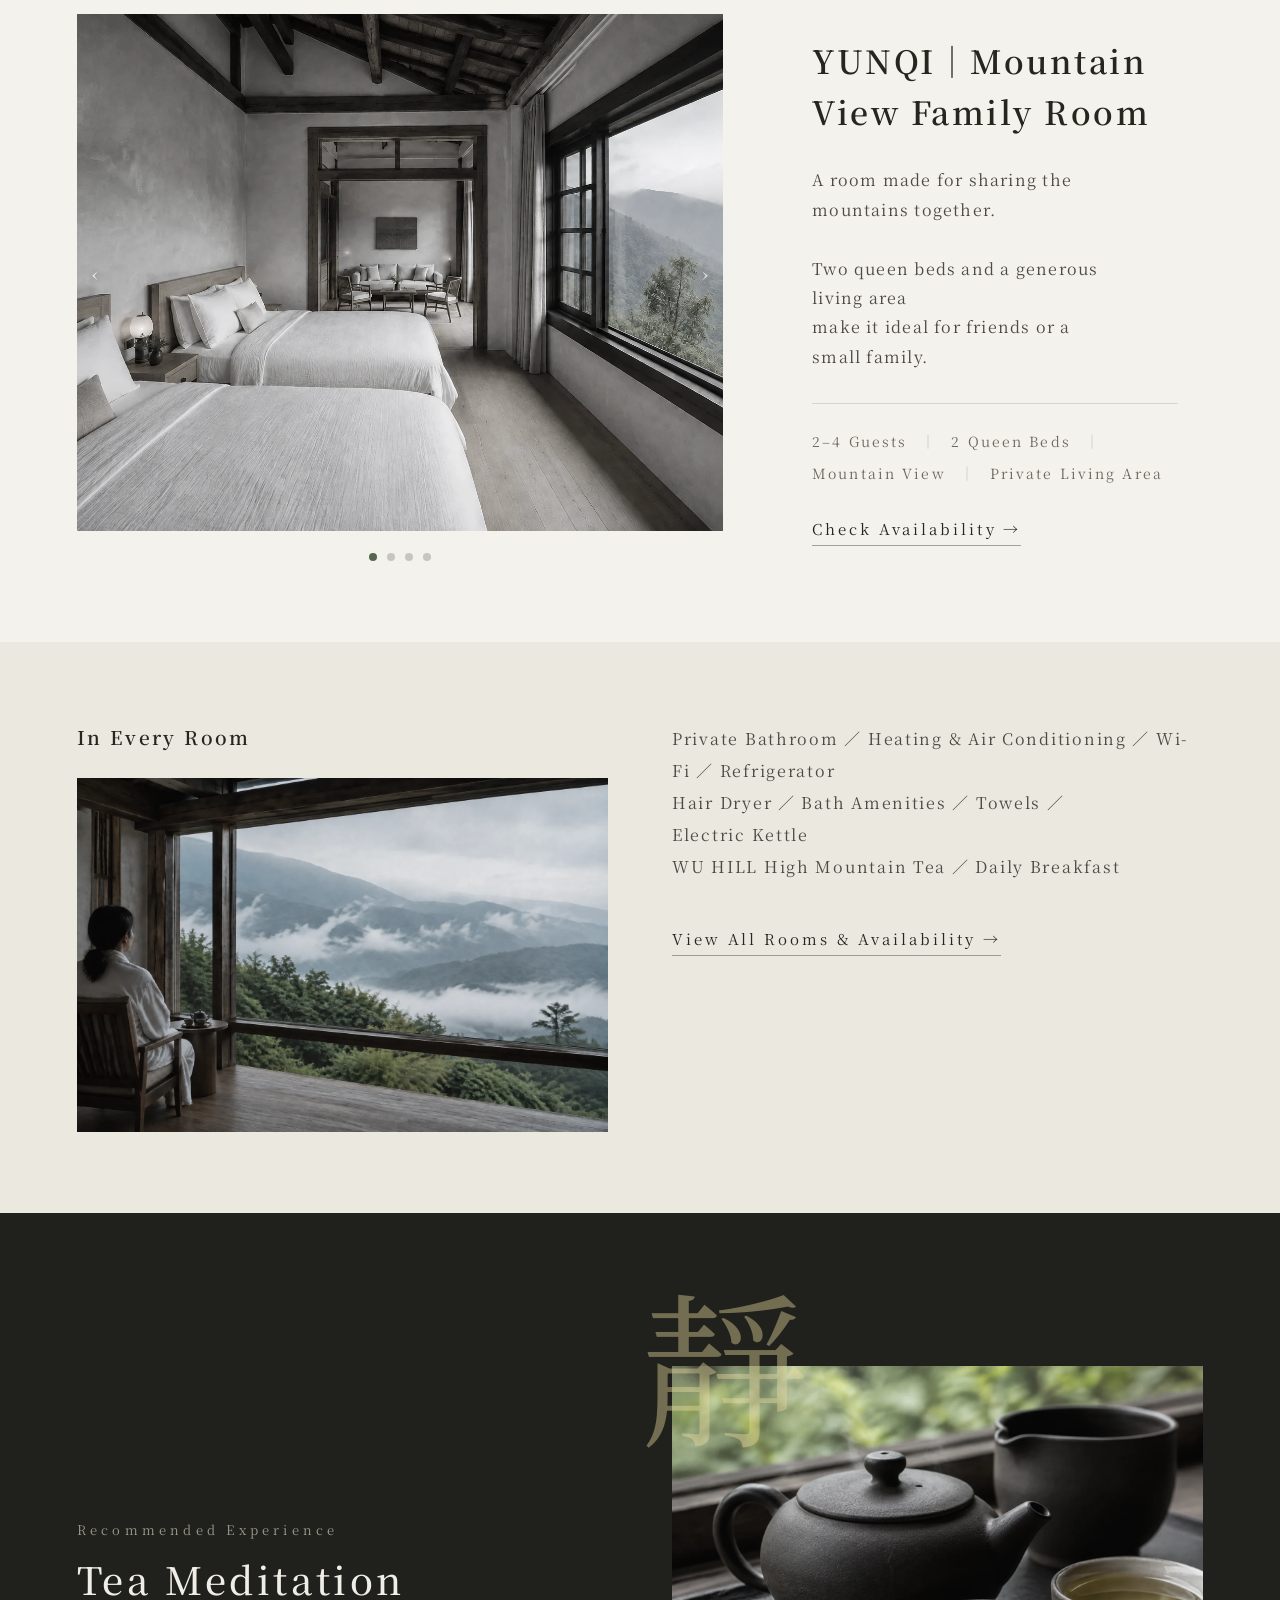
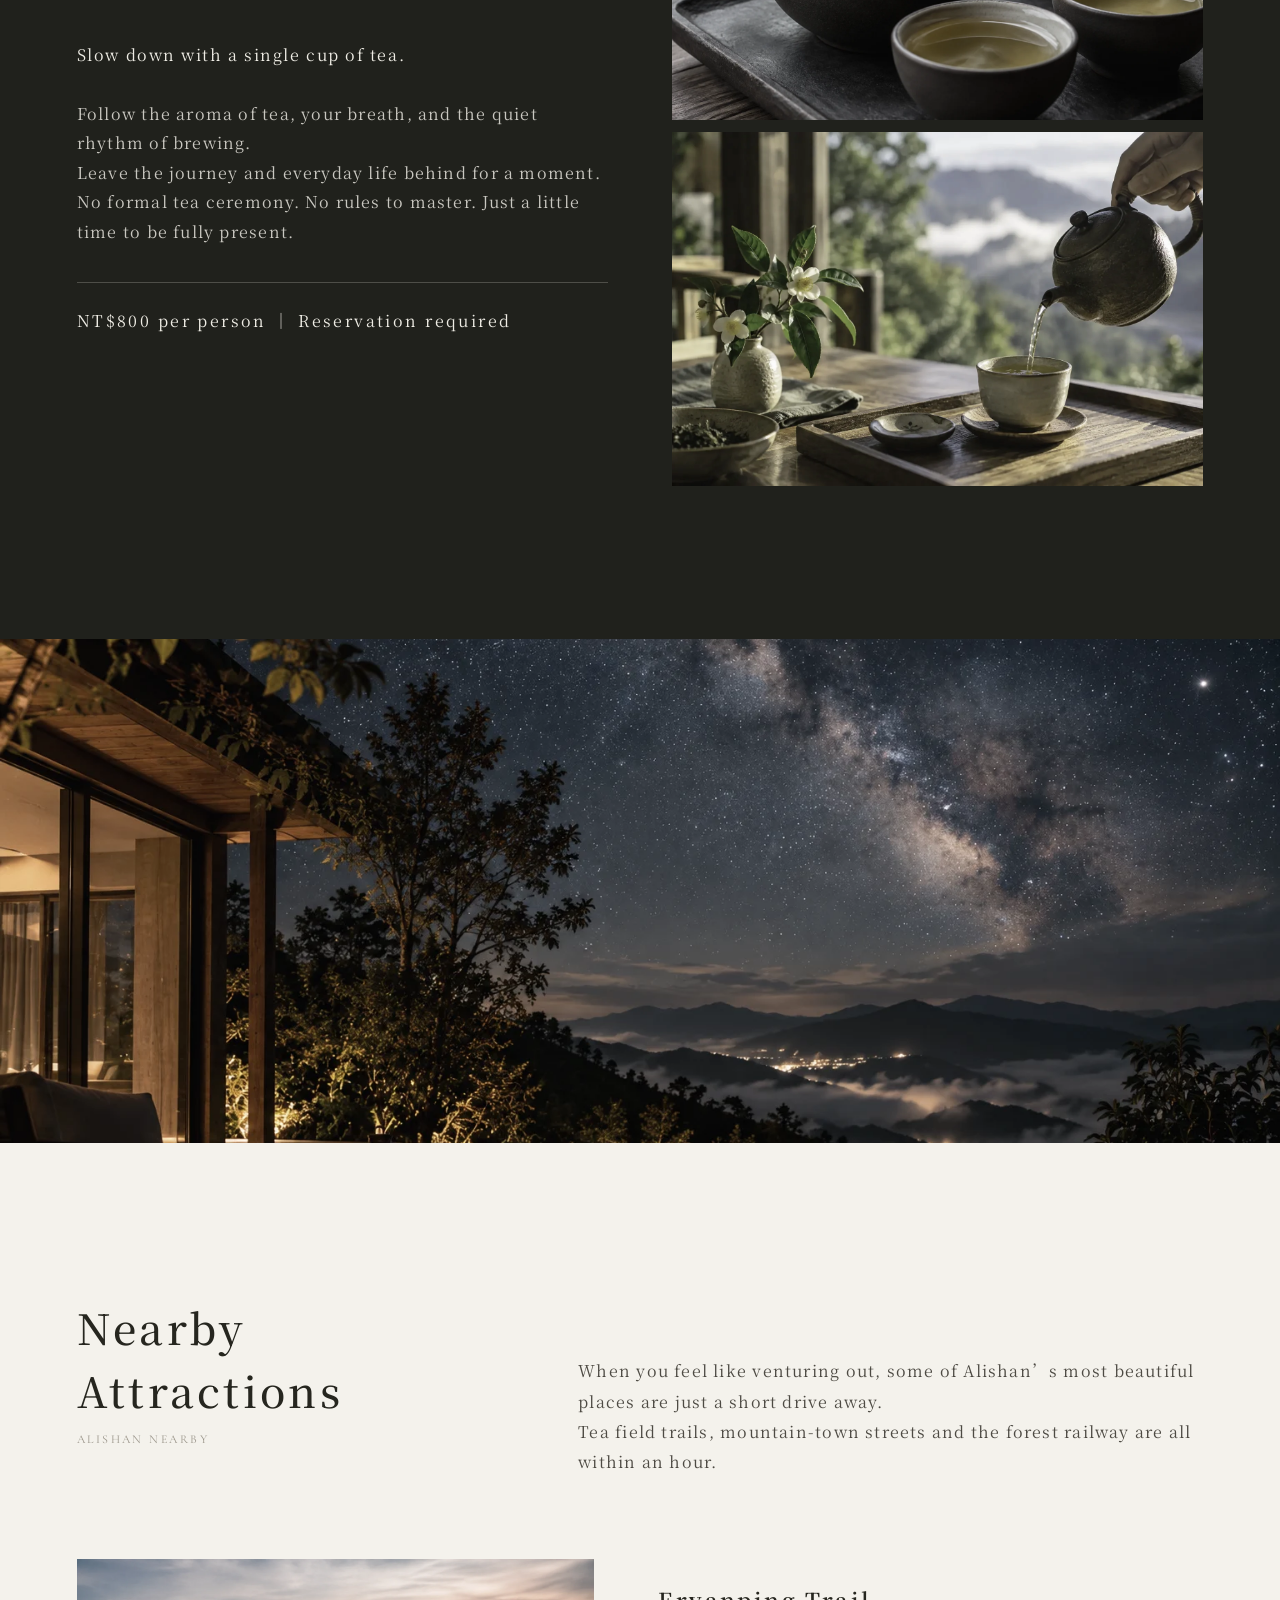
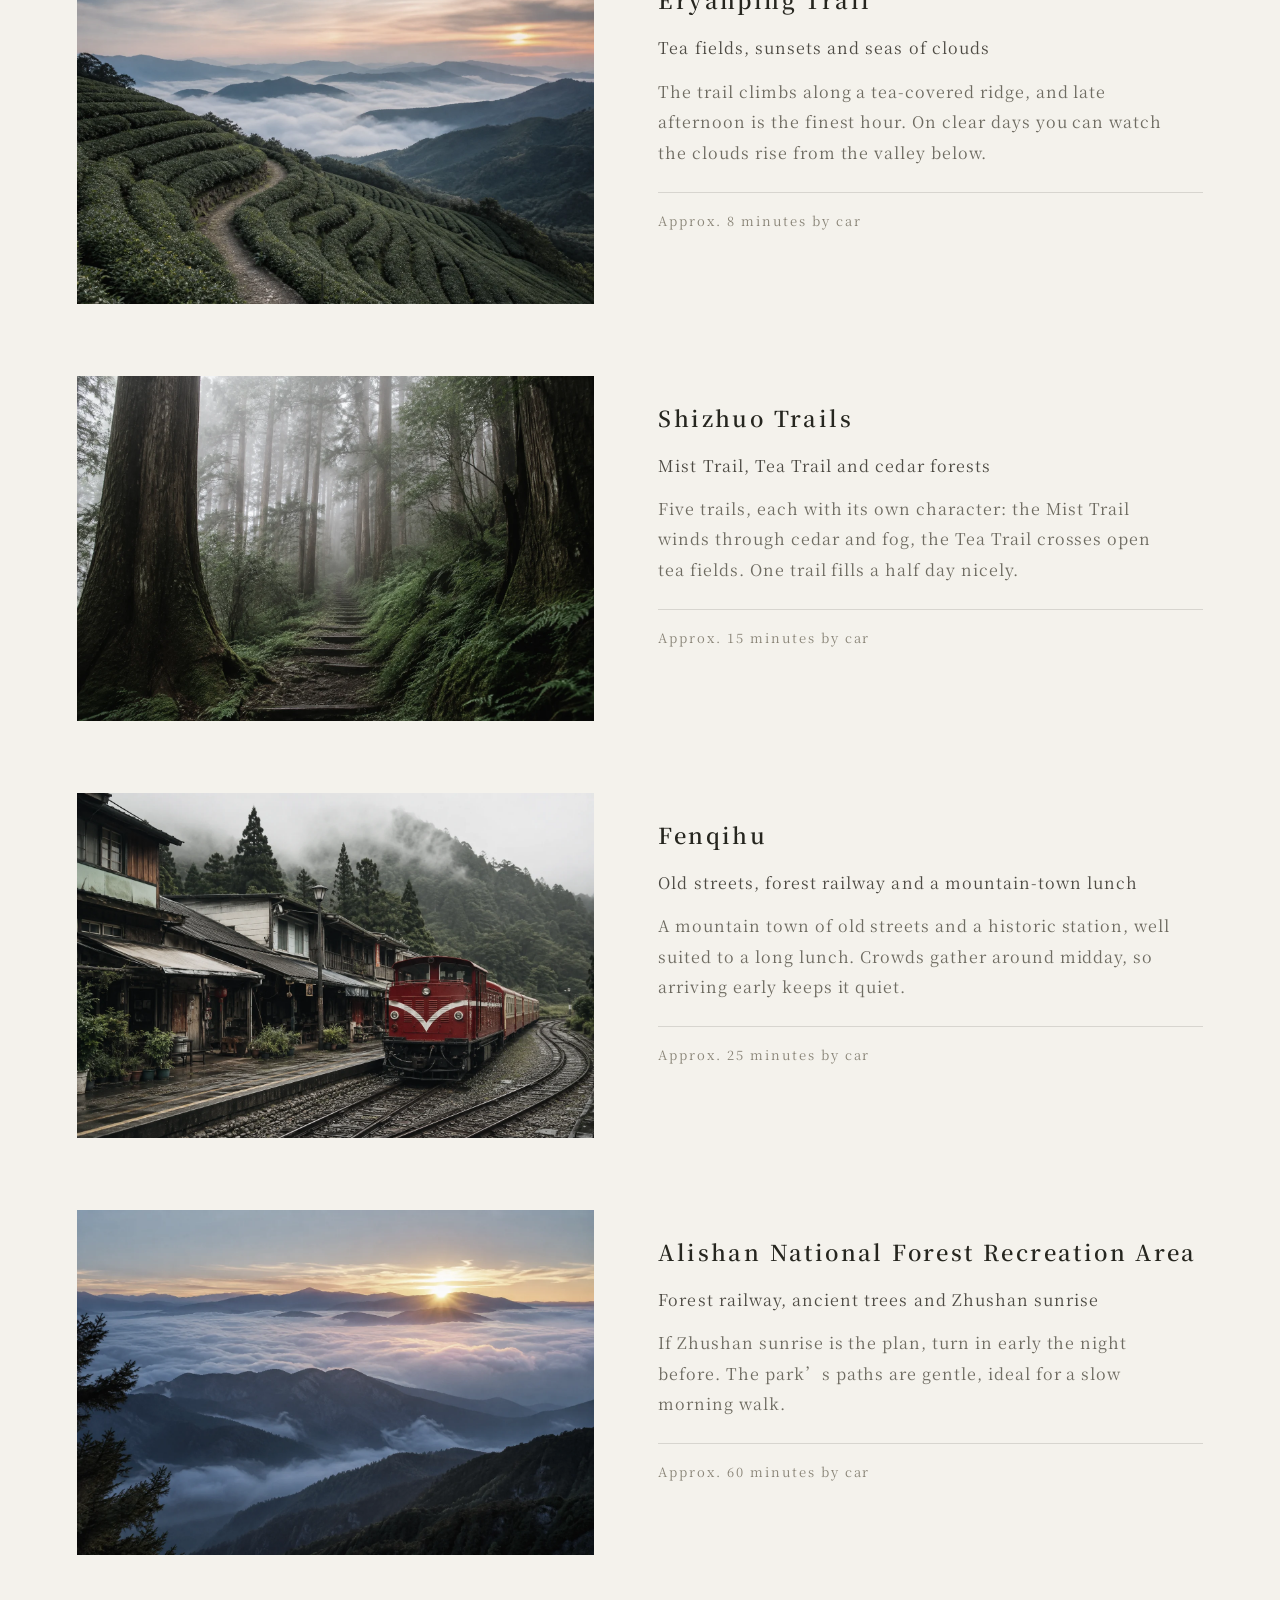
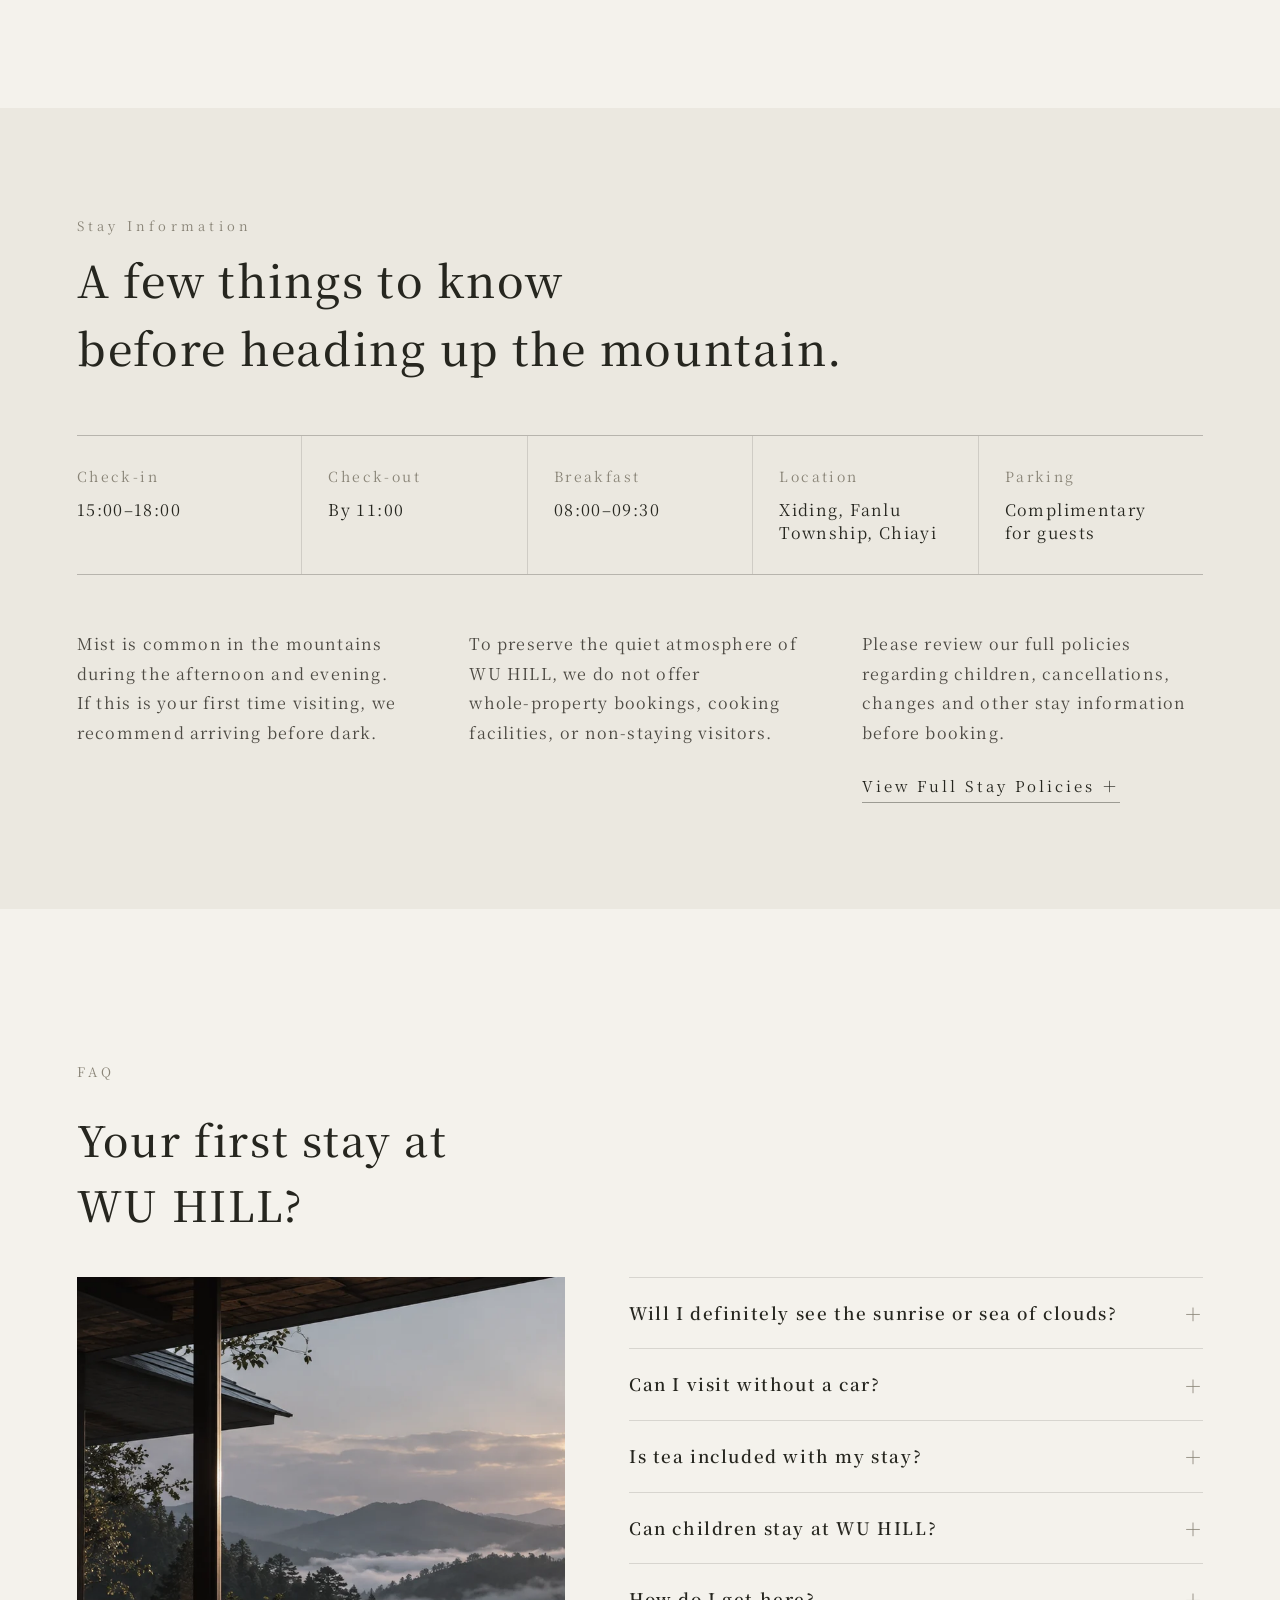
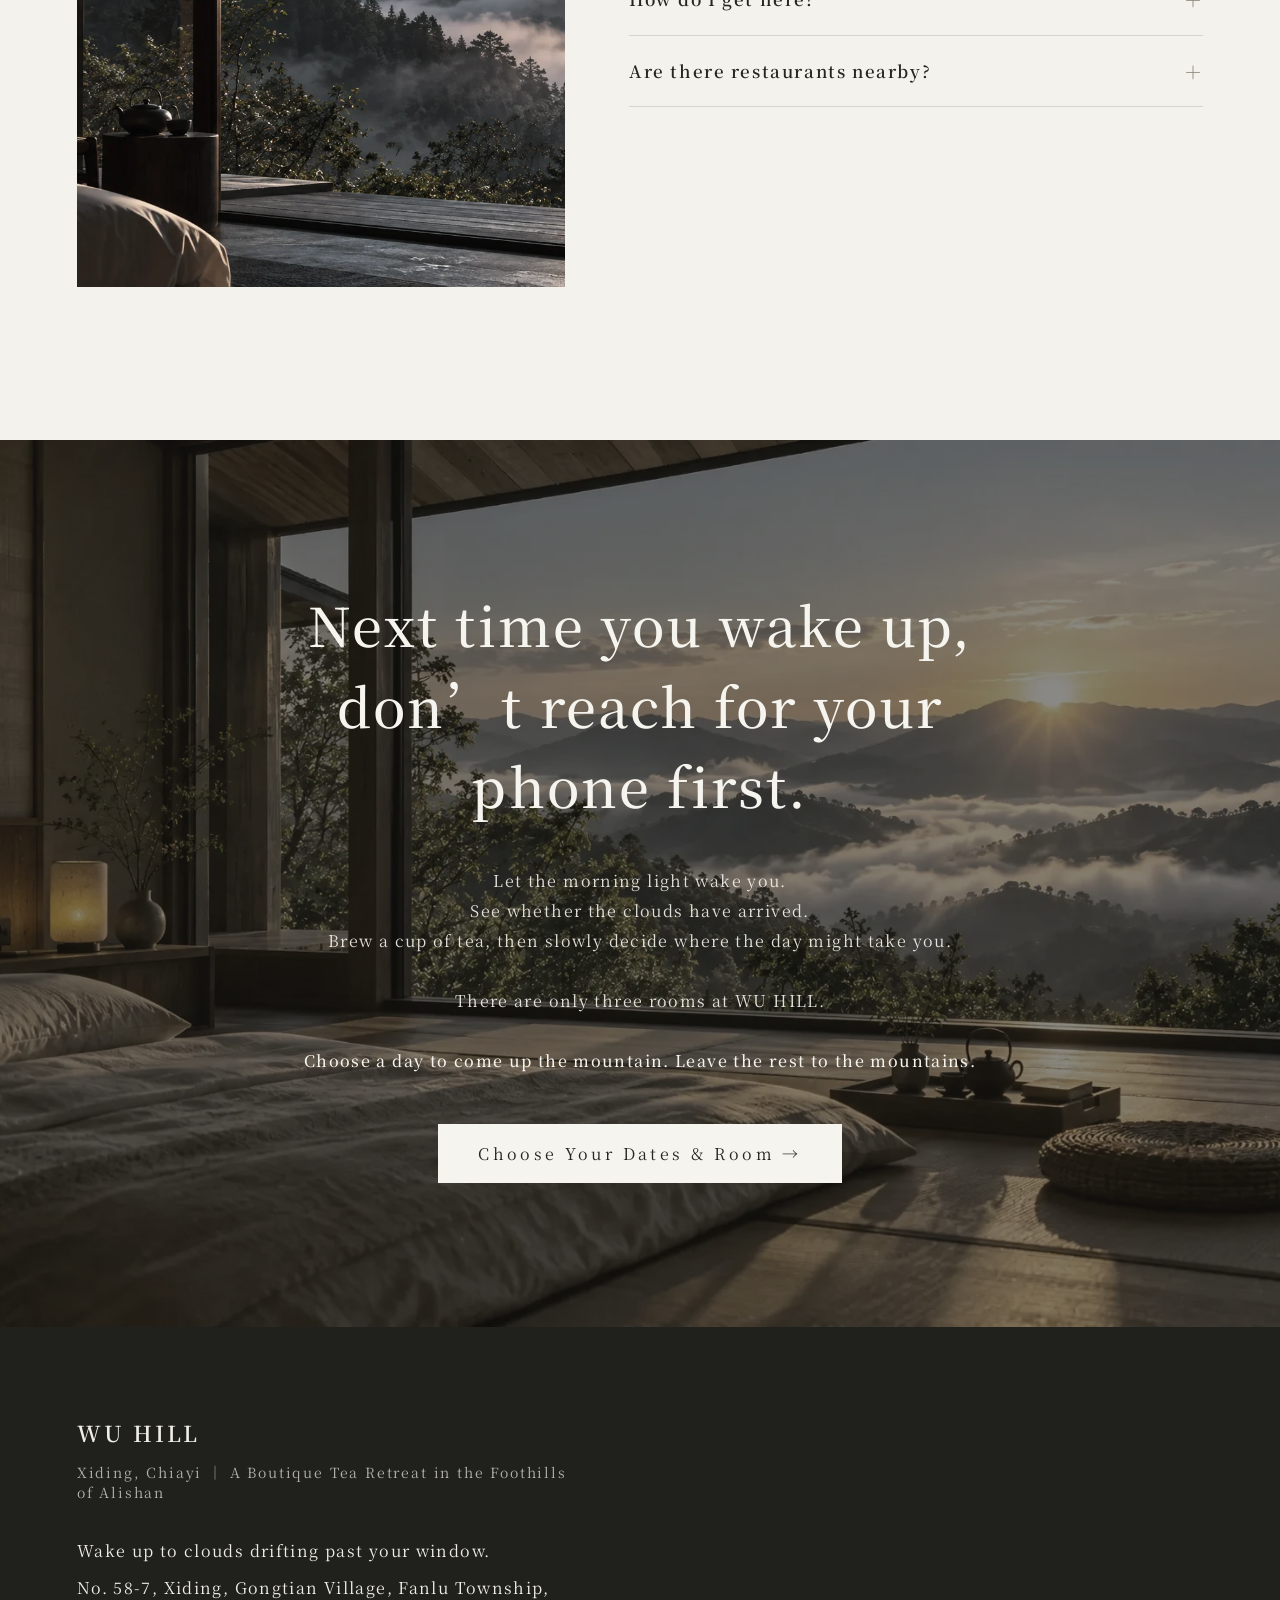
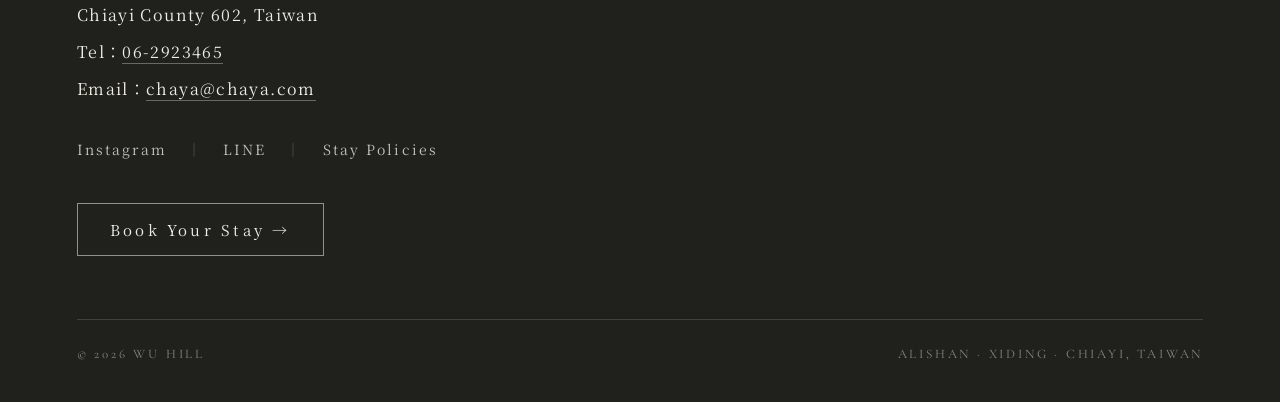
==== commit 3e51b870: "Add files via upload" ====
--- a/en/index.html
+++ b/en/index.html
@@ -89,11 +89,16 @@
 }
 
 
-/* FAQ：桌機收合狀態的題目列與左側照片對齊、總高度收在照片範圍內 */
+/* FAQ：題目列與左側照片同一列，第一題上緣自動對齊照片上緣 */
 @media (min-width:821px){
-  [data-faq-grid] > div:last-child{padding-top:clamp(64px,11.5vw,158px)}
-  [data-faq-grid] summary{padding:17px 0 !important}
+  [data-faq-head]{margin-bottom:0}
+  [data-faq-grid] summary{padding:20px 0 !important}
   [data-faq-grid] details p{padding-bottom:22px !important}
+}
+@media (max-width:820px){
+  [data-faq-grid]{grid-template-rows:auto !important}
+  [data-faq-grid] > div{grid-column:1 !important;grid-row:auto !important}
+  [data-faq-photo]{margin-bottom:28px}
 }
 /* ---- 平板 / tablet ---- */
 @media (max-width:1024px){
@@ -170,7 +175,7 @@
         <a href="#spots" style="color:#4D4A43;white-space:nowrap">Nearby</a>
         <a href="#faq" style="color:#4D4A43;white-space:nowrap">FAQ</a>
       </span>
-      <a href="#booking" style="border:1px solid #55684F;background:#55684F;padding:9px 16px;color:#F4F2EC;letter-spacing:0.096em;white-space:nowrap;flex:0 0 auto" data-hover="background:#3E4E3A;border-color:#3E4E3A;color:#F4F2EC">Book Now</a>
+      <a href="https://08wuhill.vercel.app/reserve/e.html" target="_blank" rel="noopener" style="border:1px solid #55684F;background:#55684F;padding:9px 16px;color:#F4F2EC;letter-spacing:0.096em;white-space:nowrap;flex:0 0 auto" data-hover="background:#3E4E3A;border-color:#3E4E3A;color:#F4F2EC">Book Now</a>
       <span class="wh-nav-lang">
         <a href="../index.html" style="color:#6E6B61;padding:6px 10px;border-radius:2px" data-hover="background:#55684F;color:#F4F2EC">中</a>
         <span style="background:#55684F;color:#F4F2EC;padding:6px 10px;border-radius:2px">English</span>
@@ -213,7 +218,7 @@
         <p style="margin:0;letter-spacing:0.18em">Three guest rooms. One restored tea factory.</p>
         <p style="margin:0;letter-spacing:0.18em">Sunrise, tea, and a day that moves a little slower.</p>
       </div>
-      <a href="#booking" style="border:1px solid rgba(246,244,238,0.7);color:#F6F4EE;padding:16px 34px;font-size:15px;letter-spacing:0.216em;white-space:nowrap;flex:0 0 auto" data-hover="background:#F0DFA0;border-color:#F0DFA0;color:#26261F">Book Your Stay →</a>
+      <a href="https://08wuhill.vercel.app/reserve/e.html" target="_blank" rel="noopener" style="border:1px solid rgba(246,244,238,0.7);color:#F6F4EE;padding:16px 34px;font-size:15px;letter-spacing:0.216em;white-space:nowrap;flex:0 0 auto" data-hover="background:#F0DFA0;border-color:#F0DFA0;color:#26261F">Book Your Stay →</a>
     </div>
   </div>
 </section>
@@ -317,7 +322,7 @@
           <p style="margin:0 0 32px">The first room to meet the morning light.<br>A wide picture window opens toward the valley,<br>with a private terrace for two who would happily spend most of the day right here.</p>
         </div>
         <div style="margin:0 0 32px;padding-top:26px;border-top:1px solid rgba(38,38,31,0.14);font-size:14px;letter-spacing:0.151em;color:#6E6B61;line-height:1.68;display:flex;flex-wrap:wrap;align-items:center;column-gap:14px;row-gap:8px"><span style="white-space:nowrap">2 Guests</span><span aria-hidden="true" style="color:rgba(38,38,31,0.25)">｜</span><span style="white-space:nowrap">1 King Bed</span><span aria-hidden="true" style="color:rgba(38,38,31,0.25)">｜</span><span style="white-space:nowrap">Private Terrace</span><span aria-hidden="true" style="color:rgba(38,38,31,0.25)">｜</span><span style="white-space:nowrap">Mountain View Bath</span></div>
-        <a href="#booking" style="font-size:15px;letter-spacing:0.194em;border-bottom:1px solid rgba(38,38,31,0.4);padding-bottom:6px">Check Availability →</a>
+        <a href="https://08wuhill.vercel.app/reserve/e.html" target="_blank" rel="noopener" style="font-size:15px;letter-spacing:0.194em;border-bottom:1px solid rgba(38,38,31,0.4);padding-bottom:6px">Check Availability →</a>
       </div>
     </article>
 
@@ -328,7 +333,7 @@
           <p style="margin:0 0 32px">Instead of distant mountains, your window opens directly<br>onto rows of tea fields flowing down the hillside.<br><br>Brew a pot of tea in the afternoon<br>and simply stay by the window.</p>
         </div>
         <div style="margin:0 0 32px;padding-top:26px;border-top:1px solid rgba(38,38,31,0.14);font-size:14px;letter-spacing:0.151em;color:#6E6B61;line-height:1.68;display:flex;flex-wrap:wrap;align-items:center;column-gap:14px;row-gap:8px"><span style="white-space:nowrap">2 Guests</span><span aria-hidden="true" style="color:rgba(38,38,31,0.25)">｜</span><span style="white-space:nowrap">1 King Bed</span><span aria-hidden="true" style="color:rgba(38,38,31,0.25)">｜</span><span style="white-space:nowrap">Tea Garden View</span><span aria-hidden="true" style="color:rgba(38,38,31,0.25)">｜</span><span style="white-space:nowrap">Window-side Tea Space</span></div>
-        <a href="#booking" style="font-size:15px;letter-spacing:0.194em;border-bottom:1px solid rgba(38,38,31,0.4);padding-bottom:6px">Check Availability →</a>
+        <a href="https://08wuhill.vercel.app/reserve/e.html" target="_blank" rel="noopener" style="font-size:15px;letter-spacing:0.194em;border-bottom:1px solid rgba(38,38,31,0.4);padding-bottom:6px">Check Availability →</a>
       </div>
       <div data-reveal>
         <div style="position:relative;width:100%;aspect-ratio:5/4;overflow:hidden;background:#E4E1D9">
@@ -375,7 +380,7 @@
           <p style="margin:0 0 32px">A room made for sharing the mountains together.<br><br>Two queen beds and a generous living area<br>make it ideal for friends or a small family.</p>
         </div>
         <div style="margin:0 0 32px;padding-top:26px;border-top:1px solid rgba(38,38,31,0.14);font-size:14px;letter-spacing:0.151em;color:#6E6B61;line-height:1.68;display:flex;flex-wrap:wrap;align-items:center;column-gap:14px;row-gap:8px"><span style="white-space:nowrap">2–4 Guests</span><span aria-hidden="true" style="color:rgba(38,38,31,0.25)">｜</span><span style="white-space:nowrap">2 Queen Beds</span><span aria-hidden="true" style="color:rgba(38,38,31,0.25)">｜</span><span style="white-space:nowrap">Mountain View</span><span aria-hidden="true" style="color:rgba(38,38,31,0.25)">｜</span><span style="white-space:nowrap">Private Living Area</span></div>
-        <a href="#booking" style="font-size:15px;letter-spacing:0.194em;border-bottom:1px solid rgba(38,38,31,0.4);padding-bottom:6px">Check Availability →</a>
+        <a href="https://08wuhill.vercel.app/reserve/e.html" target="_blank" rel="noopener" style="font-size:15px;letter-spacing:0.194em;border-bottom:1px solid rgba(38,38,31,0.4);padding-bottom:6px">Check Availability →</a>
       </div>
     </article>
   </div>
@@ -391,7 +396,7 @@
       <p style="margin:0">Private Bathroom ／ Heating &amp; Air Conditioning ／ Wi-Fi ／ Refrigerator</p>
       <p style="margin:0">Hair Dryer ／ Bath Amenities ／ Towels ／ Electric Kettle</p>
       <p style="margin:0 0 40px">WU HILL High Mountain Tea ／ Daily Breakfast</p>
-      <a href="#booking" style="font-size:15px;letter-spacing:0.194em;border-bottom:1px solid rgba(38,38,31,0.4);padding-bottom:6px">View All Rooms &amp; Availability →</a>
+      <a href="https://08wuhill.vercel.app/reserve/e.html" target="_blank" rel="noopener" style="font-size:15px;letter-spacing:0.194em;border-bottom:1px solid rgba(38,38,31,0.4);padding-bottom:6px">View All Rooms &amp; Availability →</a>
     </div>
   </div>
 </section>
@@ -513,13 +518,15 @@
 
 <!-- ===== 常見問題 / FAQ（可折疊） ===== -->
 <section id="faq" style="padding:clamp(115px,17vh,230px) clamp(24px,6vw,80px)">
-  <div data-faq-grid style="max-width:1240px;margin:0 auto;display:grid;grid-template-columns:minmax(260px,0.85fr) minmax(300px,1fr);gap:clamp(36px,5vw,90px);align-items:stretch">
-    <div data-reveal>
+  <div data-faq-grid style="max-width:1240px;margin:0 auto;display:grid;grid-template-columns:minmax(260px,0.85fr) minmax(300px,1fr);grid-template-rows:auto auto;gap:0 clamp(36px,5vw,90px);align-items:start">
+    <div data-reveal data-faq-head style="grid-column:1;grid-row:1">
       <p style="margin:0 0 26px;font-size:13px;letter-spacing:0.324em;color:#8A8578">FAQ</p>
       <h2 style="margin:0 0 40px;font-weight:500;font-size:clamp(26px,3.4vw,42px);line-height:1.55;letter-spacing:0.039em">Your first stay at WU HILL?</h2>
+    </div>
+    <div data-reveal data-faq-photo style="grid-column:1;grid-row:2">
       <img src="../assets/cloud-window.webp" alt="Sea of clouds beyond the window" loading="lazy" style="width:100%;aspect-ratio:4/5;object-fit:cover">
     </div>
-    <div data-reveal data-faq-list style="display:flex;flex-direction:column;justify-content:space-between;align-self:stretch">
+    <div data-reveal data-faq-list style="grid-column:2;grid-row:2;display:flex;flex-direction:column">
       <details style="border-top:1px solid rgba(38,38,31,0.14)">
         <summary style="list-style:none;cursor:pointer;display:flex;align-items:center;justify-content:space-between;gap:20px;padding:26px 0;font-weight:600;font-size:17px;letter-spacing:0.094em;line-height:1.8;color:#26261F">
           <span>Will I definitely see the sunrise or sea of clouds?</span>
@@ -577,7 +584,7 @@
       <p style="margin:0 0 30px">There are only three rooms at WU HILL.</p>
       <p style="margin:0 0 48px;color:#F6F4EE;font-weight:500">Choose a day to come up the mountain. Leave the rest to the mountains.</p>
     </div>
-    <a href="#booking" style="display:inline-block;background:#F6F4EE;color:#26261F;padding:18px 40px;font-size:16px;letter-spacing:0.216em" data-hover="background:#F0DFA0;color:#26261F">Choose Your Dates &amp; Room →</a>
+    <a href="https://08wuhill.vercel.app/reserve/e.html" target="_blank" rel="noopener" style="display:inline-block;background:#F6F4EE;color:#26261F;padding:18px 40px;font-size:16px;letter-spacing:0.216em" data-hover="background:#F0DFA0;color:#26261F">Choose Your Dates &amp; Room →</a>
   </div>
 </section>
 
@@ -598,7 +605,7 @@
         <a href="#info" style="color:rgba(239,237,229,0.78)">Stay Policies</a>
       </div>
       <p style="margin:44px 0 0">
-        <a href="#booking" style="display:inline-block;border:1px solid rgba(239,237,229,0.55);color:#EFEDE5;padding:15px 32px;font-size:15px;letter-spacing:0.216em" data-hover="background:#F0DFA0;border-color:#F0DFA0;color:#20211C">Book Your Stay →</a>
+        <a href="https://08wuhill.vercel.app/reserve/e.html" target="_blank" rel="noopener" style="display:inline-block;border:1px solid rgba(239,237,229,0.55);color:#EFEDE5;padding:15px 32px;font-size:15px;letter-spacing:0.216em" data-hover="background:#F0DFA0;border-color:#F0DFA0;color:#20211C">Book Your Stay →</a>
       </p>
     </div>
     <div>
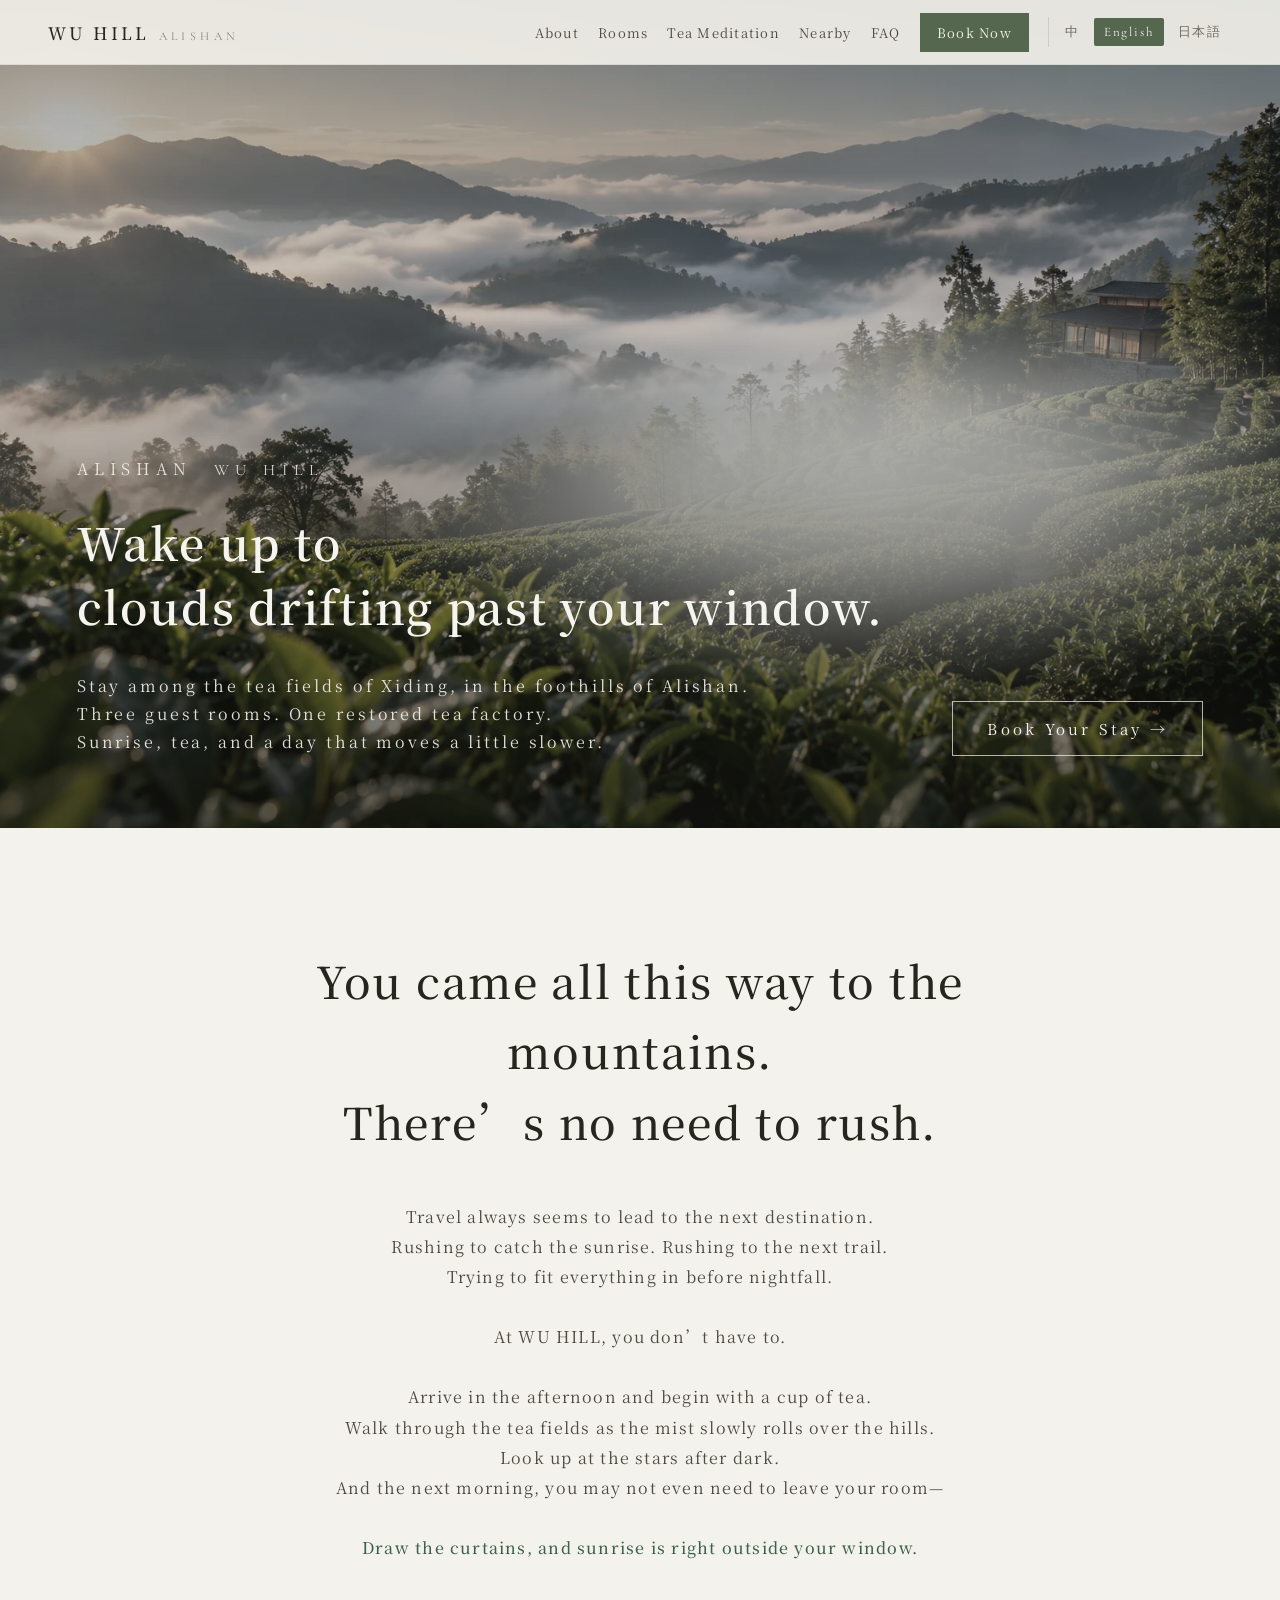
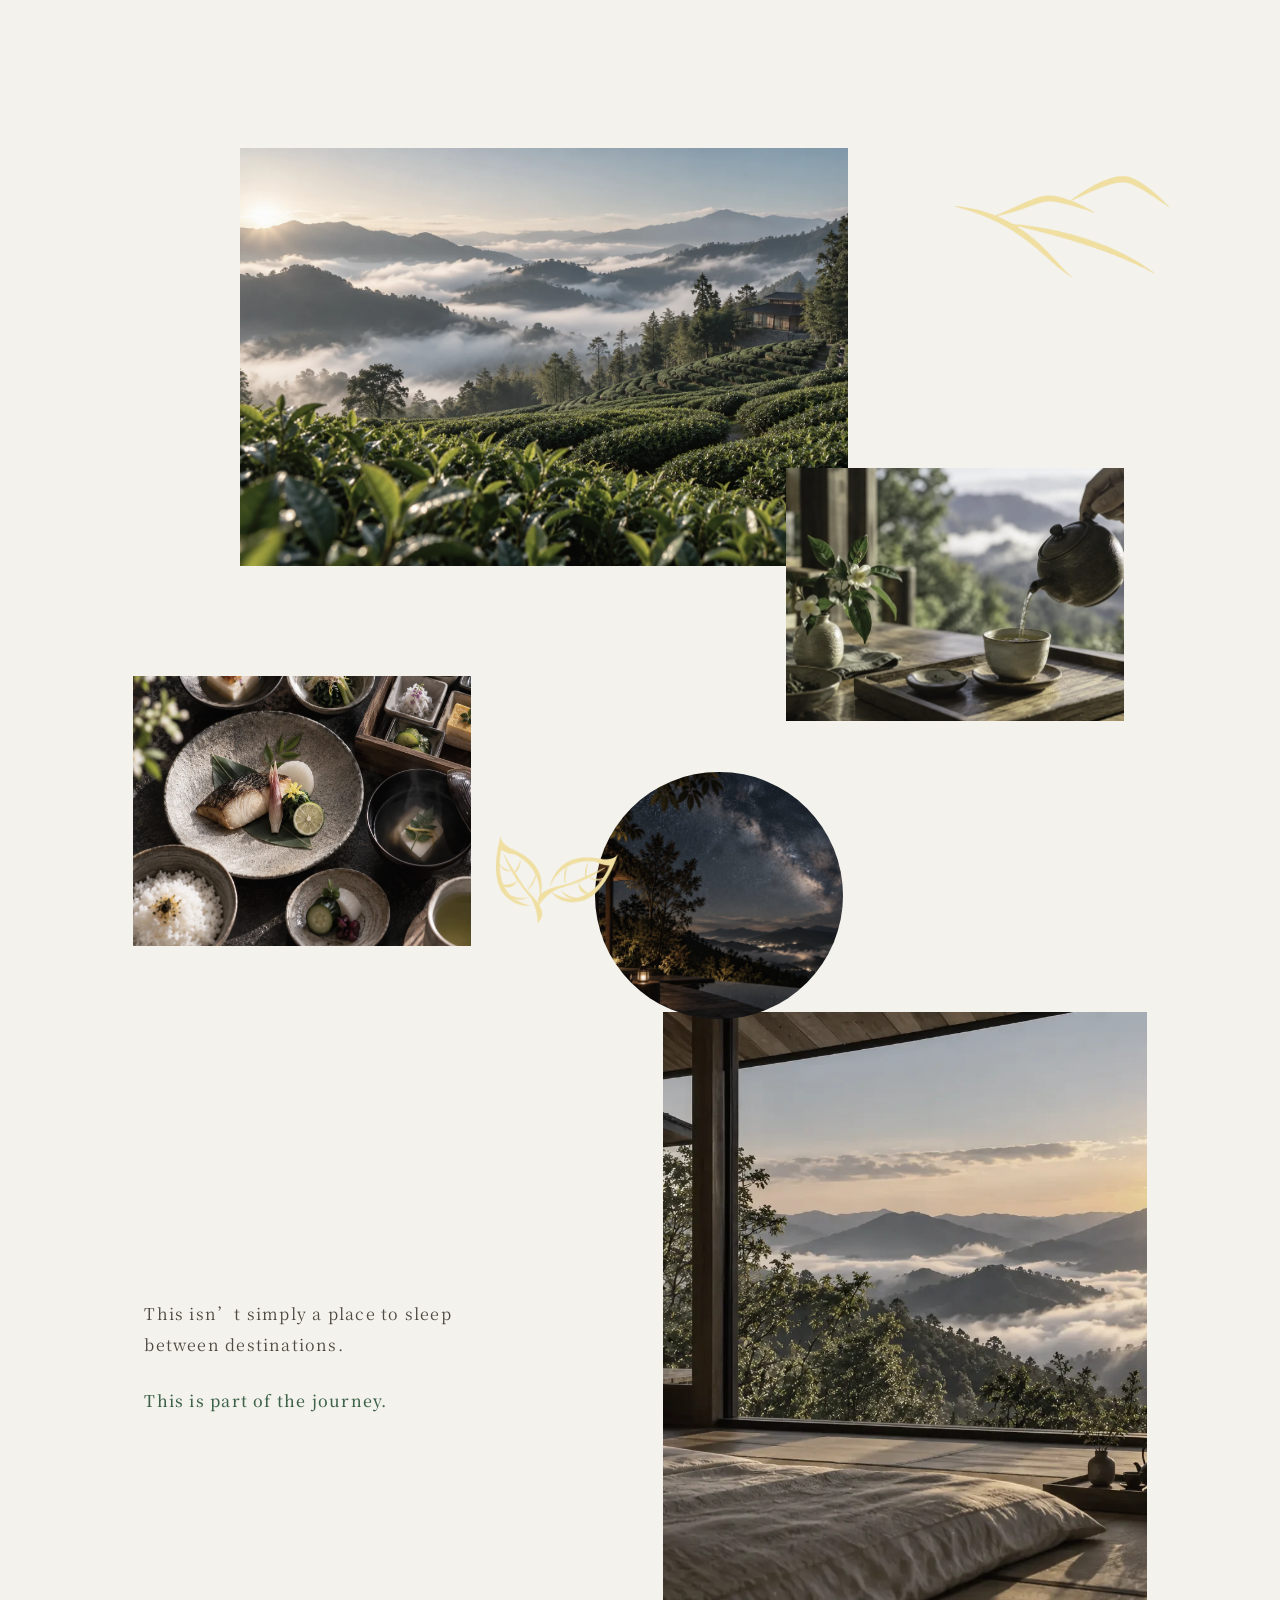
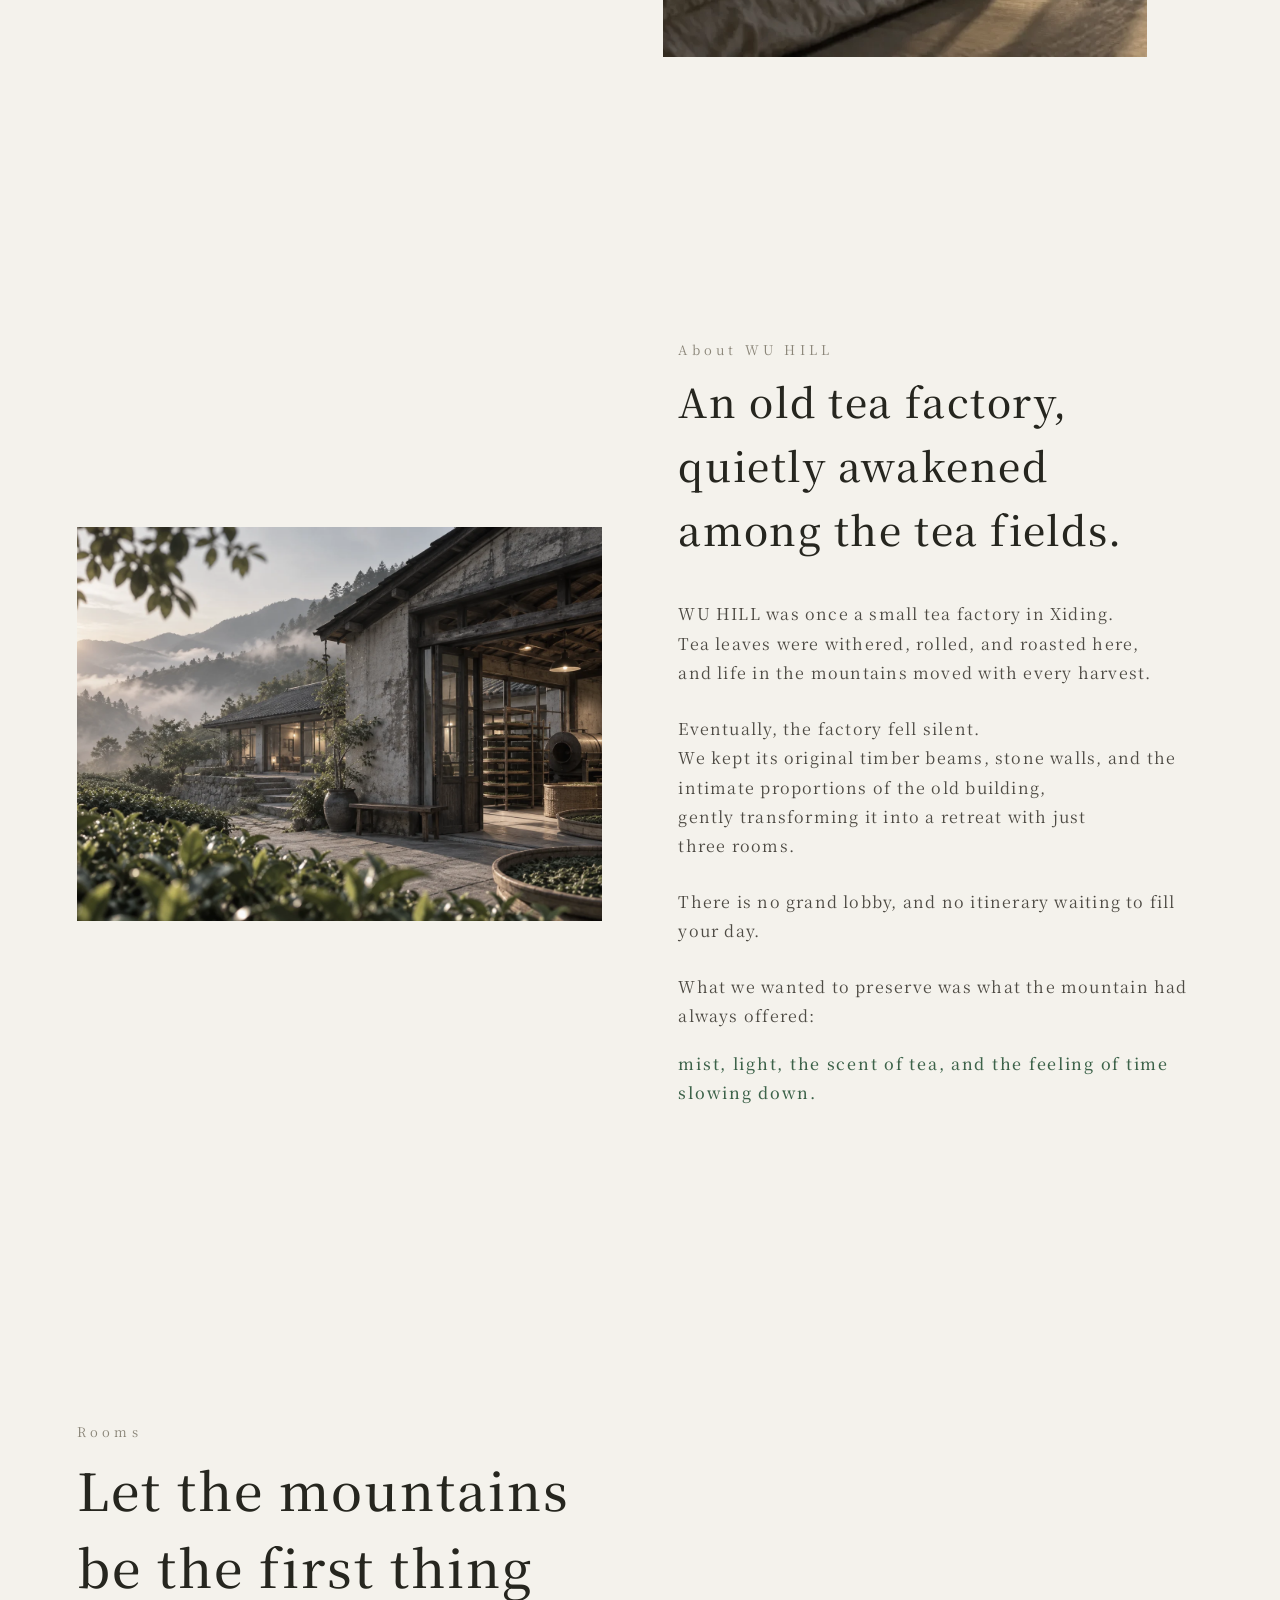
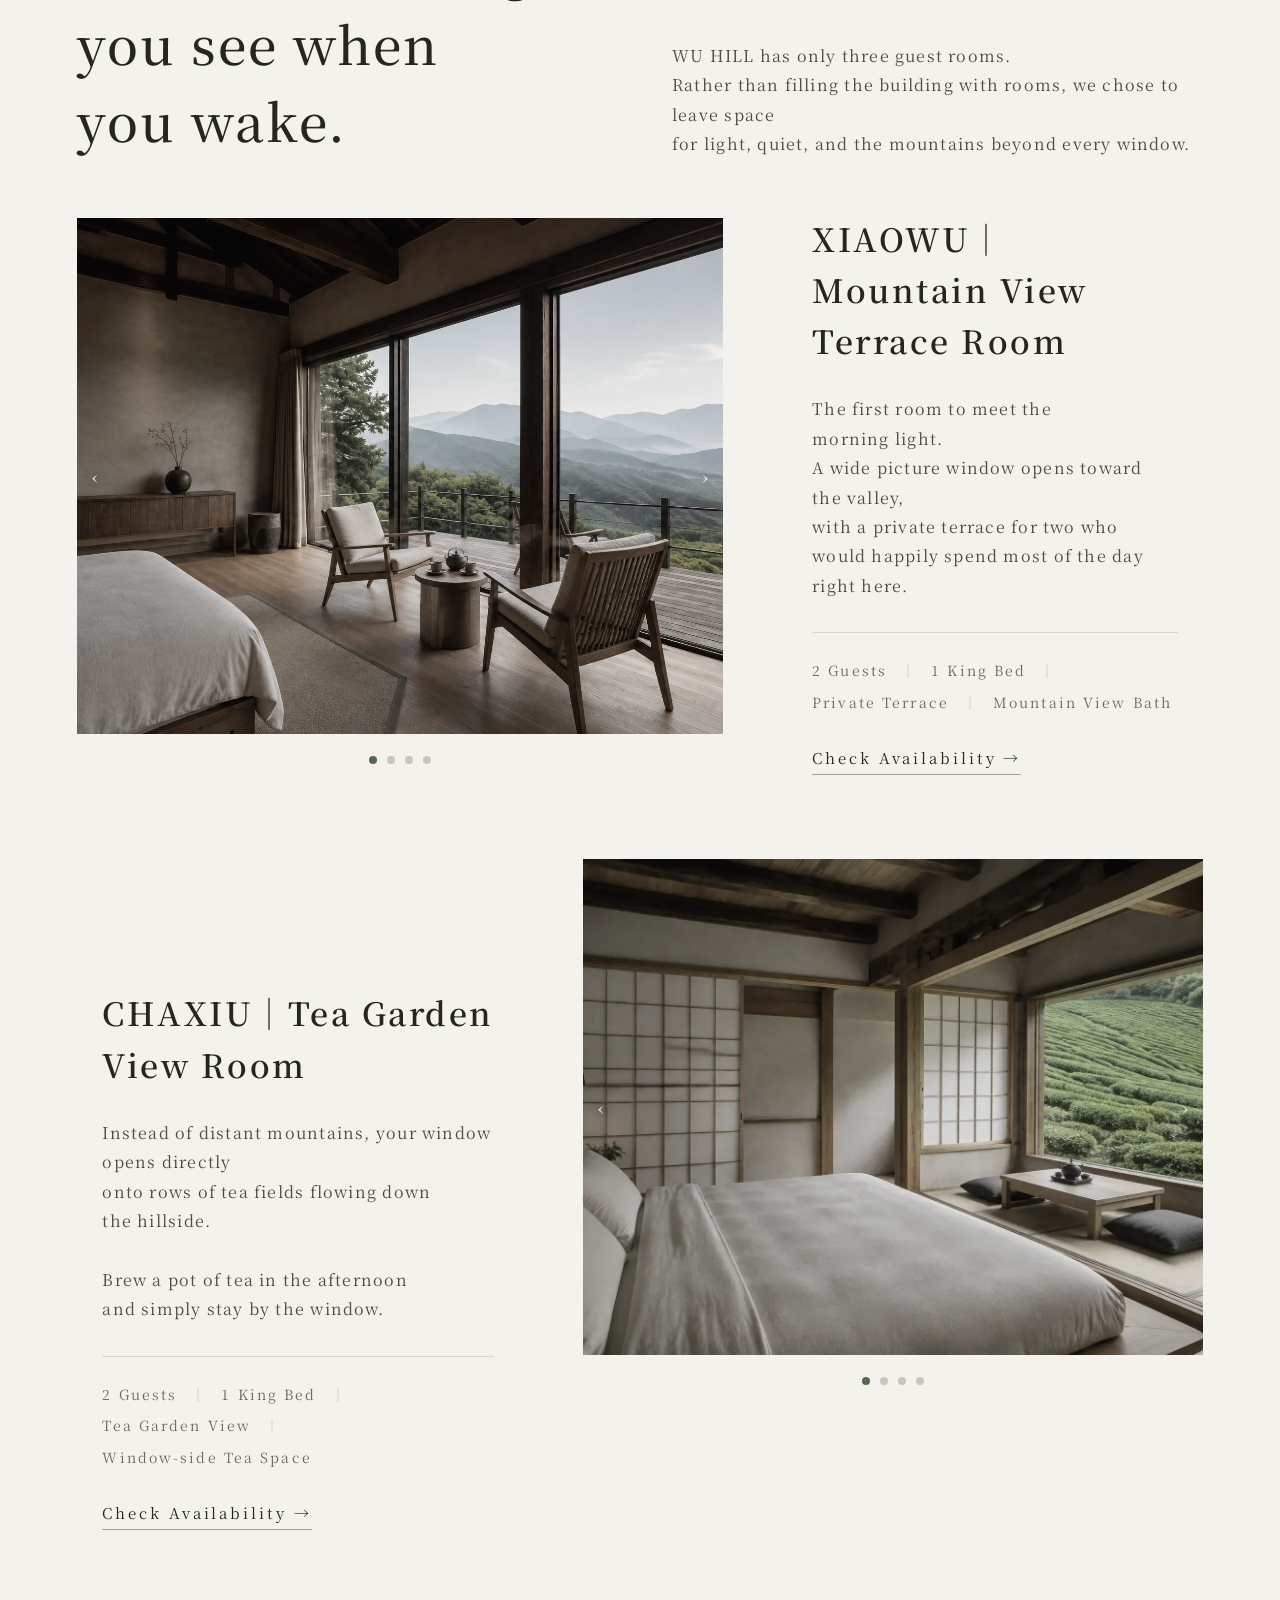
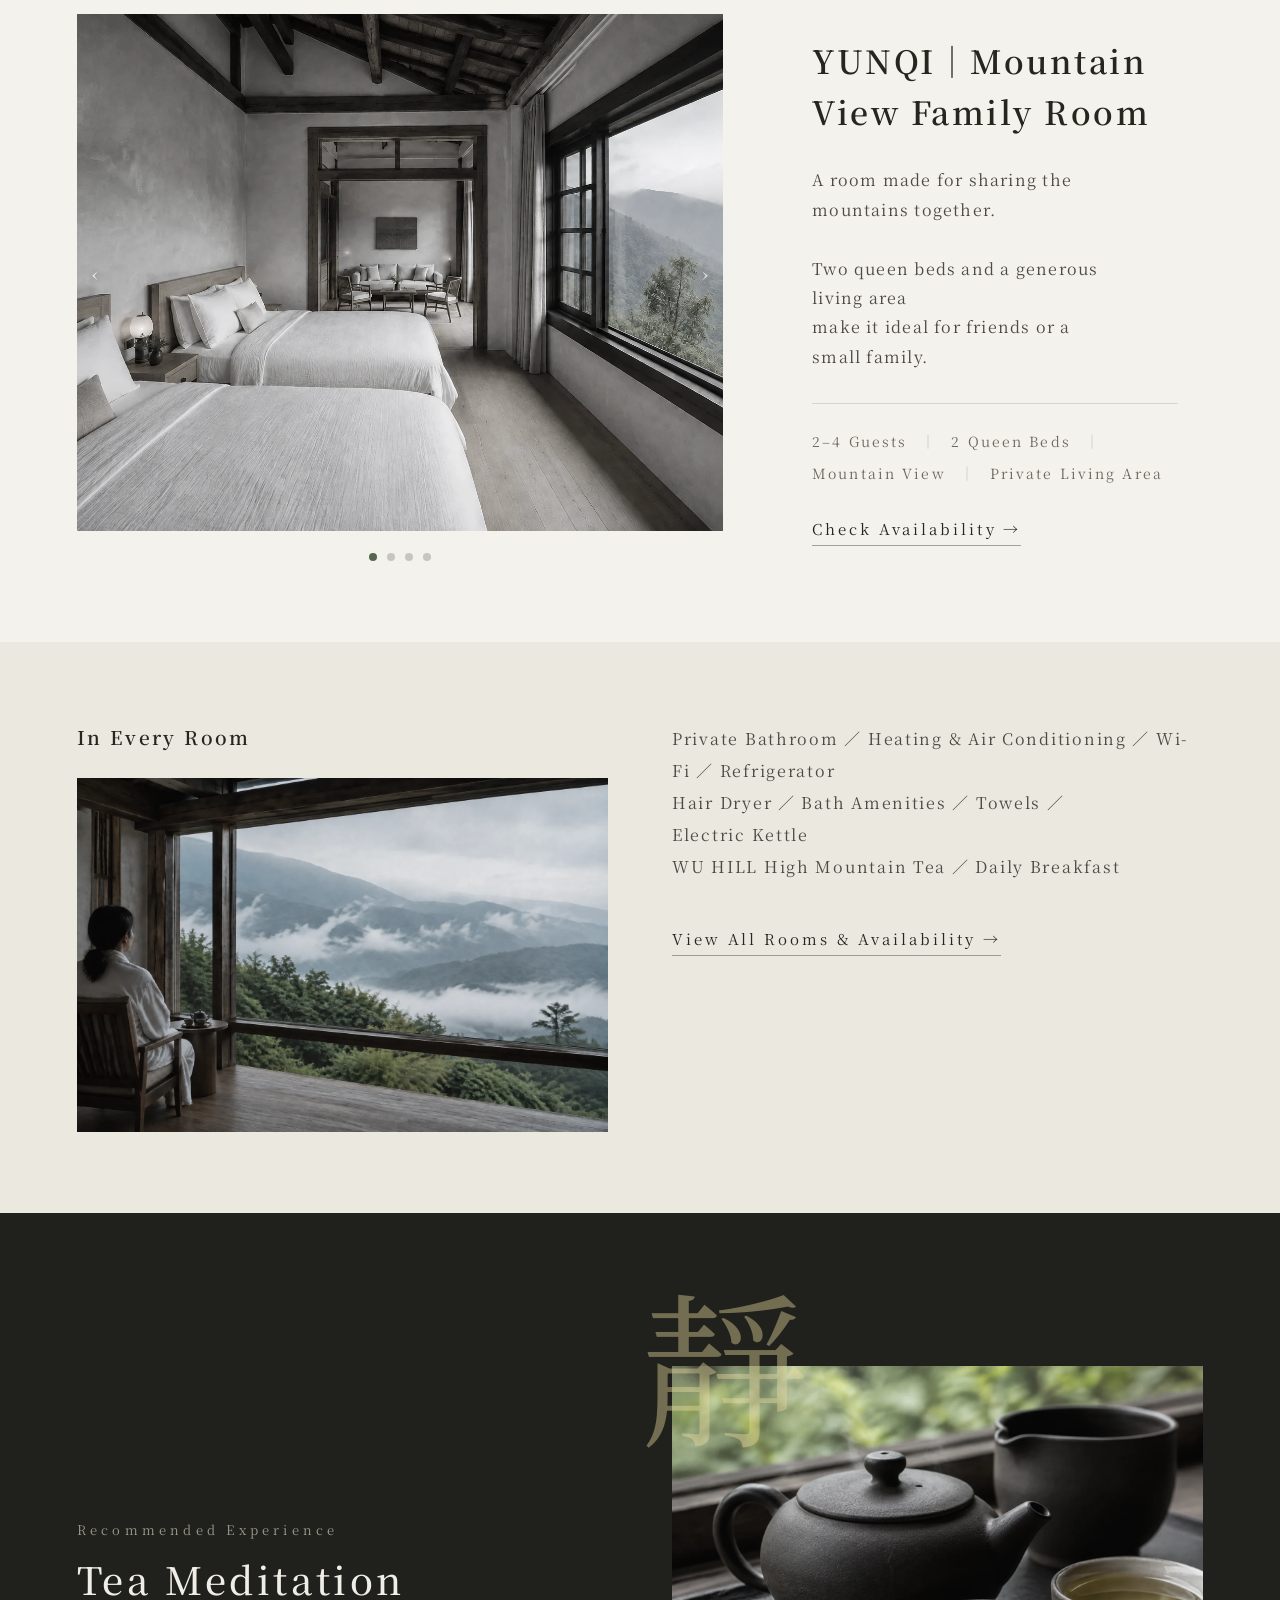
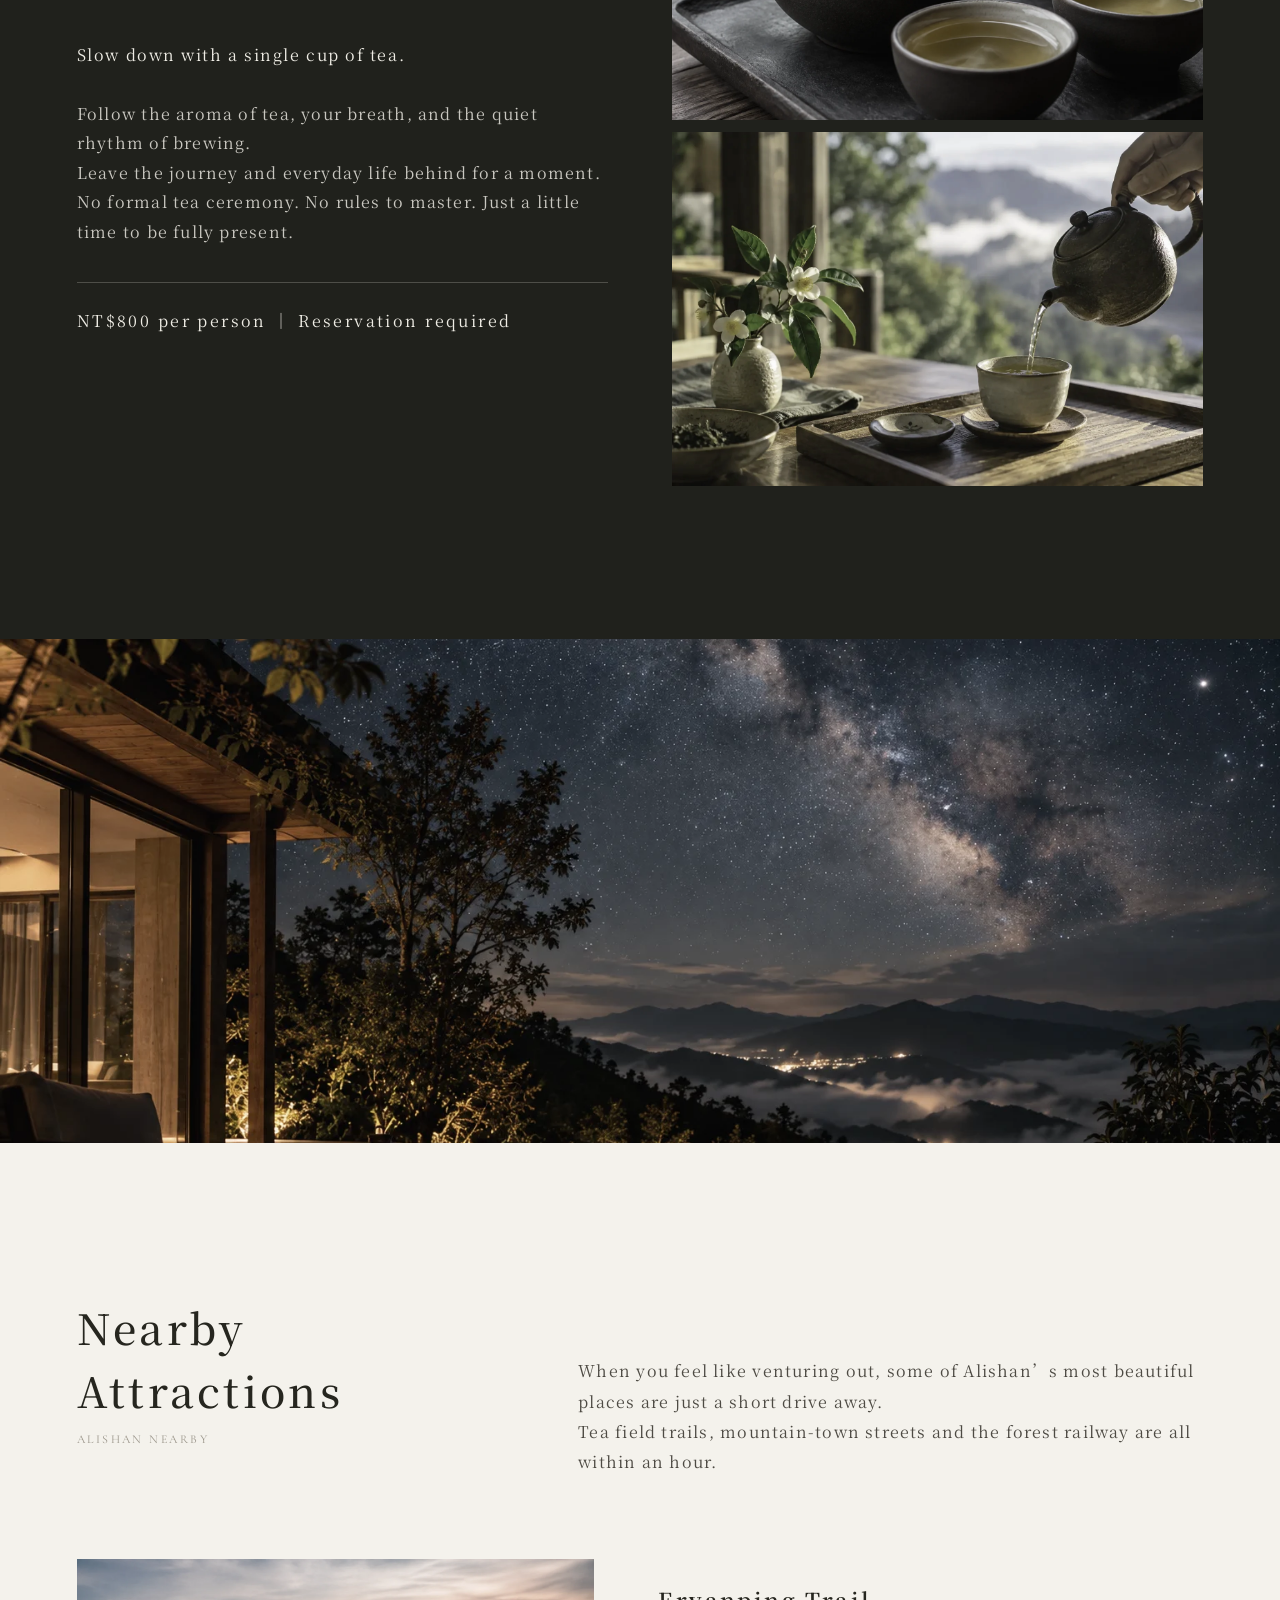
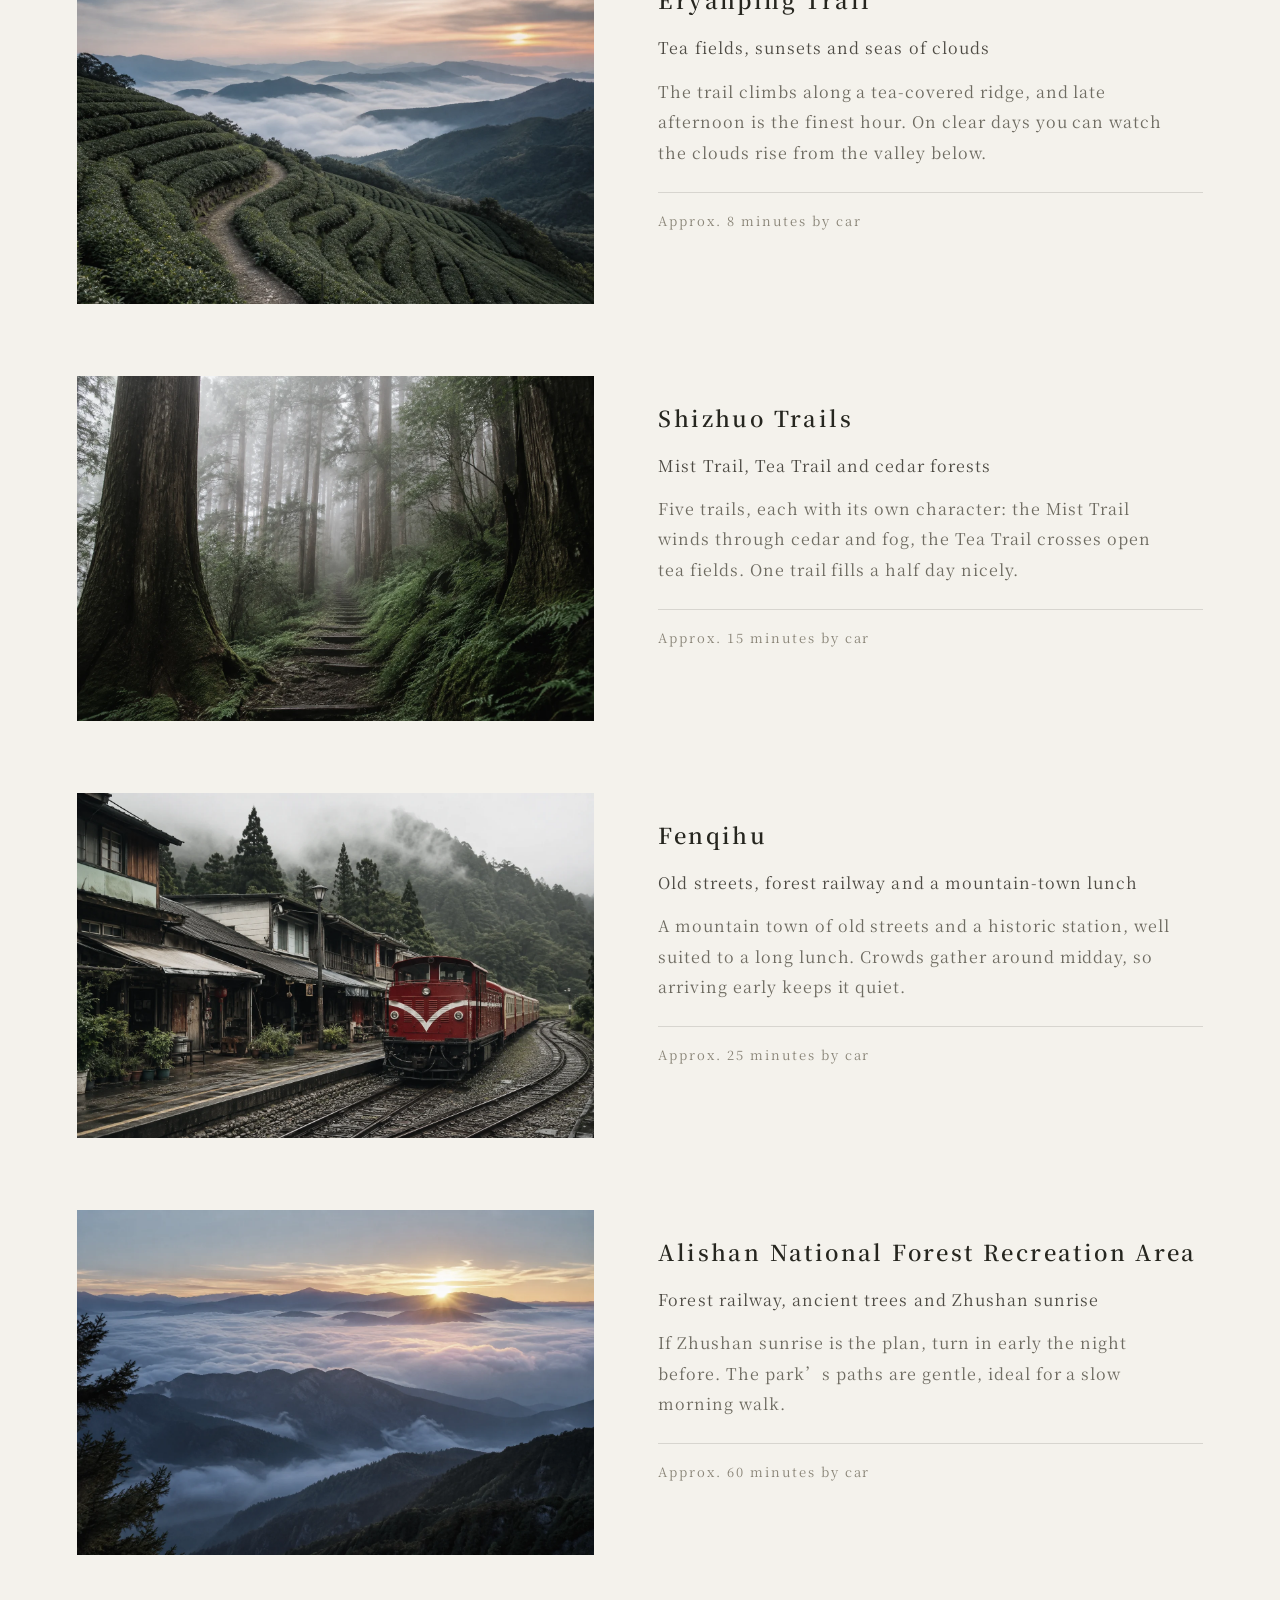
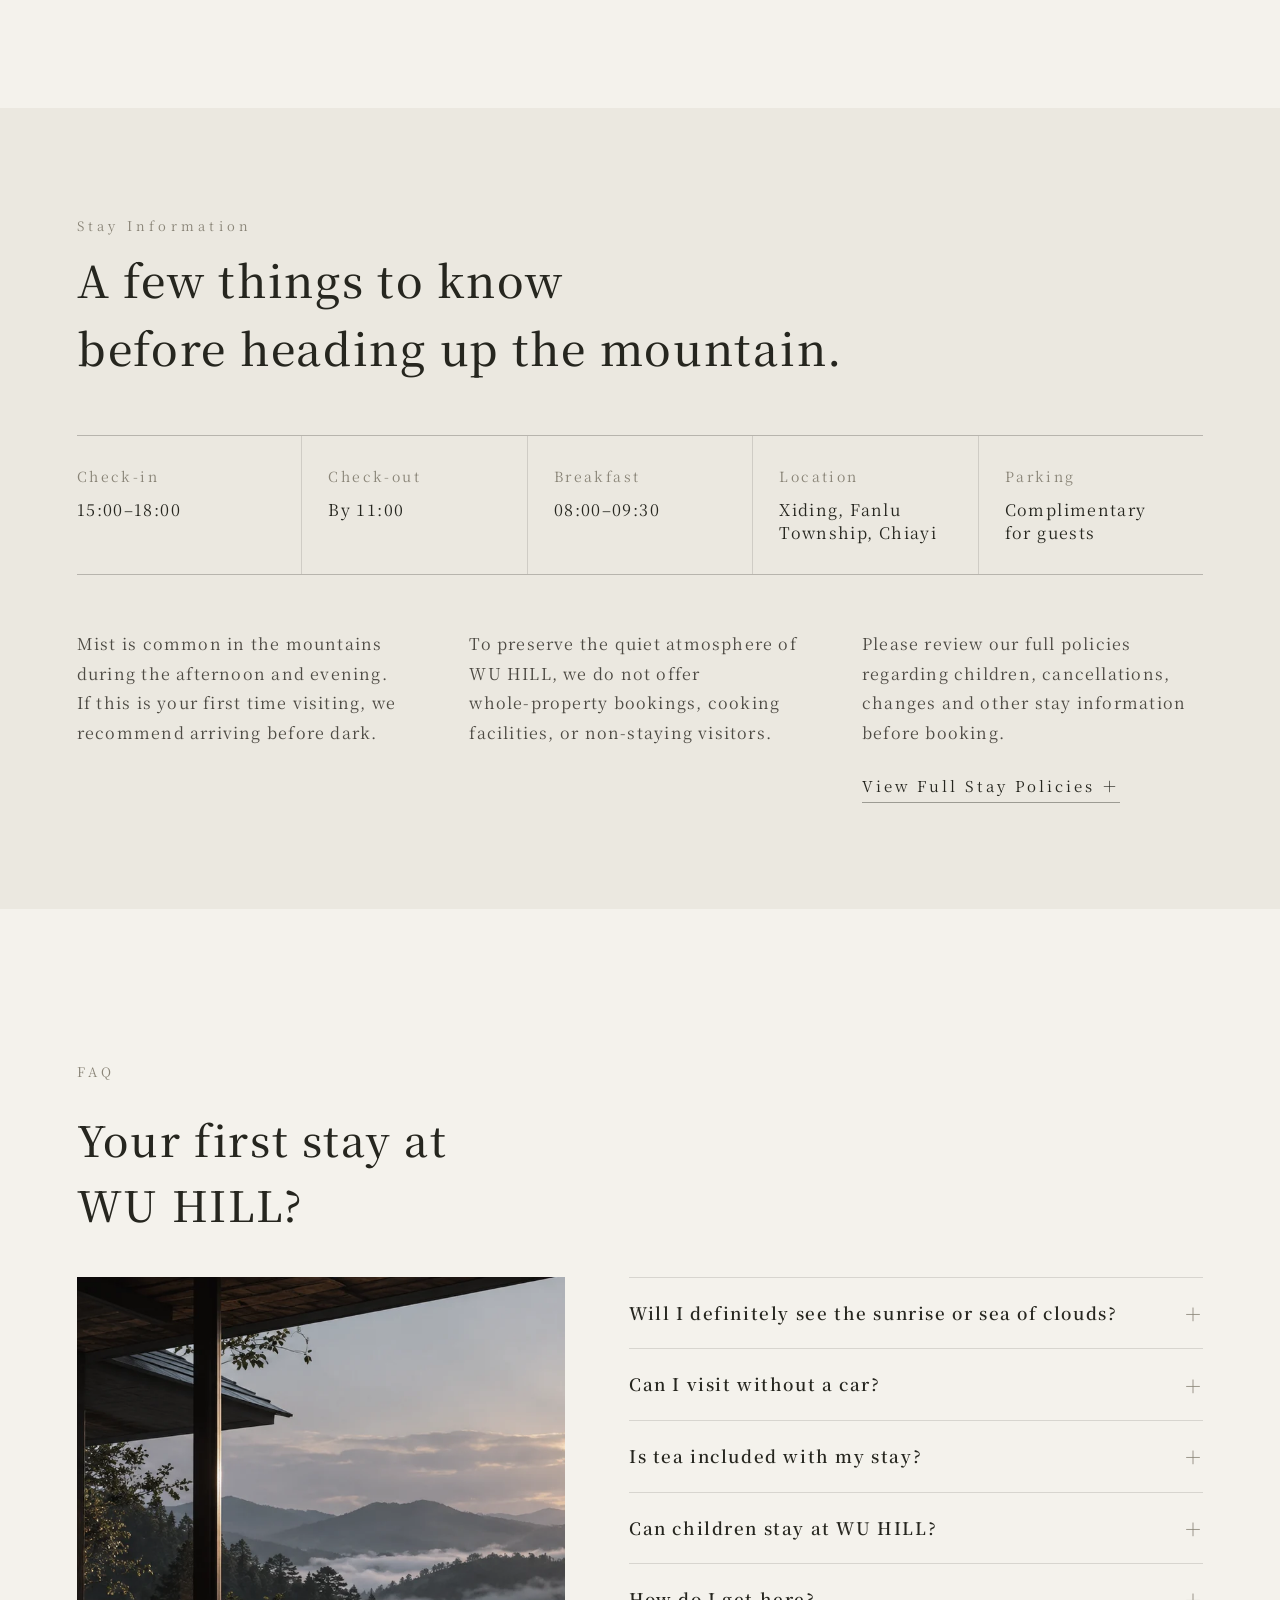
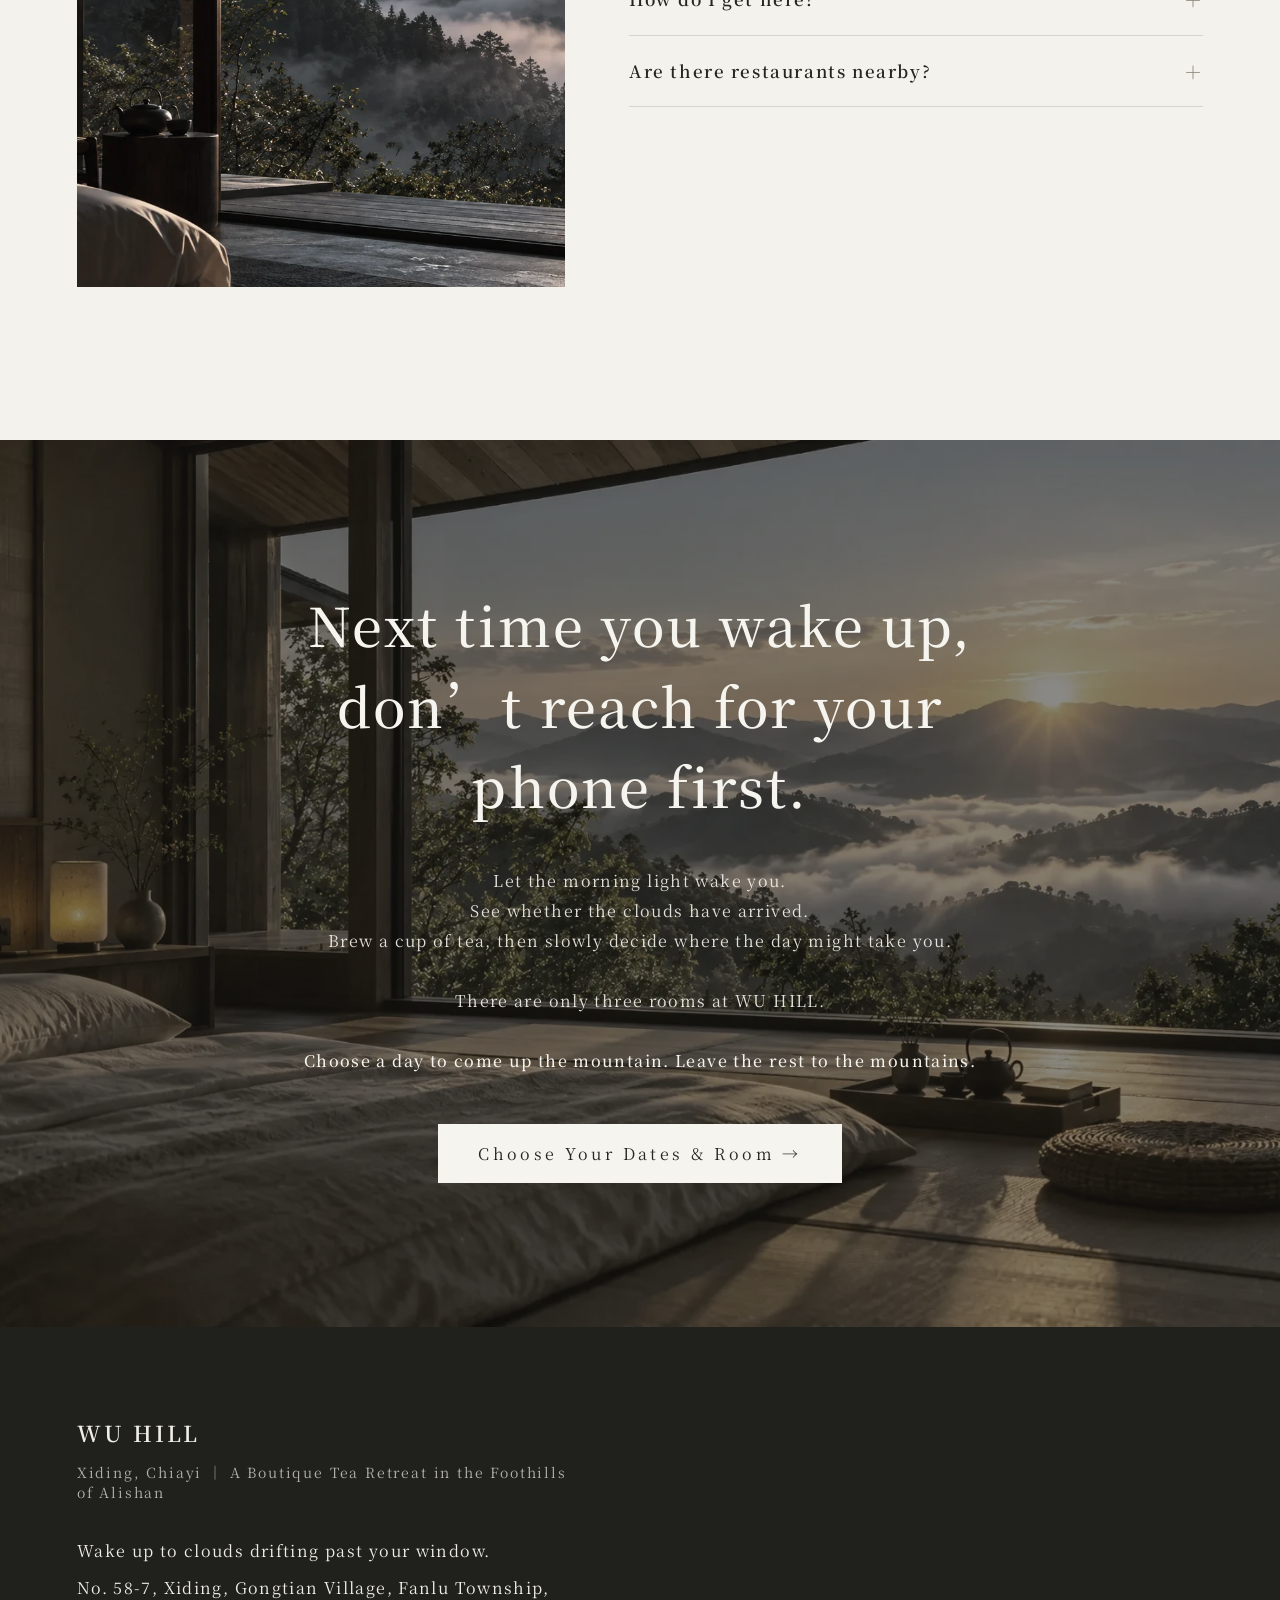
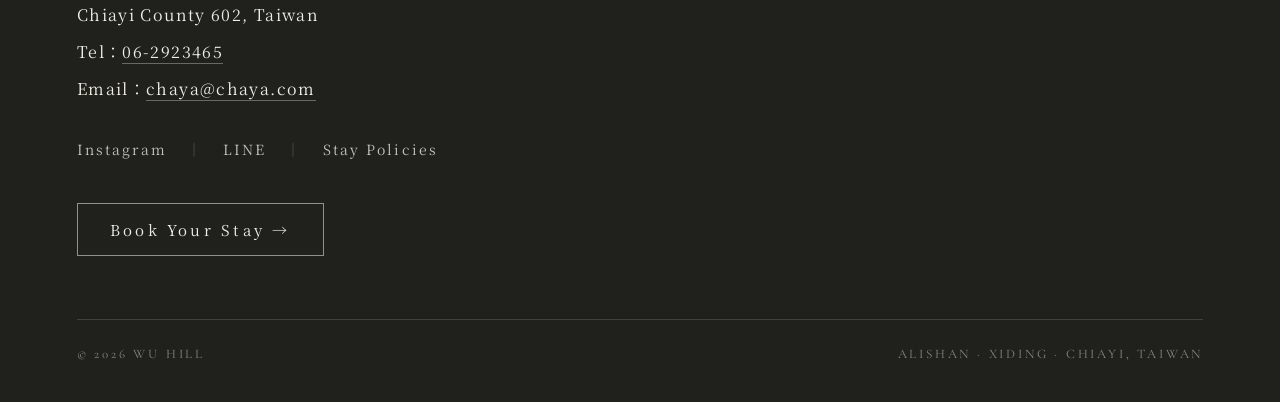
==== commit ce7f8de7: "Add files via upload" ====
--- a/en/index.html
+++ b/en/index.html
@@ -130,7 +130,7 @@
   [data-collage] [data-cfig]:not(figure){width:48% !important;font-size:clamp(13px,3.4vw,16px) !important}
 }
 @media (prefers-reduced-motion: reduce){
-  [data-mist]{animation:none !important;opacity:0.28 !important}
+  [data-mist]{display:none !important}
 }
 
 /* ---- 導覽列 ---- */
@@ -175,7 +175,7 @@
         <a href="#spots" style="color:#4D4A43;white-space:nowrap">Nearby</a>
         <a href="#faq" style="color:#4D4A43;white-space:nowrap">FAQ</a>
       </span>
-      <a href="https://08wuhill.vercel.app/reserve/e.html" target="_blank" rel="noopener" style="border:1px solid #55684F;background:#55684F;padding:9px 16px;color:#F4F2EC;letter-spacing:0.096em;white-space:nowrap;flex:0 0 auto" data-hover="background:#3E4E3A;border-color:#3E4E3A;color:#F4F2EC">Book Now</a>
+      <a href="https://08wuhill.vercel.app/reserve/en.html" target="_blank" rel="noopener" style="border:1px solid #55684F;background:#55684F;padding:9px 16px;color:#F4F2EC;letter-spacing:0.096em;white-space:nowrap;flex:0 0 auto" data-hover="background:#3E4E3A;border-color:#3E4E3A;color:#F4F2EC">Book Now</a>
       <span class="wh-nav-lang">
         <a href="../index.html" style="color:#6E6B61;padding:6px 10px;border-radius:2px" data-hover="background:#55684F;color:#F4F2EC">中</a>
         <span style="background:#55684F;color:#F4F2EC;padding:6px 10px;border-radius:2px">English</span>
@@ -207,7 +207,7 @@
   <img data-slideshow data-hero-slide="0" src="../assets/hero.webp" alt="WU HILL: morning tea in the mountains" fetchpriority="high" style="position:absolute;inset:0;width:100%;height:100%;object-fit:cover;opacity:1;transition:opacity 2s ease-in-out">
   <img data-slideshow data-hero-slide="1" src="../assets/tea-field-dawn.webp" alt="Tea fields at Xiding with morning clouds" loading="lazy" style="position:absolute;inset:0;width:100%;height:100%;object-fit:cover;opacity:0;transition:opacity 2s ease-in-out">
   <img data-slideshow data-hero-slide="2" src="../assets/room2-4.webp" alt="Window-side tea space overlooking tea fields" loading="lazy" style="position:absolute;inset:0;width:100%;height:100%;object-fit:cover;opacity:0;transition:opacity 2s ease-in-out">
-  <div data-mist aria-hidden="true" style="position:absolute;inset:-25%;pointer-events:none;background:radial-gradient(34% 22% at 62% 56%,rgba(250,250,247,1) 0%,rgba(250,250,247,0.9) 34%,rgba(250,250,247,0.45) 58%,rgba(250,250,247,0) 80%);filter:blur(20px);animation:wu-mist 15s linear infinite;will-change:transform,opacity"></div>
+  <div data-mist aria-hidden="true" style="position:absolute;inset:-25%;pointer-events:none;background:radial-gradient(34% 22% at 62% 56%,rgba(250,250,247,0.97) 0%,rgba(250,250,247,0.82) 30%,rgba(250,250,247,0.42) 54%,rgba(250,250,247,0) 80%);filter:blur(20px);animation:wu-mist 15s linear infinite;will-change:transform,opacity"></div>
   <div style="position:absolute;inset:0;background:linear-gradient(180deg,rgba(20,20,16,0.42) 0%,rgba(20,20,16,0.18) 38%,rgba(20,20,16,0.68) 100%)"></div>
   <div style="position:relative;max-width:1440px;margin:0 auto;width:100%;color:#F6F4EE">
     <p style="margin:0 0 30px;font-size:16px;letter-spacing:0.367em;color:rgba(246,244,238,0.86)">ALISHAN　<span style="font-family:'Cormorant Garamond',serif;letter-spacing:0.41em">WU HILL</span></p>
@@ -218,7 +218,7 @@
         <p style="margin:0;letter-spacing:0.18em">Three guest rooms. One restored tea factory.</p>
         <p style="margin:0;letter-spacing:0.18em">Sunrise, tea, and a day that moves a little slower.</p>
       </div>
-      <a href="https://08wuhill.vercel.app/reserve/e.html" target="_blank" rel="noopener" style="border:1px solid rgba(246,244,238,0.7);color:#F6F4EE;padding:16px 34px;font-size:15px;letter-spacing:0.216em;white-space:nowrap;flex:0 0 auto" data-hover="background:#F0DFA0;border-color:#F0DFA0;color:#26261F">Book Your Stay →</a>
+      <a href="https://08wuhill.vercel.app/reserve/en.html" target="_blank" rel="noopener" style="border:1px solid rgba(246,244,238,0.7);color:#F6F4EE;padding:16px 34px;font-size:15px;letter-spacing:0.216em;white-space:nowrap;flex:0 0 auto" data-hover="background:#F0DFA0;border-color:#F0DFA0;color:#26261F">Book Your Stay →</a>
     </div>
   </div>
 </section>
@@ -322,7 +322,7 @@
           <p style="margin:0 0 32px">The first room to meet the morning light.<br>A wide picture window opens toward the valley,<br>with a private terrace for two who would happily spend most of the day right here.</p>
         </div>
         <div style="margin:0 0 32px;padding-top:26px;border-top:1px solid rgba(38,38,31,0.14);font-size:14px;letter-spacing:0.151em;color:#6E6B61;line-height:1.68;display:flex;flex-wrap:wrap;align-items:center;column-gap:14px;row-gap:8px"><span style="white-space:nowrap">2 Guests</span><span aria-hidden="true" style="color:rgba(38,38,31,0.25)">｜</span><span style="white-space:nowrap">1 King Bed</span><span aria-hidden="true" style="color:rgba(38,38,31,0.25)">｜</span><span style="white-space:nowrap">Private Terrace</span><span aria-hidden="true" style="color:rgba(38,38,31,0.25)">｜</span><span style="white-space:nowrap">Mountain View Bath</span></div>
-        <a href="https://08wuhill.vercel.app/reserve/e.html" target="_blank" rel="noopener" style="font-size:15px;letter-spacing:0.194em;border-bottom:1px solid rgba(38,38,31,0.4);padding-bottom:6px">Check Availability →</a>
+        <a href="https://08wuhill.vercel.app/reserve/en.html" target="_blank" rel="noopener" style="font-size:15px;letter-spacing:0.194em;border-bottom:1px solid rgba(38,38,31,0.4);padding-bottom:6px">Check Availability →</a>
       </div>
     </article>
 
@@ -333,7 +333,7 @@
           <p style="margin:0 0 32px">Instead of distant mountains, your window opens directly<br>onto rows of tea fields flowing down the hillside.<br><br>Brew a pot of tea in the afternoon<br>and simply stay by the window.</p>
         </div>
         <div style="margin:0 0 32px;padding-top:26px;border-top:1px solid rgba(38,38,31,0.14);font-size:14px;letter-spacing:0.151em;color:#6E6B61;line-height:1.68;display:flex;flex-wrap:wrap;align-items:center;column-gap:14px;row-gap:8px"><span style="white-space:nowrap">2 Guests</span><span aria-hidden="true" style="color:rgba(38,38,31,0.25)">｜</span><span style="white-space:nowrap">1 King Bed</span><span aria-hidden="true" style="color:rgba(38,38,31,0.25)">｜</span><span style="white-space:nowrap">Tea Garden View</span><span aria-hidden="true" style="color:rgba(38,38,31,0.25)">｜</span><span style="white-space:nowrap">Window-side Tea Space</span></div>
-        <a href="https://08wuhill.vercel.app/reserve/e.html" target="_blank" rel="noopener" style="font-size:15px;letter-spacing:0.194em;border-bottom:1px solid rgba(38,38,31,0.4);padding-bottom:6px">Check Availability →</a>
+        <a href="https://08wuhill.vercel.app/reserve/en.html" target="_blank" rel="noopener" style="font-size:15px;letter-spacing:0.194em;border-bottom:1px solid rgba(38,38,31,0.4);padding-bottom:6px">Check Availability →</a>
       </div>
       <div data-reveal>
         <div style="position:relative;width:100%;aspect-ratio:5/4;overflow:hidden;background:#E4E1D9">
@@ -380,7 +380,7 @@
           <p style="margin:0 0 32px">A room made for sharing the mountains together.<br><br>Two queen beds and a generous living area<br>make it ideal for friends or a small family.</p>
         </div>
         <div style="margin:0 0 32px;padding-top:26px;border-top:1px solid rgba(38,38,31,0.14);font-size:14px;letter-spacing:0.151em;color:#6E6B61;line-height:1.68;display:flex;flex-wrap:wrap;align-items:center;column-gap:14px;row-gap:8px"><span style="white-space:nowrap">2–4 Guests</span><span aria-hidden="true" style="color:rgba(38,38,31,0.25)">｜</span><span style="white-space:nowrap">2 Queen Beds</span><span aria-hidden="true" style="color:rgba(38,38,31,0.25)">｜</span><span style="white-space:nowrap">Mountain View</span><span aria-hidden="true" style="color:rgba(38,38,31,0.25)">｜</span><span style="white-space:nowrap">Private Living Area</span></div>
-        <a href="https://08wuhill.vercel.app/reserve/e.html" target="_blank" rel="noopener" style="font-size:15px;letter-spacing:0.194em;border-bottom:1px solid rgba(38,38,31,0.4);padding-bottom:6px">Check Availability →</a>
+        <a href="https://08wuhill.vercel.app/reserve/en.html" target="_blank" rel="noopener" style="font-size:15px;letter-spacing:0.194em;border-bottom:1px solid rgba(38,38,31,0.4);padding-bottom:6px">Check Availability →</a>
       </div>
     </article>
   </div>
@@ -396,7 +396,7 @@
       <p style="margin:0">Private Bathroom ／ Heating &amp; Air Conditioning ／ Wi-Fi ／ Refrigerator</p>
       <p style="margin:0">Hair Dryer ／ Bath Amenities ／ Towels ／ Electric Kettle</p>
       <p style="margin:0 0 40px">WU HILL High Mountain Tea ／ Daily Breakfast</p>
-      <a href="https://08wuhill.vercel.app/reserve/e.html" target="_blank" rel="noopener" style="font-size:15px;letter-spacing:0.194em;border-bottom:1px solid rgba(38,38,31,0.4);padding-bottom:6px">View All Rooms &amp; Availability →</a>
+      <a href="https://08wuhill.vercel.app/reserve/en.html" target="_blank" rel="noopener" style="font-size:15px;letter-spacing:0.194em;border-bottom:1px solid rgba(38,38,31,0.4);padding-bottom:6px">View All Rooms &amp; Availability →</a>
     </div>
   </div>
 </section>
@@ -584,7 +584,7 @@
       <p style="margin:0 0 30px">There are only three rooms at WU HILL.</p>
       <p style="margin:0 0 48px;color:#F6F4EE;font-weight:500">Choose a day to come up the mountain. Leave the rest to the mountains.</p>
     </div>
-    <a href="https://08wuhill.vercel.app/reserve/e.html" target="_blank" rel="noopener" style="display:inline-block;background:#F6F4EE;color:#26261F;padding:18px 40px;font-size:16px;letter-spacing:0.216em" data-hover="background:#F0DFA0;color:#26261F">Choose Your Dates &amp; Room →</a>
+    <a href="https://08wuhill.vercel.app/reserve/en.html" target="_blank" rel="noopener" style="display:inline-block;background:#F6F4EE;color:#26261F;padding:18px 40px;font-size:16px;letter-spacing:0.216em" data-hover="background:#F0DFA0;color:#26261F">Choose Your Dates &amp; Room →</a>
   </div>
 </section>
 
@@ -605,7 +605,7 @@
         <a href="#info" style="color:rgba(239,237,229,0.78)">Stay Policies</a>
       </div>
       <p style="margin:44px 0 0">
-        <a href="https://08wuhill.vercel.app/reserve/e.html" target="_blank" rel="noopener" style="display:inline-block;border:1px solid rgba(239,237,229,0.55);color:#EFEDE5;padding:15px 32px;font-size:15px;letter-spacing:0.216em" data-hover="background:#F0DFA0;border-color:#F0DFA0;color:#20211C">Book Your Stay →</a>
+        <a href="https://08wuhill.vercel.app/reserve/en.html" target="_blank" rel="noopener" style="display:inline-block;border:1px solid rgba(239,237,229,0.55);color:#EFEDE5;padding:15px 32px;font-size:15px;letter-spacing:0.216em" data-hover="background:#F0DFA0;border-color:#F0DFA0;color:#20211C">Book Your Stay →</a>
       </p>
     </div>
     <div>
